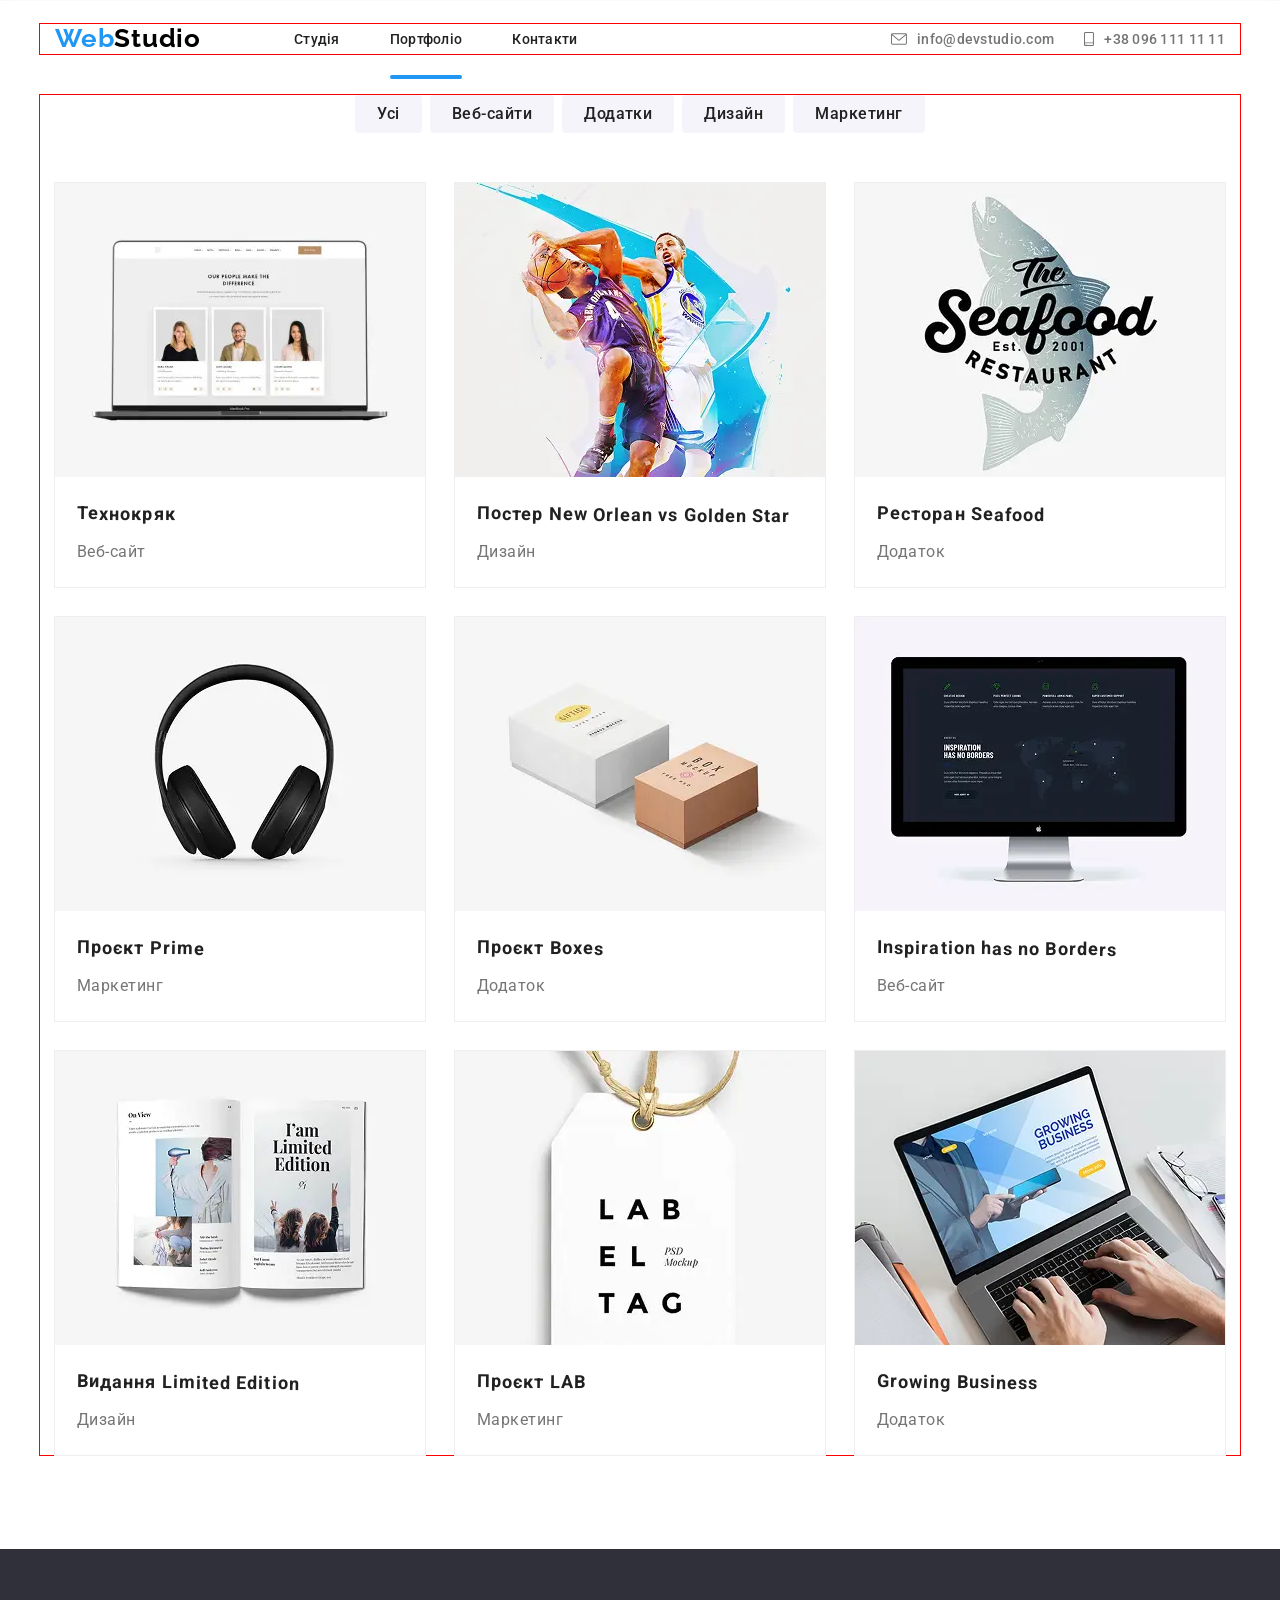
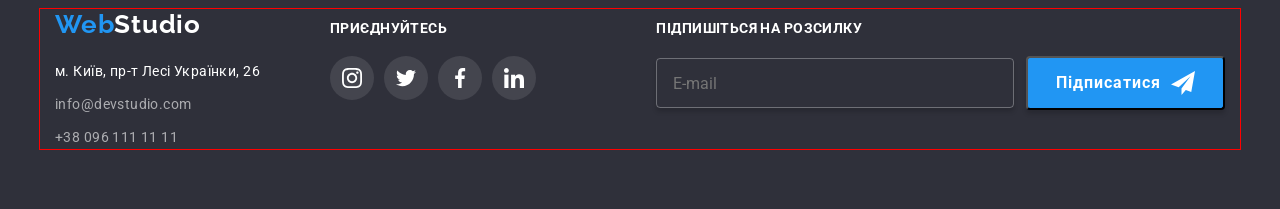
==== pages/portfolio.html @ 05d53088 "scroll" ====
<!DOCTYPE html>
<html lang="en">
<head>
    <meta charset="UTF-8">
    <meta name="viewport" content="width=device-width, initial-scale=1.0">
    <title>Document</title>
    <link rel="stylesheet" href="https://cdnjs.cloudflare.com/ajax/libs/modern-normalize/3.0.1/modern-normalize.min.css" integrity="sha512-q6WgHqiHlKyOqslT/lgBgodhd03Wp4BEqKeW6nNtlOY4quzyG3VoQKFrieaCeSnuVseNKRGpGeDU3qPmabCANg==" crossorigin="anonymous" referrerpolicy="no-referrer" />
    <link rel="preconnect" href="https://fonts.googleapis.com">
<link rel="preconnect" href="https://fonts.gstatic.com" crossorigin>
<link href="https://fonts.googleapis.com/css2?family=Raleway:ital,wght@0,100..900;1,100..900&family=Roboto:ital,wght@0,100..900;1,100..900&display=swap" rel="stylesheet">
<link rel="stylesheet" href="../css/reset.css">
    <link rel="stylesheet" href="../css/slyle.css">
</head>
<body>
<header class="header">
  <div class="container header-box">
      <a href="../index.html" class="header-logo">Web<span class="header-studio">Studio</span></a>
      <nav class="header-navigator">
        <ul class="header-list">
          <li class="header-item"><a href="../index.html" class="header-link">Студія</a></li>
          <li class="header-item"><a href="../pages/portfolio.html" class="header-link header-link-carent">Портфоліо</a></li>
          <li class="header-item"><a href="#" class="header-link">Контакти</a></li>
        </ul>
      </nav>
      <ul class="header-items">
        <li class="header-elem"><a href="mailto:info@devstudio.com" class="header-contact"><svg class="header-icons">
          <use href="../imges/symbol-defs.svg#icon-gmail"></use>
        </svg>info@devstudio.com</a></li>
        <li class="header-elem"><a href="tell:+380961111111" class="header-contact"><svg class="header-icons">
          <use href="../imges/symbol-defs.svg#icon-phone"></use>
        </svg>+38 096 111 11 11</a></li>
      </ul>
      </div>
    </header>
    <main>
        <section class="cart">
          <div class="container">
            <ul class="cart-list">
                <li class="cart-item"><button class="cart-butt" type="button">Усі</button></li>
                <li class="cart-item"><button class="cart-butt" type="button">Веб-сайти</button></li>
                <li class="cart-item"><button class="cart-butt" type="button">Додатки</button></li>
                <li class="cart-item"><button class="cart-butt" type="button">Дизайн</button></li>
                <li class="cart-item"><button class="cart-butt" type="button">Маркетинг</button></li>
            </ul>
            <ul class="cart-items">
            <li class="cart-elem">
                <img class="cart-pic" src="../imges/texno.webp" alt="texno">
                <p class="cart-write">Ресурс пропонує комплексні пропозиції з різним рівнем функціоналу та сервісів. Все це дозволить відвідувачу отримати вичерпні відомості про компанію чи приватну особу.</p>
                <div class="cart-wrap">
                <h2 class="cart-title">Технокряк</h2>
                <p class="cart-text">Веб-сайт</p>
                </div>
            </li>
            <li class="cart-elem">
                <img class="cart-pic" src="../imges/newstar.webp" alt="star">
                <p class="cart-write">Ресурс пропонує комплексні пропозиції з різним рівнем функціоналу та сервісів. Все це дозволить відвідувачу отримати вичерпні відомості про компанію чи приватну особу.</p>
                <div class="cart-wrap">
                <h2 class="cart-title">Постер New Orlean vs Golden Star</h2>
                <p class="cart-text">Дизайн</p>
                </div>
            </li>
            <li class="cart-elem">
                <img class="cart-pic" src="../imges/seafood.webp" alt="food">
                <p class="cart-write">Ресурс пропонує комплексні пропозиції з різним рівнем функціоналу та сервісів. Все це дозволить відвідувачу отримати вичерпні відомості про компанію чи приватну особу.</p>
                <div class="cart-wrap">
                <h2 class="cart-title">Ресторан Seafood</h2>
                <p class="cart-text">Додаток</p>
                </div>
            </li>
            <li class="cart-elem">
                <img class="cart-pic" src="../imges/prime.webp" alt="prime">
                <p class="cart-write">Ресурс пропонує комплексні пропозиції з різним рівнем функціоналу та сервісів. Все це дозволить відвідувачу отримати вичерпні відомості про компанію чи приватну особу.</p>
                <div class="cart-wrap">
                <h2 class="cart-title">Проєкт Prime</h2>
                <p class="cart-text">Маркетинг</p>
                </div>
            </li>
            <li class="cart-elem">
                <img class="cart-pic" src="../imges/boxes.webp" alt="boxes">
                <p class="cart-write">Ресурс пропонує комплексні пропозиції з різним рівнем функціоналу та сервісів. Все це дозволить відвідувачу отримати вичерпні відомості про компанію чи приватну особу.</p>
                <div class="cart-wrap">
                <h2 class="cart-title">Проєкт Boxes</h2>
                <p class="cart-text">Додаток</p>
                </div>
            </li>
            <li class="cart-elem">
                <img class="cart-pic" src="../imges/borded.webp" alt="borded">
                <p class="cart-write">Ресурс пропонує комплексні пропозиції з різним рівнем функціоналу та сервісів. Все це дозволить відвідувачу отримати вичерпні відомості про компанію чи приватну особу.</p>
                <div class="cart-wrap">
                <h2 class="cart-title">Inspiration has no Borders</h2>
                <p class="cart-text">Веб-сайт</p>
                </div>
            </li>
            <li class="cart-elem">
                <img src="../imges/limited.webp" alt="limited">
                <p class="cart-write">Ресурс пропонує комплексні пропозиції з різним рівнем функціоналу та сервісів. Все це дозволить відвідувачу отримати вичерпні відомості про компанію чи приватну особу.</p>
                <div class="cart-wrap">
                <h2 class="cart-title">Видання Limited Edition</h2>
                <p class="cart-text">Дизайн</p>
                </div>
            </li>
            <li class="cart-elem">
                <img class="cart-pic" src="../imges/lab.webp" alt="lab">
                <p class="cart-write">Ресурс пропонує комплексні пропозиції з різним рівнем функціоналу та сервісів. Все це дозволить відвідувачу отримати вичерпні відомості про компанію чи приватну особу.</p>
                <div class="cart-wrap">
                <h2 class="cart-title">Проєкт LAB</h2>
                <p class="cart-text">Маркетинг</p>
                </div>
            </li>
            <li class="cart-elem">
                <img class="cart-pic" src="../imges/grow.webp" alt="grow">
                <p class="cart-write">Ресурс пропонує комплексні пропозиції з різним рівнем функціоналу та сервісів. Все це дозволить відвідувачу отримати вичерпні відомості про компанію чи приватну особу.</p>
                <div class="cart-wrap">
                <h2 class="cart-title">Growing Business</h2>
                <p class="cart-text">Додаток</p>
                </div>
            </li>
            </ul>
            </div>
        </section>
    </main>
    <footer class="fotter">
      <div class="container">
        <div>
      <a class="fotter-logo" href="../index.html">Web<span class="fotter-studio">Studio</span></a>
      <address class="fotter-address">
        <ul class="fotter-list">
          <li class="fotter-item">
            <a
             class="fotter-link" href="https://www.google.com/maps/place/%D0%B1%D1%83%D0%BB.+%D0%9B%D0%B5%D1%81%D0%B8+%D0%A3%D0%BA%D1%80%D0%B0%D0%B8%D0%BD%D0%BA%D0%B8,+26,+%D0%9A%D0%B8%D0%B5%D0%B2,+%D0%A3%D0%BA%D1%80%D0%B0%D0%B8%D0%BD%D0%B0,+02000/@50.4265807,30.5358109,17z/data=!3m1!4b1!4m6!3m5!1s0x40d4cf0e033ecbe9:0x57a4dffefec77da0!8m2!3d50.4265807!4d30.5383858!16s%2Fg%2F1tctq5jv?entry=ttu&g_ep=EgoyMDI1MTAyOC4wIKXMDSoASAFQAw%3D%3D"
              target="_blank"
              >м. Київ, пр-т Лесі Українки, 26</a
            >
          </li>
          <li class="fotter-item">
            <a class="fotter-cont" href="mailto:info@devstudio.com">info@devstudio.com</a>
          </li class="fotter-item">
          <li class="fotter-item">
            <a class="fotter-cont" href="tell:+380961111111">+38 096 111 11 11</a>
          </li class="fotter-item">
        </ul>
      </address>
      </div>
    <div class="footer-wrap">
      <h2 class="footer-title">приєднуйтесь</h2>
      <ul class="footer-items">
        <li><a class="footer-cont" href=""><svg class="footer-icon"><use href="../imges/symbol-defs.svg#icon-instagram"></use></svg></a></li>
        <li><a class="footer-cont" href=""><svg class="footer-icon"><use href="../imges/symbol-defs.svg#icon-twitter"></use></svg></a></li>
        <li><a class="footer-cont" href=""><svg class="footer-icon"><use href="../imges/symbol-defs.svg#icon-facebook"></use></svg></a></li>
        <li><a class="footer-cont" href=""><svg class="footer-icon"><use href="../imges/symbol-defs.svg#icon-linkedin"></use></svg></a></li>
      </ul>
      </div>
      <div>
          <h2 class="footer-title">Підпишіться на розсилку</h2>
         <form class="footer-form">
          <input placeholder="E-mail" class="footer-input" type="text">
          <button class="footer-btn" type="submit">Підписатися <svg class="footer-image">
            <use href="../imges/symbol-defs.svg#icon-send"></use>
          </svg></button>
         </form>
        </div>
      </div>
    </footer>
</body>
</html>
---- css/slyle.css ----
:root{
--accent-color:#2196F3;
--logo-color:#000000;
--text-color:#212121;
--added-text:#757575;
--main-color:#FFFFFF;
--fotter-bg:#2F303A;
--team-bg:#F5F4FA;
--footer-contact:rgba(255,255,255,0.6);
--header-line:#ECECEC;
--font-family:"Roboto";
--client-icon:#afb1b8;
}

html{
scroll-behavior: smooth;

}

body{
font-family: var(--font-family);

}

.container{
width: 1200px;
outline: 1px solid red;
margin-right: auto;
margin-left: auto;
padding-left: 15px;
padding-right: 15px;

}

.header{
padding-top: 24px;
padding-bottom: 25px;
/* fixed header */
position: fixed;
width: 100%;
background-color: rgb(255,255,255,0.5);
backdrop-filter: blur(10px);
z-index: 1;
}

.header-box{
display: flex;
align-items: center;

}

.header-logo{
    font-family: "Raleway";
font-weight: 700;
font-size: 26px;
letter-spacing: 0.03em;
color: var(--accent-color);
margin-right: 93px;
}

.header-list{
display: flex;
gap: 50px;

}

.header-studio{
    color: var(--logo-color);
}

.header-item{
position: relative;

}

.header-link{
font-weight: 500;
font-size: 14px;
letter-spacing: 0.02em;
color: var(--text-color);

}

.header-link-carent::after{
content: "";
background-color: var(--accent-color);
width: 100%;
height: 4px;
border-radius: 2px;
display: block;
position: absolute;
top: 45px;

}

.header-link:hover{

    color: var(--accent-color);
}

.header-items{
display: flex;
gap: 30px;
margin-left: auto;

}

.header-elem:last-child{
.header-icons{
width: 10px;
height: 16px;

}

}

.header-icons{
width: 16px;
height: 12px;
fill: var(--added-text);
}

.header-contact{
display: flex;
font-weight: 500;
font-size: 14px;
letter-spacing: 0.02em;
color: var(--added-text);
align-items: center;
gap: 10px;

}



.header-contact:hover{
.header-icons{
fill: var(--accent-color);

}
    color: var(--accent-color);
}
.hero{
padding-top: 200px;
padding-bottom: 227px;
    background-color: var(--fotter-bg);
    text-align: center;
    background-image: linear-gradient(rgba(47, 48, 58, 0.4),rgba(47, 48, 58, 0.4)), url(../imges/hero.webp);
    background-repeat: no-repeat;
    background-position: center;
    background-size:cover;
    /* background-image: rgba(47, 48, 58, 0.4); */
}
.hero-title{
font-weight: 900;
font-size: 44px;
line-height: 136%;
letter-spacing: 0.06em;
text-transform: uppercase;
text-align: center;
color: var(--main-color);
width: 696px;
margin-left: auto;
margin-right: auto;
background-clip: text;
background-image: url(../imges/giphy.gif);
background-position: bottom;
color: transparent;
}

.hero-btn{
font-weight: 700;
font-size: 16px;
line-height: 188%;
letter-spacing: 0.06em;
text-align: center;
color: var(--main-color);
border-radius: 4px;
box-shadow: 0 4px 4px 0 rgba(0, 0, 0, 0.15);
background: var(--accent-color);
margin-top: 30px;
padding: 10px 32px;
}

.requirements{
padding-top: 94px;
padding-bottom: 94px;

}

.requirements-list{
display: flex;
gap: 30px;

}

.requirements-item::before{
content: "";
display: block;
width: 270px;
height: 120px;
border-radius: 4px;
background-color: var(--team-bg);
margin-bottom: 30px;
background-image: url(../imges/antenna.png);
background-repeat: no-repeat;
background-position: center;
background-size: 70px;
}

.requirements-item:nth-child(2)::before{
background-image: url(../imges/clock.png);

}

.requirements-item:nth-child(3)::before{
background-image: url(../imges/diagram.png);

}

.requirements-item:nth-child(4)::before{
    background-image: url(../imges/astronaut.png);

}

.requirements-title{
font-size: 14px;
font-weight: 700;
line-height: normal;
letter-spacing: 0.42px;
text-transform: uppercase;
color: var(--text-color);
margin-bottom: 10px;

}

.requirements-text {

    color: var(--added-text);
font-size: 14px;
font-weight: 400;
line-height: 24px;
letter-spacing: 0.42px;

}

.work{
padding-bottom: 94px;

}

.work-list{
display: flex;
gap: 30px;


}

.work-item{
flex-basis: calc((100% - 60px)/3);
position: relative;
text-align: center;
}

.work-pic{
width: 100%;

}

.work-title{
color: var(--text-color);
text-align: center;
font-size: 36px;
font-weight: 700;
line-height: normal;
letter-spacing: 1.08px;
margin-bottom: 50px;


}

.team-title{
color:var(--text-color);
text-align: center;
font-size: 36px;
font-weight: 700;
line-height: normal;
letter-spacing: 1.08px;
margin-bottom: 50px;


}

.work-text{
font-weight: 700;
font-size: 14px;
letter-spacing: 0.03em;
text-transform: uppercase;
text-align: center;
color: var(--main-color);
position: absolute;
bottom: 0;
width: 100%;
padding: 27px 0;
background: rgba(47, 48, 58, 0.8);



}

.team{
background-color: var(--team-bg);
padding-top: 94px;
padding-bottom: 94px;
}

.team-list{
display: flex;
gap: 30px;

}

.team-item{
flex-basis: calc((100% - 90px)/4);
box-shadow: 0 2px 1px 0 rgba(0, 0, 0, 0.2), 0 1px 1px 0 rgba(0, 0, 0, 0.14), 0 1px 3px 0 rgba(0, 0, 0, 0.12);
border-radius: 0 0 4px 4px;
}

.team-icon{
width: 44px;
height: 44px;
border-radius: 50%;
display: flex;
justify-content: center;
align-items: center;
fill: white;
}

.team-items{
display: flex;
gap: 10px;
justify-content: center;
margin-top: 16px;
}

.team-picture{
width: 20px;
height: 20px;
fill: var(--client-icon);

}

.team-icon:hover{
background-color: var(--accent-color);
.team-picture{
fill: var(--main-color);

}
}

.team-pic{
width: 100%;
}

.team-wrap{
padding-top: 30px;
padding-bottom: 30px;
background-color: var(--main-color);
border-radius: 0 0 4px 4px;

}

.team-camphon{
color:var(--text-color);
text-align: center;
font-size: 16px;
font-weight: 500;
line-height: normal;
letter-spacing: 0.48px;
margin-bottom: 10px;


}

.team-text{
color:var(--added-text);
text-align: center;
font-size: 16px;
font-weight: 400;
line-height: normal;
letter-spacing: 0.48px;


}

.client{
padding-bottom: 94px;
padding-top: 94px;

}

.client-camphon{
margin-bottom: 50px;
font-weight: 700;
font-size: 36px;
letter-spacing: 0.03em;
text-align: center;
color: var(--text-color);
}

.client-list{
display: flex;
justify-content: center;
align-items: center;
gap: 30px;

}



.client-link:hover{
fill: var(--accent-color);
border-color: var(--accent-color);
.client-pic{
fill: var(--accent-color);


}

}

.client-link{
    display: flex;
justify-content: center;
align-items: center;
border: 1px solid var(--client-icon);
border-radius: 4px;
width: 170px;
height: 92px;
}

.client-pic{
fill: var(--client-icon);
width: 106px;
height: 60px;

}

.fotter{
background-color: var(--fotter-bg);
padding-top: 60px;
padding-bottom: 60px;
}

.fotter .container{
display: flex;
align-items: baseline;

}

.fotter-logo{
color: var(--accent-color);
font-family: Raleway;
font-size: 26px;
font-weight: 700;
line-height: normal;
letter-spacing: 0.78px;
display: inline-block;
margin-bottom: 20px;


}

.fotter-studio{
color: var(--main-color);

}

.fotter-list{
display: flex;
flex-direction: column;
gap: 9px;

}

/* .fotter-item{
margin-bottom: 9px;


}

.fotter-item:last-child{
margin-bottom: 0px;

} */

/* .fotter-item:not(:last-child){
margin-bottom: 9px;

} */

.fotter-link{
color:var(--main-color);
font-size: 14px;
font-style: normal;
font-weight: 400;
line-height: 24px;
letter-spacing: 0.42px;


}

.fotter-cont{
color:var(--footer-contact);
font-size: 14px;
font-style: normal;
font-weight: 400;
line-height: 24px;
letter-spacing: 0.42px;

}

.footer-wrap{
margin-left: 70px;

}

.footer-title{
font-weight: 700;
font-size: 14px;
letter-spacing: 0.03em;
text-transform: uppercase;
color: var(--main-color);
margin-bottom: 20px;
}

.footer-items{
display: flex;
gap: 10px;
}

.footer-cont{
border-radius: 50%;
background-color: rgba(255, 255, 255, 0.10);
width: 44px;
height: 44px;
display: flex;
justify-content: center;
align-items: center;
fill: var(--main-color);

}

.footer-icon{
width: 20px;
height: 20px;


}

.footer-title{
font-weight: 700;
font-size: 14px;
letter-spacing: 0.03em;
text-transform: uppercase;
color: var(--main-color);

}

.footer-wrap{
margin-right: auto;

}

.footer-form{
display: flex;
align-items: center;
justify-content: center;
gap: 12px;
}

.footer-input{
border: 1px solid rgba(255, 255, 255, 0.3);
border-radius: 4px;
width: 358px;
height: 50px;
box-shadow: 0 4px 4px 0 rgba(0, 0, 0, 0.15);
background: rgba(33, 150, 243, 0);
padding-left: 16px;
}

.footer-image{
width: 24px;
height: 24px;
margin-left: 10px;
fill: var(--main-color);
}

.footer-btn{
box-shadow: 0 4px 4px 0 rgba(0, 0, 0, 0.15);
background: #2196f3;
border-radius: 4px;
font-weight: 700;
font-size: 16px;
line-height: 188%;
letter-spacing: 0.06em;
text-align: center;
color: var(--main-color);
display: flex;
align-items: center;
padding: 10px 28px;

}

/* portfolio */

.cart{
padding-top: 94px;
padding-bottom: 94px;
border-top: 1px solid var(--header-line );
}


.cart-list{
display: flex;
justify-content: center;
gap: 8px;
margin-bottom: 50px;

}

.cart-butt{
color: var(--text-color);
text-align: center;
font-size: 16px;
font-weight: 500;
line-height: 26px;
letter-spacing: 0.48px;
padding: 6px 22px;
border-radius: 4px;
background: var(--team-bg);
border: none;


}

.cart-butt:hover{
background-color: var(--accent-color);
color: var(--main-color);
box-shadow: 0 2px 2px 0 rgba(0, 0, 0, 0.12), 0 1px 2px 0 rgba(0, 0, 0, 0.08), 0 3px 1px 0 rgba(0, 0, 0, 0.1);
}

.cart-items{
display: flex;
flex-wrap: wrap;
gap: 30px;

}

.cart-elem{
outline: 1px solid #EEE;
flex-basis: calc((100% - 60px)/3);
position: relative;

}

.cart-elem:hover{
box-shadow: 1px 4px 6px 0 rgba(0, 0, 0, 0.16), 0 4px 4px 0 rgba(0, 0, 0, 0.06), 0 1px 1px 0 rgba(0, 0, 0, 0.12);
.cart-write{
opacity: 1;

}
}

.cart-pic{
width: 100%;

}

.cart-write{
font-weight: 400;
font-size: 18px;
line-height: 156%;
letter-spacing: 0.03em;
color: var(--main-color);
position: absolute;
top: 0;
left: 0;
padding: 63px 24px;
background: rgba(33, 150, 243, 0.9);
opacity: 0;

}

.cart-write:hover{


}

.cart-wrap{
padding: 20px 22px;

}

.cart-title{
transform: rotate(0.589deg);
color: var(--text-color);
font-size: 18px;
font-weight: 700;
line-height: 36px;
letter-spacing: 1.08px;
margin-bottom: 4px;


}

.cart-text{
color: var(--added-text);
font-size: 16px;
font-weight: 400;
line-height: 30px;
letter-spacing: 0.48px;


}

/* model */


.backdrop{
position: absolute;
top: 0;
left: 0;
width: 100%;
height: 100%;
background-color: rgba(0, 0, 0, 0.2);
display: flex;
justify-content: center;
align-items: center;
opacity: 1;
}

.is-hidden{
opacity: 0;
pointer-events: none;

}

.model{
border-radius: 4px;
width: 528px;
height: 581px;
box-shadow: 0 2px 1px 0 rgba(0, 0, 0, 0.2), 0 1px 1px 0 rgba(0, 0, 0, 0.14), 0 1px 3px 0 rgba(0, 0, 0, 0.12);
background: var(--main-color);
position: relative;
padding: 40px;

}

.model-close{
width: 30px;
height: 30px;
border-radius: 50%;
border: 1px solid rgba(0, 0, 0, 0.1);
display: flex;
justify-content: center;
align-items: center;
background-color: transparent;
position: absolute;
top: 8px;
right: 8px;

}

.model-close:hover{
.model-pic{
fill: var(--accent-color);

}

}

.model-pic{
width: 25px;
height: 25px;
fill: var(--logo-color);

}

.model-title{
font-weight: 700;
font-size: 20px;
letter-spacing: 0.03em;
text-align: center;
color: var(--text-color);
margin-bottom: 12px;
}

.model-lable{
font-weight: 400;
font-size: 12px;
letter-spacing: 0.01em;
color: var(--added-text);
margin-bottom: 4px;
display: block;
margin-bottom: 10px;
position: relative;
}

.model-input{
outline: 1px solid rgba(33, 33, 33, 0.2);
border: none;
border-radius: 4px;
width: 448px;
height: 40px;
display: block;
}

.model-input:hover{
outline: 1px solid var(--accent-color)

}

.model-input:hover+.model-icon{
fill: var(--accent-color);

}

.model-icon{
width: 18px;
height: 18px;
position: absolute;
top: 25px;
left: 12px;
}

.model-comment{
border: 1px solid rgba(33, 33, 33, 0.2);
border-radius: 4px;
width: 448px;
height: 120px;
display: block;
font-weight: 400;
font-size: 12px;
letter-spacing: 0.01em;
color: rgba(117, 117, 117, 0.5);
padding: 12px 16px;
resize: none;
margin-bottom: 20px;
}

.model-wrap{
display: flex;
justify-content: center;
align-items: center;
margin-bottom: 30px;

}

.model-check{
width: 16px;
height: 15px;
margin-right: 8px;

}

.model-text{
font-weight: 400;
font-size: 14px;
line-height: 171%;
letter-spacing: 0.03em;
color: var(--added-text);

}

.model-link{
font-weight: 400;
font-size: 14px;
line-height: 171%;
letter-spacing: 0.03em;
text-decoration: underline;
text-decoration-skip-ink: none;
color: var(--accent-color);
margin-left: 5px;

}

.model-btn{
font-weight: 700;
font-size: 16px;
line-height: 188%;
letter-spacing: 0.06em;
text-align: center;
color: var(--main-color);
background-color: var(--accent-color);
padding: 10px 52px;
box-shadow: 0 4px 4px 0 rgba(0, 0, 0, 0.15);
border: none;
display: block;
margin: auto;
}

/* scroll */
.scroll-top{
width: 44px;
height: 44px;
border-radius: 50%;
background-color: var(--accent-color);
display: flex;
align-items: center;
justify-content: center;
position: fixed;
right: 50px;
bottom: 50px;

}

.scroll-icon{
width: 25px;
height: 25px;
fill: var(--added-text);

}
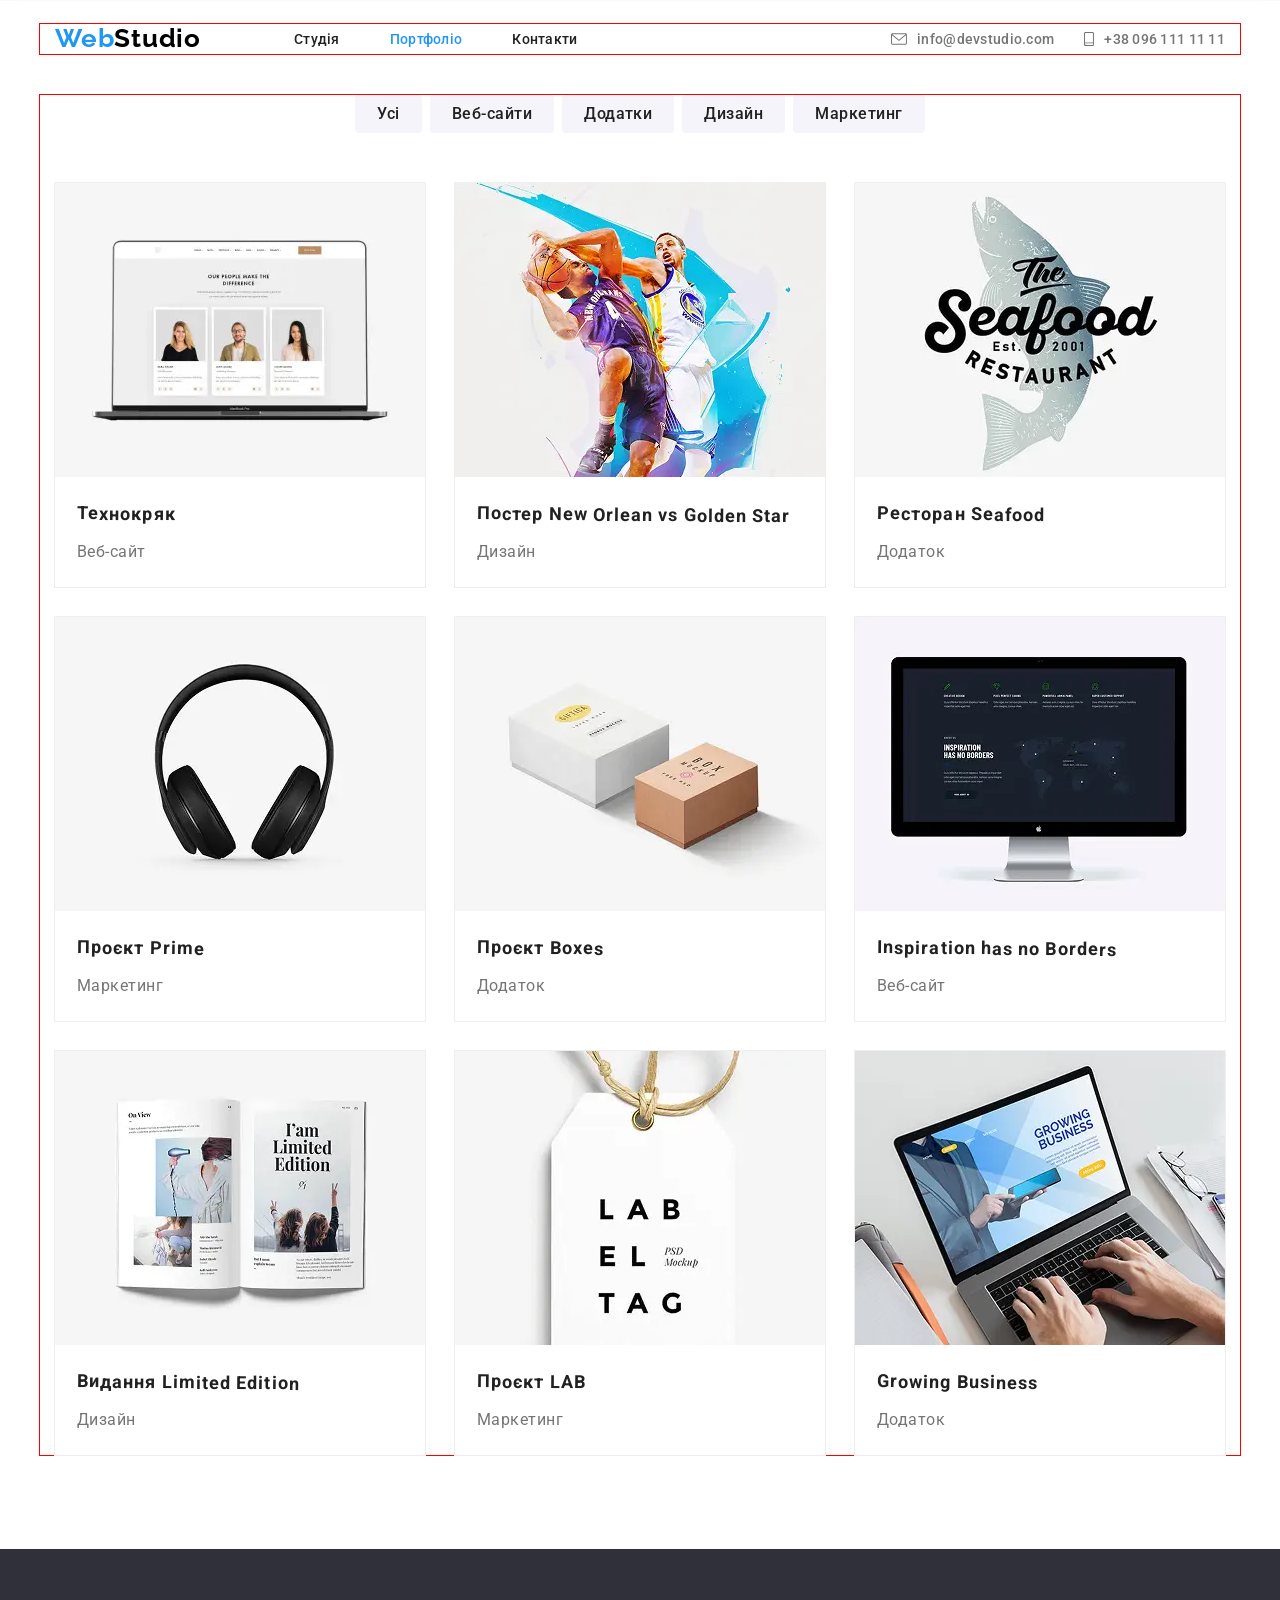
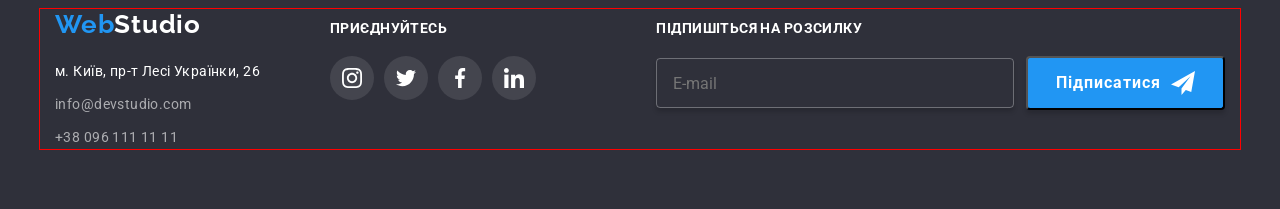
==== commit e00215c0: "transform" ====
--- a/pages/portfolio.html
+++ b/pages/portfolio.html
@@ -44,72 +44,90 @@
             </ul>
             <ul class="cart-items">
             <li class="cart-elem">
-                <img class="cart-pic" src="../imges/texno.webp" alt="texno">
+                <div class="cart-box">
+                  <img class="cart-pic" src="../imges/texno.webp" alt="texno">
                 <p class="cart-write">Ресурс пропонує комплексні пропозиції з різним рівнем функціоналу та сервісів. Все це дозволить відвідувачу отримати вичерпні відомості про компанію чи приватну особу.</p>
+              </div>
                 <div class="cart-wrap">
                 <h2 class="cart-title">Технокряк</h2>
                 <p class="cart-text">Веб-сайт</p>
                 </div>
             </li>
             <li class="cart-elem">
+              <div class="cart-box">
                 <img class="cart-pic" src="../imges/newstar.webp" alt="star">
                 <p class="cart-write">Ресурс пропонує комплексні пропозиції з різним рівнем функціоналу та сервісів. Все це дозволить відвідувачу отримати вичерпні відомості про компанію чи приватну особу.</p>
+                </div>
                 <div class="cart-wrap">
                 <h2 class="cart-title">Постер New Orlean vs Golden Star</h2>
                 <p class="cart-text">Дизайн</p>
                 </div>
             </li>
             <li class="cart-elem">
+                <div class="cart-box">
                 <img class="cart-pic" src="../imges/seafood.webp" alt="food">
                 <p class="cart-write">Ресурс пропонує комплексні пропозиції з різним рівнем функціоналу та сервісів. Все це дозволить відвідувачу отримати вичерпні відомості про компанію чи приватну особу.</p>
+                </div>
                 <div class="cart-wrap">
                 <h2 class="cart-title">Ресторан Seafood</h2>
                 <p class="cart-text">Додаток</p>
                 </div>
             </li>
             <li class="cart-elem">
+                <div class="cart-box">
                 <img class="cart-pic" src="../imges/prime.webp" alt="prime">
                 <p class="cart-write">Ресурс пропонує комплексні пропозиції з різним рівнем функціоналу та сервісів. Все це дозволить відвідувачу отримати вичерпні відомості про компанію чи приватну особу.</p>
+                </div>
                 <div class="cart-wrap">
                 <h2 class="cart-title">Проєкт Prime</h2>
                 <p class="cart-text">Маркетинг</p>
                 </div>
             </li>
             <li class="cart-elem">
+                <div class="cart-box">
                 <img class="cart-pic" src="../imges/boxes.webp" alt="boxes">
                 <p class="cart-write">Ресурс пропонує комплексні пропозиції з різним рівнем функціоналу та сервісів. Все це дозволить відвідувачу отримати вичерпні відомості про компанію чи приватну особу.</p>
+                </div>
                 <div class="cart-wrap">
                 <h2 class="cart-title">Проєкт Boxes</h2>
                 <p class="cart-text">Додаток</p>
                 </div>
             </li>
             <li class="cart-elem">
+                <div class="cart-box">
                 <img class="cart-pic" src="../imges/borded.webp" alt="borded">
                 <p class="cart-write">Ресурс пропонує комплексні пропозиції з різним рівнем функціоналу та сервісів. Все це дозволить відвідувачу отримати вичерпні відомості про компанію чи приватну особу.</p>
+                </div>
                 <div class="cart-wrap">
                 <h2 class="cart-title">Inspiration has no Borders</h2>
                 <p class="cart-text">Веб-сайт</p>
                 </div>
             </li>
             <li class="cart-elem">
+              <div class="cart-box">
                 <img src="../imges/limited.webp" alt="limited">
                 <p class="cart-write">Ресурс пропонує комплексні пропозиції з різним рівнем функціоналу та сервісів. Все це дозволить відвідувачу отримати вичерпні відомості про компанію чи приватну особу.</p>
+                </div>
                 <div class="cart-wrap">
                 <h2 class="cart-title">Видання Limited Edition</h2>
                 <p class="cart-text">Дизайн</p>
                 </div>
             </li>
             <li class="cart-elem">
+              <div class="cart-box">
                 <img class="cart-pic" src="../imges/lab.webp" alt="lab">
                 <p class="cart-write">Ресурс пропонує комплексні пропозиції з різним рівнем функціоналу та сервісів. Все це дозволить відвідувачу отримати вичерпні відомості про компанію чи приватну особу.</p>
+                </div>
                 <div class="cart-wrap">
                 <h2 class="cart-title">Проєкт LAB</h2>
                 <p class="cart-text">Маркетинг</p>
                 </div>
             </li>
             <li class="cart-elem">
+              <div class="cart-box">
                 <img class="cart-pic" src="../imges/grow.webp" alt="grow">
                 <p class="cart-write">Ресурс пропонує комплексні пропозиції з різним рівнем функціоналу та сервісів. Все це дозволить відвідувачу отримати вичерпні відомості про компанію чи приватну особу.</p>
+                </div>
                 <div class="cart-wrap">
                 <h2 class="cart-title">Growing Business</h2>
                 <p class="cart-text">Додаток</p>
--- a/css/slyle.css
+++ b/css/slyle.css
@@ -78,10 +78,12 @@
 font-size: 14px;
 letter-spacing: 0.02em;
 color: var(--text-color);
-
-}
-
-.header-link-carent::after{
+transition-property: color;
+transition-duration: 350ms;
+transition-timing-function: cubic-bezier(0.55, 0.055, 0.675, 0.19);
+}
+
+.header-link::after{
 content: "";
 background-color: var(--accent-color);
 width: 100%;
@@ -90,6 +92,22 @@
 display: block;
 position: absolute;
 top: 45px;
+opacity: 0;
+transform: scale(0);
+transition-property: opacity, transform;
+transition-duration: 350ms;
+transition-timing-function: cubic-bezier(0.55, 0.055, 0.675, 0.19);
+
+}
+
+.header-link:hover::after{
+opacity: 1;
+transform: scale(1);
+
+}
+
+.header-link-carent{
+color: var(--accent-color);
 
 }
 
@@ -118,6 +136,9 @@
 width: 16px;
 height: 12px;
 fill: var(--added-text);
+transition-property: fill;
+transition-duration: 350ms;
+transition-timing-function: cubic-bezier(0.55, 0.055, 0.675, 0.19);
 }
 
 .header-contact{
@@ -128,6 +149,9 @@
 color: var(--added-text);
 align-items: center;
 gap: 10px;
+transition-property: color;
+transition-duration: 350ms;
+transition-timing-function: cubic-bezier(0.55, 0.055, 0.675, 0.19);
 
 }
 
@@ -149,6 +173,7 @@
     background-repeat: no-repeat;
     background-position: center;
     background-size:cover;
+    
     /* background-image: rgba(47, 48, 58, 0.4); */
 }
 .hero-title{
@@ -166,6 +191,8 @@
 background-image: url(../imges/giphy.gif);
 background-position: bottom;
 color: transparent;
+position: sticky;
+    top: 0;
 }
 
 .hero-btn{
@@ -324,6 +351,14 @@
 flex-basis: calc((100% - 90px)/4);
 box-shadow: 0 2px 1px 0 rgba(0, 0, 0, 0.2), 0 1px 1px 0 rgba(0, 0, 0, 0.14), 0 1px 3px 0 rgba(0, 0, 0, 0.12);
 border-radius: 0 0 4px 4px;
+transition-property: transform;
+transition-duration: 350ms;
+transition-timing-function: cubic-bezier(0.55, 0.055, 0.675, 0.19);
+}
+
+.team-item:hover{
+transform: ;
+
 }
 
 .team-icon{
@@ -334,6 +369,9 @@
 justify-content: center;
 align-items: center;
 fill: white;
+transition-property: background-color;
+transition-duration: 350ms;
+transition-timing-function: cubic-bezier(0.55, 0.055, 0.675, 0.19);
 }
 
 .team-items{
@@ -347,6 +385,9 @@
 width: 20px;
 height: 20px;
 fill: var(--client-icon);
+transition-property: fill;
+transition-duration: 350ms;
+transition-timing-function: cubic-bezier(0.55, 0.055, 0.675, 0.19);
 
 }
 
@@ -361,6 +402,7 @@
 .team-pic{
 width: 100%;
 }
+
 
 .team-wrap{
 padding-top: 30px;
@@ -437,13 +479,18 @@
 border-radius: 4px;
 width: 170px;
 height: 92px;
+transition-property: fill, border-color;
+transition-duration: 350ms;
+transition-timing-function: cubic-bezier(0.55, 0.055, 0.675, 0.19);
 }
 
 .client-pic{
 fill: var(--client-icon);
 width: 106px;
 height: 60px;
-
+transition-property: fill;
+transition-duration: 350ms;
+transition-timing-function: cubic-bezier(0.55, 0.055, 0.675, 0.19);
 }
 
 .fotter{
@@ -520,6 +567,25 @@
 
 }
 
+.footer-cont{
+transition-property: background-color;
+transition-duration: 350ms;
+transition-timing-function: cubic-bezier(0.55, 0.055, 0.675, 0.19);
+border-radius: 50%;
+background-color: rgba(255, 255, 255, 0.10);
+width: 44px;
+height: 44px;
+display: flex;
+justify-content: center;
+align-items: center;
+fill: var(--main-color);
+}
+
+.footer-cont:hover{
+background-color: var(--accent-color);
+
+}
+
 .footer-wrap{
 margin-left: 70px;
 
@@ -539,17 +605,6 @@
 gap: 10px;
 }
 
-.footer-cont{
-border-radius: 50%;
-background-color: rgba(255, 255, 255, 0.10);
-width: 44px;
-height: 44px;
-display: flex;
-justify-content: center;
-align-items: center;
-fill: var(--main-color);
-
-}
 
 .footer-icon{
 width: 20px;
@@ -640,6 +695,9 @@
 border-radius: 4px;
 background: var(--team-bg);
 border: none;
+transition-property: color, box-shadow, background-color transform;
+transition-duration: 350ms;
+transition-timing-function: cubic-bezier(0.55, 0.055, 0.675, 0.19);
 
 
 }
@@ -648,6 +706,7 @@
 background-color: var(--accent-color);
 color: var(--main-color);
 box-shadow: 0 2px 2px 0 rgba(0, 0, 0, 0.12), 0 1px 2px 0 rgba(0, 0, 0, 0.08), 0 3px 1px 0 rgba(0, 0, 0, 0.1);
+transform: scale(1.2);
 }
 
 .cart-items{
@@ -661,15 +720,25 @@
 outline: 1px solid #EEE;
 flex-basis: calc((100% - 60px)/3);
 position: relative;
-
+transition-property: box-shadow, transform;
+transition-duration: 350ms;
+transition-timing-function: cubic-bezier(0.55, 0.055, 0.675, 0.19);
 }
 
 .cart-elem:hover{
 box-shadow: 1px 4px 6px 0 rgba(0, 0, 0, 0.16), 0 4px 4px 0 rgba(0, 0, 0, 0.06), 0 1px 1px 0 rgba(0, 0, 0, 0.12);
+transform-origin: top right;
+transform: rotate(10deg);
 .cart-write{
 opacity: 1;
-
-}
+transform: scale(1) rotate(0);
+}
+}
+
+.cart-box{
+overflow: hidden;
+position: relative;
+
 }
 
 .cart-pic{
@@ -689,13 +758,14 @@
 padding: 63px 24px;
 background: rgba(33, 150, 243, 0.9);
 opacity: 0;
-
-}
-
-.cart-write:hover{
-
-
-}
+transition-property: opacity;
+transition-duration: 350ms;
+transition-timing-function: cubic-bezier(0.55, 0.055, 0.675, 0.19);
+transform: scale(0) rotate(180deg);
+transition-property: transform;
+transition-duration: 500ms;
+}
+
 
 .cart-wrap{
 padding: 20px 22px;
@@ -738,12 +808,20 @@
 justify-content: center;
 align-items: center;
 opacity: 1;
+transform: translateY(0) scale(1) rotate(0);
+transition-property: transform, opacity;
+transition-duration: 350ms;
+transition-timing-function: cubic-bezier(0.55, 0.055, 0.675, 0.19);
+
 }
 
 .is-hidden{
 opacity: 0;
 pointer-events: none;
-
+transform: translateY(-1000px) scale(0) rotate(360deg);
+transition-property: transform, opacity;
+transition-duration: 350ms;
+transition-timing-function: cubic-bezier(0.55, 0.055, 0.675, 0.19);
 }
 
 .model{
@@ -754,6 +832,7 @@
 background: var(--main-color);
 position: relative;
 padding: 40px;
+z-index: 2;
 
 }
 
@@ -784,7 +863,9 @@
 width: 25px;
 height: 25px;
 fill: var(--logo-color);
-
+transition-property: fill;
+transition-duration: 350ms;
+transition-timing-function: cubic-bezier(0.55, 0.055, 0.675, 0.19);
 }
 
 .model-title{
@@ -814,6 +895,9 @@
 width: 448px;
 height: 40px;
 display: block;
+transition-property: outline;
+transition-duration: 350ms;
+transition-timing-function: cubic-bezier(0.55, 0.055, 0.675, 0.19);
 }
 
 .model-input:hover{
@@ -832,6 +916,9 @@
 position: absolute;
 top: 25px;
 left: 12px;
+transition-property: fill;
+transition-duration: 350ms;
+transition-timing-function: cubic-bezier(0.55, 0.055, 0.675, 0.19);
 }
 
 .model-comment{
@@ -898,6 +985,14 @@
 border: none;
 display: block;
 margin: auto;
+transition-property: transform;
+transition-duration: 350ms;
+transition-timing-function: cubic-bezier(0.55, 0.055, 0.675, 0.19);
+}
+
+.model-btn:hover{
+transform: scale(-1) rotate(180deg);
+
 }
 
 /* scroll */
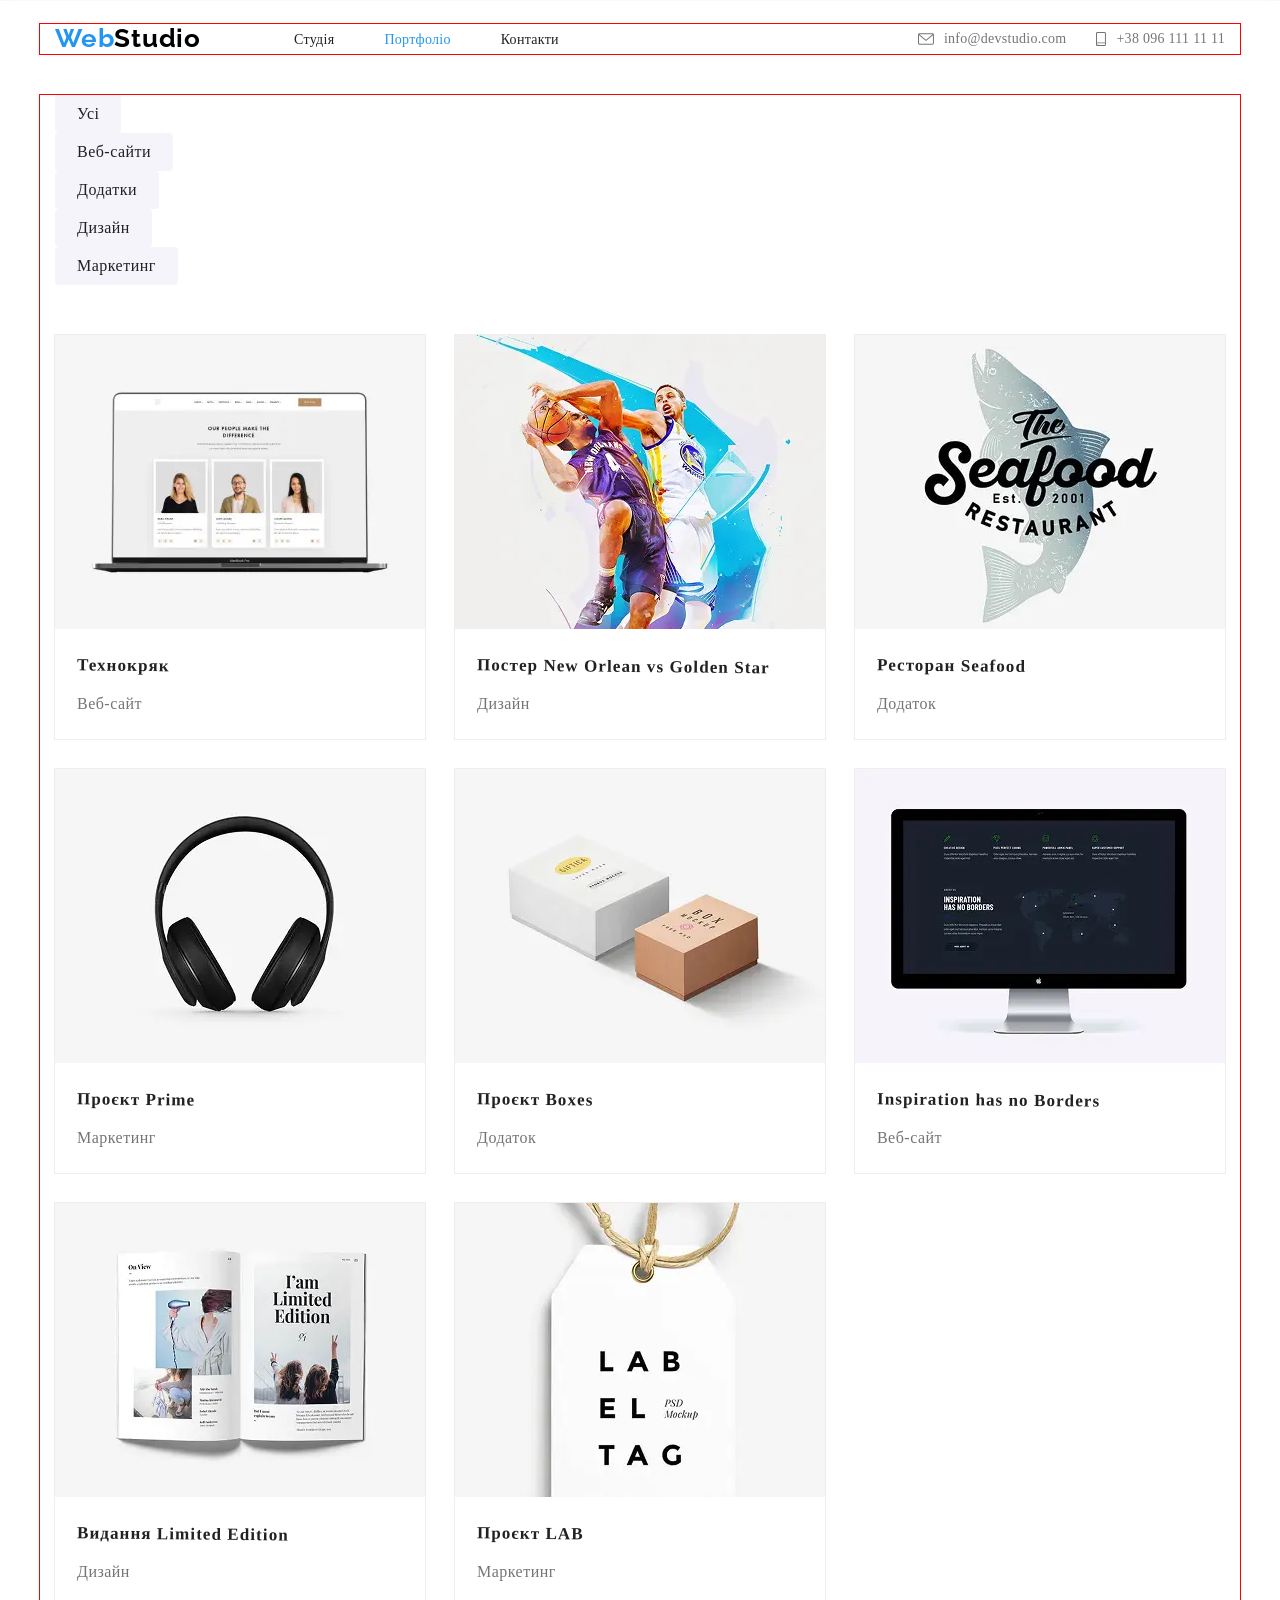
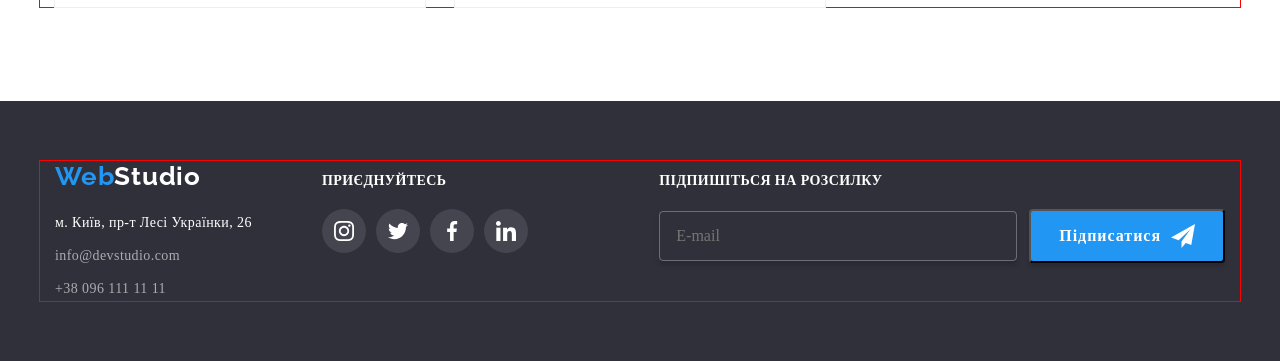
==== commit a4169116: "adapt" ====
--- a/pages/portfolio.html
+++ b/pages/portfolio.html
@@ -6,178 +6,229 @@
     <title>Document</title>
     <link rel="stylesheet" href="https://cdnjs.cloudflare.com/ajax/libs/modern-normalize/3.0.1/modern-normalize.min.css" integrity="sha512-q6WgHqiHlKyOqslT/lgBgodhd03Wp4BEqKeW6nNtlOY4quzyG3VoQKFrieaCeSnuVseNKRGpGeDU3qPmabCANg==" crossorigin="anonymous" referrerpolicy="no-referrer" />
     <link rel="preconnect" href="https://fonts.googleapis.com">
+<link href="https://unpkg.com/aos@2.3.1/dist/aos.css" rel="stylesheet">
+<script src="https://unpkg.com/aos@2.3.1/dist/aos.js"></script>
+<script>
+  AOS.init();
+</script>
 <link rel="preconnect" href="https://fonts.gstatic.com" crossorigin>
 <link href="https://fonts.googleapis.com/css2?family=Raleway:ital,wght@0,100..900;1,100..900&family=Roboto:ital,wght@0,100..900;1,100..900&display=swap" rel="stylesheet">
-<link rel="stylesheet" href="../css/reset.css">
-    <link rel="stylesheet" href="../css/slyle.css">
+    <link rel="stylesheet" href="../style/main.min.css">
 </head>
 <body>
 <header class="header">
-  <div class="container header-box">
-      <a href="../index.html" class="header-logo">Web<span class="header-studio">Studio</span></a>
-      <nav class="header-navigator">
-        <ul class="header-list">
-          <li class="header-item"><a href="../index.html" class="header-link">Студія</a></li>
-          <li class="header-item"><a href="../pages/portfolio.html" class="header-link header-link-carent">Портфоліо</a></li>
-          <li class="header-item"><a href="#" class="header-link">Контакти</a></li>
+      <div class="container header__box">
+        <a href="../index.html" class="header__logo animate__animated animate__fadeInDown animate__infinite	infinite"
+          >Web<span class="header__studio">Studio</span></a
+        >
+        <nav class="header__navigator">
+          <ul class="header__list">
+            <li class="header__item">
+              <a href="../index.html" class="header__link ">Студія</a>
+            </li>
+            <li class="header__item">
+              <a href="../pages/portfolio.html" class="header__link header__link-carent">Портфоліо</a>
+            </li>
+            <li class="header__item">
+              <a href="#" class="header__link">Контакти</a>
+            </li>
+          </ul>
+        </nav>
+        <ul class="header__items">
+          <li class="header__elem">
+            <a href="mailto:info@devstudio.com" class="header__contact"
+              ><svg class="header__icons">
+                <use href="../imges/symbol-defs.svg#icon-gmail"></use></svg
+              >info@devstudio.com</a
+            >
+          </li>
+          <li class="header__elem">
+            <a href="tell:+380961111111" class="header__contact"
+              ><svg class="header__icons">
+                <use href="../imges/symbol-defs.svg#icon-phone"></use></svg
+              >+38 096 111 11 11</a
+            >
+          </li>
         </ul>
-      </nav>
-      <ul class="header-items">
-        <li class="header-elem"><a href="mailto:info@devstudio.com" class="header-contact"><svg class="header-icons">
-          <use href="../imges/symbol-defs.svg#icon-gmail"></use>
-        </svg>info@devstudio.com</a></li>
-        <li class="header-elem"><a href="tell:+380961111111" class="header-contact"><svg class="header-icons">
-          <use href="../imges/symbol-defs.svg#icon-phone"></use>
-        </svg>+38 096 111 11 11</a></li>
-      </ul>
       </div>
     </header>
     <main>
         <section class="cart">
           <div class="container">
-            <ul class="cart-list">
-                <li class="cart-item"><button class="cart-butt" type="button">Усі</button></li>
-                <li class="cart-item"><button class="cart-butt" type="button">Веб-сайти</button></li>
-                <li class="cart-item"><button class="cart-butt" type="button">Додатки</button></li>
-                <li class="cart-item"><button class="cart-butt" type="button">Дизайн</button></li>
-                <li class="cart-item"><button class="cart-butt" type="button">Маркетинг</button></li>
+            <ul class="cart__list">
+                <li class="cart__item"><button class="cart__butt" type="button">Усі</button></li>
+                <li class="cart__item"><button class="cart__butt" type="button">Веб-сайти</button></li>
+                <li class="cart__item"><button class="cart__butt" type="button">Додатки</button></li>
+                <li class="cart__item"><button class="cart__butt" type="button">Дизайн</button></li>
+                <li class="cart__item"><button class="cart__butt" type="button">Маркетинг</button></li>
             </ul>
-            <ul class="cart-items">
-            <li class="cart-elem">
-                <div class="cart-box">
-                  <img class="cart-pic" src="../imges/texno.webp" alt="texno">
-                <p class="cart-write">Ресурс пропонує комплексні пропозиції з різним рівнем функціоналу та сервісів. Все це дозволить відвідувачу отримати вичерпні відомості про компанію чи приватну особу.</p>
+            <ul class="cart__items">
+            <li class="cart__elem" data-aos="fade-up"  data-aos-duration="1000">
+                <div class="cart__box">
+                  <img class="cart__pic" src="../imges/texno.webp" alt="texno">
+                <p class="cart__write">Ресурс пропонує комплексні пропозиції з різним рівнем функціоналу та сервісів. Все це дозволить відвідувачу отримати вичерпні відомості про компанію чи приватну особу.</p>
               </div>
-                <div class="cart-wrap">
-                <h2 class="cart-title">Технокряк</h2>
-                <p class="cart-text">Веб-сайт</p>
-                </div>
-            </li>
-            <li class="cart-elem">
-              <div class="cart-box">
-                <img class="cart-pic" src="../imges/newstar.webp" alt="star">
-                <p class="cart-write">Ресурс пропонує комплексні пропозиції з різним рівнем функціоналу та сервісів. Все це дозволить відвідувачу отримати вичерпні відомості про компанію чи приватну особу.</p>
-                </div>
-                <div class="cart-wrap">
-                <h2 class="cart-title">Постер New Orlean vs Golden Star</h2>
-                <p class="cart-text">Дизайн</p>
-                </div>
-            </li>
-            <li class="cart-elem">
-                <div class="cart-box">
-                <img class="cart-pic" src="../imges/seafood.webp" alt="food">
-                <p class="cart-write">Ресурс пропонує комплексні пропозиції з різним рівнем функціоналу та сервісів. Все це дозволить відвідувачу отримати вичерпні відомості про компанію чи приватну особу.</p>
-                </div>
-                <div class="cart-wrap">
-                <h2 class="cart-title">Ресторан Seafood</h2>
-                <p class="cart-text">Додаток</p>
-                </div>
-            </li>
-            <li class="cart-elem">
-                <div class="cart-box">
-                <img class="cart-pic" src="../imges/prime.webp" alt="prime">
-                <p class="cart-write">Ресурс пропонує комплексні пропозиції з різним рівнем функціоналу та сервісів. Все це дозволить відвідувачу отримати вичерпні відомості про компанію чи приватну особу.</p>
-                </div>
-                <div class="cart-wrap">
-                <h2 class="cart-title">Проєкт Prime</h2>
-                <p class="cart-text">Маркетинг</p>
-                </div>
-            </li>
-            <li class="cart-elem">
-                <div class="cart-box">
-                <img class="cart-pic" src="../imges/boxes.webp" alt="boxes">
-                <p class="cart-write">Ресурс пропонує комплексні пропозиції з різним рівнем функціоналу та сервісів. Все це дозволить відвідувачу отримати вичерпні відомості про компанію чи приватну особу.</p>
-                </div>
-                <div class="cart-wrap">
-                <h2 class="cart-title">Проєкт Boxes</h2>
-                <p class="cart-text">Додаток</p>
-                </div>
-            </li>
-            <li class="cart-elem">
-                <div class="cart-box">
-                <img class="cart-pic" src="../imges/borded.webp" alt="borded">
-                <p class="cart-write">Ресурс пропонує комплексні пропозиції з різним рівнем функціоналу та сервісів. Все це дозволить відвідувачу отримати вичерпні відомості про компанію чи приватну особу.</p>
-                </div>
-                <div class="cart-wrap">
-                <h2 class="cart-title">Inspiration has no Borders</h2>
-                <p class="cart-text">Веб-сайт</p>
-                </div>
-            </li>
-            <li class="cart-elem">
-              <div class="cart-box">
+                <div class="cart__wrap">
+                <h2 class="cart__title">Технокряк</h2>
+                <p class="cart__text">Веб-сайт</p>
+                </div>
+            </li>
+            <li class="cart__elem" data-aos="fade-down"  data-aos-duration="1000">
+              <div class="cart__box">
+                <img class="cart__pic" src="../imges/newstar.webp" alt="star">
+                <p class="cart__write">Ресурс пропонує комплексні пропозиції з різним рівнем функціоналу та сервісів. Все це дозволить відвідувачу отримати вичерпні відомості про компанію чи приватну особу.</p>
+                </div>
+                <div class="cart__wrap">
+                <h2 class="cart__title">Постер New Orlean vs Golden Star</h2>
+                <p class="cart__text">Дизайн</p>
+                </div>
+            </li>
+            <li class="cart__elem" data-aos="fade-right"  data-aos-duration="1000">
+                <div class="cart__box">
+                <img class="cart__pic" src="../imges/seafood.webp" alt="food">
+                <p class="cart__write">Ресурс пропонує комплексні пропозиції з різним рівнем функціоналу та сервісів. Все це дозволить відвідувачу отримати вичерпні відомості про компанію чи приватну особу.</p>
+                </div>
+                <div class="cart__wrap">
+                <h2 class="cart__title">Ресторан Seafood</h2>
+                <p class="cart__text">Додаток</p>
+                </div>
+            </li>
+            <li class="cart__elem" data-aos="fade-left"  data-aos-duration="1000">
+                <div class="cart__box">
+                <img class="cart__pic" src="../imges/prime.webp" alt="prime">
+                <p class="cart__write">Ресурс пропонує комплексні пропозиції з різним рівнем функціоналу та сервісів. Все це дозволить відвідувачу отримати вичерпні відомості про компанію чи приватну особу.</p>
+                </div>
+                <div class="cart__wrap">
+                <h2 class="cart__title">Проєкт Prime</h2>
+                <p class="cart__text">Маркетинг</p>
+                </div>
+            </li>
+            <li class="cart__elem" data-aos="fade-up-right"  data-aos-duration="1000">
+                <div class="cart__box">
+                <img class="cart__pic" src="../imges/boxes.webp" alt="boxes">
+                <p class="cart__write">Ресурс пропонує комплексні пропозиції з різним рівнем функціоналу та сервісів. Все це дозволить відвідувачу отримати вичерпні відомості про компанію чи приватну особу.</p>
+                </div>
+                <div class="cart__wrap">
+                <h2 class="cart__title">Проєкт Boxes</h2>
+                <p class="cart__text">Додаток</p>
+                </div>
+            </li>
+            <li class="cart__elem" data-aos="fade-up-left"  data-aos-duration="1000">
+                <div class="cart__box">
+                <img class="cart__pic" src="../imges/borded.webp" alt="borded">
+                <p class="cart__write">Ресурс пропонує комплексні пропозиції з різним рівнем функціоналу та сервісів. Все це дозволить відвідувачу отримати вичерпні відомості про компанію чи приватну особу.</p>
+                </div>
+                <div class="cart__wrap">
+                <h2 class="cart__title">Inspiration has no Borders</h2>
+                <p class="cart__text">Веб-сайт</p>
+                </div>
+            </li>
+            <li class="cart__elem" data-aos="fade-down-right"  data-aos-duration="1000">
+              <div class="cart__box">
                 <img src="../imges/limited.webp" alt="limited">
-                <p class="cart-write">Ресурс пропонує комплексні пропозиції з різним рівнем функціоналу та сервісів. Все це дозволить відвідувачу отримати вичерпні відомості про компанію чи приватну особу.</p>
-                </div>
-                <div class="cart-wrap">
-                <h2 class="cart-title">Видання Limited Edition</h2>
-                <p class="cart-text">Дизайн</p>
-                </div>
-            </li>
-            <li class="cart-elem">
-              <div class="cart-box">
-                <img class="cart-pic" src="../imges/lab.webp" alt="lab">
-                <p class="cart-write">Ресурс пропонує комплексні пропозиції з різним рівнем функціоналу та сервісів. Все це дозволить відвідувачу отримати вичерпні відомості про компанію чи приватну особу.</p>
-                </div>
-                <div class="cart-wrap">
-                <h2 class="cart-title">Проєкт LAB</h2>
-                <p class="cart-text">Маркетинг</p>
-                </div>
-            </li>
-            <li class="cart-elem">
-              <div class="cart-box">
-                <img class="cart-pic" src="../imges/grow.webp" alt="grow">
-                <p class="cart-write">Ресурс пропонує комплексні пропозиції з різним рівнем функціоналу та сервісів. Все це дозволить відвідувачу отримати вичерпні відомості про компанію чи приватну особу.</p>
-                </div>
-                <div class="cart-wrap">
-                <h2 class="cart-title">Growing Business</h2>
-                <p class="cart-text">Додаток</p>
+                <p class="cart__write">Ресурс пропонує комплексні пропозиції з різним рівнем функціоналу та сервісів. Все це дозволить відвідувачу отримати вичерпні відомості про компанію чи приватну особу.</p>
+                </div>
+                <div class="cart__wrap">
+                <h2 class="cart__title">Видання Limited Edition</h2>
+                <p class="cart__text">Дизайн</p>
+                </div>
+            </li>
+            <li class="cart__elem" data-aos="fade-down-left"  data-aos-duration="1000">
+              <div class="cart__box">
+                <img class="cart__pic" src="../imges/lab.webp" alt="lab">
+                <p class="cart__write">Ресурс пропонує комплексні пропозиції з різним рівнем функціоналу та сервісів. Все це дозволить відвідувачу отримати вичерпні відомості про компанію чи приватну особу.</p>
+                </div>
+                <div class="cart__wrap">
+                <h2 class="cart__title">Проєкт LAB</h2>
+                <p class="cart__text">Маркетинг</p>
+                </div>
+            </li>
+            <li class="cart__elem" data-aos="flip-left"  data-aos-duration="1000">
+              <div class="cart__box">
+                <img class="cart__pic" src="../imges/grow.webp" alt="grow">
+                <p class="cart__write">Ресурс пропонує комплексні пропозиції з різним рівнем функціоналу та сервісів. Все це дозволить відвідувачу отримати вичерпні відомості про компанію чи приватну особу.</p>
+                </div>
+                <div class="cart__wrap">
+                <h2 class="cart__title">Growing Business</h2>
+                <p class="cart__text">Додаток</p>
                 </div>
             </li>
             </ul>
             </div>
         </section>
     </main>
-    <footer class="fotter">
+    <footer class="footer">
       <div class="container">
         <div>
-      <a class="fotter-logo" href="../index.html">Web<span class="fotter-studio">Studio</span></a>
-      <address class="fotter-address">
-        <ul class="fotter-list">
-          <li class="fotter-item">
-            <a
-             class="fotter-link" href="https://www.google.com/maps/place/%D0%B1%D1%83%D0%BB.+%D0%9B%D0%B5%D1%81%D0%B8+%D0%A3%D0%BA%D1%80%D0%B0%D0%B8%D0%BD%D0%BA%D0%B8,+26,+%D0%9A%D0%B8%D0%B5%D0%B2,+%D0%A3%D0%BA%D1%80%D0%B0%D0%B8%D0%BD%D0%B0,+02000/@50.4265807,30.5358109,17z/data=!3m1!4b1!4m6!3m5!1s0x40d4cf0e033ecbe9:0x57a4dffefec77da0!8m2!3d50.4265807!4d30.5383858!16s%2Fg%2F1tctq5jv?entry=ttu&g_ep=EgoyMDI1MTAyOC4wIKXMDSoASAFQAw%3D%3D"
-              target="_blank"
-              >м. Київ, пр-т Лесі Українки, 26</a
-            >
-          </li>
-          <li class="fotter-item">
-            <a class="fotter-cont" href="mailto:info@devstudio.com">info@devstudio.com</a>
-          </li class="fotter-item">
-          <li class="fotter-item">
-            <a class="fotter-cont" href="tell:+380961111111">+38 096 111 11 11</a>
-          </li class="fotter-item">
-        </ul>
-      </address>
-      </div>
-    <div class="footer-wrap">
-      <h2 class="footer-title">приєднуйтесь</h2>
-      <ul class="footer-items">
-        <li><a class="footer-cont" href=""><svg class="footer-icon"><use href="../imges/symbol-defs.svg#icon-instagram"></use></svg></a></li>
-        <li><a class="footer-cont" href=""><svg class="footer-icon"><use href="../imges/symbol-defs.svg#icon-twitter"></use></svg></a></li>
-        <li><a class="footer-cont" href=""><svg class="footer-icon"><use href="../imges/symbol-defs.svg#icon-facebook"></use></svg></a></li>
-        <li><a class="footer-cont" href=""><svg class="footer-icon"><use href="../imges/symbol-defs.svg#icon-linkedin"></use></svg></a></li>
-      </ul>
-      </div>
-      <div>
-          <h2 class="footer-title">Підпишіться на розсилку</h2>
-         <form class="footer-form">
-          <input placeholder="E-mail" class="footer-input" type="text">
-          <button class="footer-btn" type="submit">Підписатися <svg class="footer-image">
+          <a class="footer__logo" href="./index.html"
+            >Web<span class="footer__studio">Studio</span></a
+          >
+          <address class="footer__address">
+            <ul class="footer__list">
+              <li class="footer__item">
+                <a
+                  class="footer__link"
+                  href="https://www.google.com/maps/place/%D0%B1%D1%83%D0%BB.+%D0%9B%D0%B5%D1%81%D0%B8+%D0%A3%D0%BA%D1%80%D0%B0%D0%B8%D0%BD%D0%BA%D0%B8,+26,+%D0%9A%D0%B8%D0%B5%D0%B2,+%D0%A3%D0%BA%D1%80%D0%B0%D0%B8%D0%BD%D0%B0,+02000/@50.4265807,30.5358109,17z/data=!3m1!4b1!4m6!3m5!1s0x40d4cf0e033ecbe9:0x57a4dffefec77da0!8m2!3d50.4265807!4d30.5383858!16s%2Fg%2F1tctq5jv?entry=ttu&g_ep=EgoyMDI1MTAyOC4wIKXMDSoASAFQAw%3D%3D"
+                  target="_blank"
+                  >м. Київ, пр-т Лесі Українки, 26</a
+                >
+              </li>
+              <li class="footer__item">
+                <a class="footer__cont" href="mailto:info@devstudio.com"
+                  >info@devstudio.com</a
+                >
+              </li>
+              <li class="footer__item">
+                <a class="footer__cont" href="tell:+380961111111"
+                  >+38 096 111 11 11</a
+                >
+              </li>
+            </ul>
+          </address>
+        </div>
+        <div class="footer__wrap">
+          <h2 class="footer__title">приєднуйтесь</h2>
+          <ul class="footer__items">
+            <li>
+              <a class="footer__contact" href=""
+                ><svg class="footer__icon">
+                  <use href="../imges/symbol-defs.svg#icon-instagram"></use></svg
+              ></a>
+            </li>
+            <li>
+              <a class="footer__contact" href=""
+                ><svg class="footer__icon">
+                  <use href="../imges/symbol-defs.svg#icon-twitter"></use></svg
+              ></a>
+            </li>
+            <li>
+              <a class="footer__contact" href=""
+                ><svg class="footer__icon">
+                  <use href="../imges/symbol-defs.svg#icon-facebook"></use></svg
+              ></a>
+            </li>
+            <li>
+              <a class="footer__contact" href=""
+                ><svg class="footer__icon">
+                  <use href="../imges/symbol-defs.svg#icon-linkedin"></use></svg
+              ></a>
+            </li>
+          </ul>
+        </div>
+        <div>
+          <h2 class="footer__title">Підпишіться на розсилку</h2>
+         <form class="footer__form">
+          <input placeholder="E-mail" class="footer__input" type="text">
+          <button class="footer__btn" type="submit">Підписатися <svg class="footer__image">
             <use href="../imges/symbol-defs.svg#icon-send"></use>
           </svg></button>
          </form>
         </div>
       </div>
     </footer>
+    <script src="https://unpkg.com/aos@2.3.1/dist/aos.js"></script>
+    <script>
+  AOS.init();
+</script>
 </body>
 </html>
--- a/style/main.min.css
+++ b/style/main.min.css
@@ -0,0 +1 @@
+a{text-decoration:none}ul{list-style:none;margin:0;padding:0}h1,h2,h3,p{margin:0}img{width:100%;max-width:100%;height:auto;display:block}.cart__butt,.cart__elem,.cart__write,.backdrop,.is-hidden,.model-pic,.model-input,.model-icon,.model-btn,.footer__contact,.client__link,.client__pic,.team__item,.team__icon,.team__picture,.header__link,.header__link::after,.header__contact,.header__icons{transition-duration:350ms;transition-timing-function:cubic-bezier(0.55, 0.055, 0.675, 0.19)}html{scroll-behavior:smooth}body{font-family:var(--font-family)}.container{max-width:1200px;outline:1px solid red;margin-right:auto;margin-left:auto;padding-left:15px;padding-right:15px}@media screen and (min-width: 480px){.container{width:480px}}@media screen and (min-width: 768px){.container{width:768px}}@media screen and (min-width: 1200px){.container{width:1200px}}.header{padding-top:10px;padding-bottom:10px;position:fixed;width:100%;background-color:hsla(0,0%,100%,.5);backdrop-filter:blur(10px);z-index:1}@media screen and (min-width: 768px){.header{padding-top:21px;padding-bottom:21px}}@media screen and (min-width: 1200px){.header{padding-top:24px;padding-bottom:25px}}.header__box{display:flex;align-items:center}.header__logo{font-family:"Raleway";margin-right:auto;font-weight:700;font-size:24px;letter-spacing:.03em;color:#2196f3}@media screen and (min-width: 768px){.header__logo{margin-right:87px}}@media screen and (min-width: 1200px){.header__logo{font-size:26px;margin-right:93px}}.header__studio{color:#000}.header__navigator{display:none}@media screen and (min-width: 768px){.header__navigator{display:block}}.header__list{display:flex;gap:50px}.header__item{position:relative}.header__link{font-weight:500;font-size:14px;letter-spacing:.02em;color:#212121;transition-property:color}.header__link:hover{color:#2196f3}.header__link::after{content:"";background-color:#2196f3;width:100%;height:4px;border-radius:2px;display:block;position:absolute;top:45px;opacity:0;transform:scale(0);transition-property:opacity,transform}.header__link:hover::after{opacity:1;transform:scale(1)}.header__link-carent{color:#2196f3}.header__items{display:none;gap:10px;margin-left:auto}@media screen and (min-width: 768px){.header__items{display:flex;flex-direction:column}}@media screen and (min-width: 1200px){.header__items{flex-direction:row;gap:30px}}.header__elem{animation-name:contactmove;animation-duration:1000ms;animation-direction:alternate;animation-iteration-count:infinite}.header__elem:last-child .header__icons{width:10px;height:16px}.header__contact{display:flex;font-weight:500;font-size:14px;letter-spacing:.02em;color:#757575;align-items:center;gap:10px;transition-property:color}.header__contact:hover .header__icons{fill:#2196f3}.header__contact:hover{color:#2196f3}.header__icons{width:16px;height:12px;fill:#757575;transition-property:fill}.header__contact,.header__icons{animation:contactmove 1s infinite alternate}@keyframes contactmove{0%{transform:rotate(5deg) scale(0.9);color:#757575;fill:#757575}100%{transform:rotate(-5deg) scale(1.1);color:#2196f3;fill:#2196f3}}.hero{padding-top:118px;padding-bottom:118px;background-color:#2f303a;text-align:center;background-image:linear-gradient(rgba(47, 48, 58, 0.4), rgba(47, 48, 58, 0.4)),url(../imges/hero.webp);background-repeat:no-repeat;background-position:center;background-size:cover}@media screen and (min-width: 1200px){.hero{padding-top:200px;padding-bottom:200px}}.hero__title{font-weight:900;font-size:26px;line-height:136%;letter-spacing:.06em;text-transform:uppercase;text-align:center;color:#fff;width:100%;margin-left:auto;margin-right:auto;-webkit-background-clip:text;background-clip:text;background-image:url(../imges/giphy.gif);background-position:bottom;color:rgba(0,0,0,0);position:sticky;top:0}@media screen and (min-width: 480px){.hero__title{width:360px}}@media screen and (min-width: 1200px){.hero__title{font-size:44px;width:696px}}.hero__btn{font-weight:700;font-size:16px;line-height:188%;letter-spacing:.06em;text-align:center;color:#fff;border-radius:4px;box-shadow:0 4px 4px 0 rgba(0,0,0,.15);background:#2196f3;margin-top:30px;padding:10px 24px;animation-name:btnmove;animation-duration:3000ms;animation-direction:alternate;animation-iteration-count:infinite}@media screen and (min-width: 1200px){.hero__btn{padding:10px 32px}}@keyframes btnmove{0%{transform:scale(0.9)}100%{transform:scale(1.1)}}.requirements{padding-top:94px;padding-bottom:94px}.requirements__list{display:flex;gap:30px}.requirements__item::before{content:"";display:block;width:270px;height:120px;border-radius:4px;background-color:#f5f4fa;margin-bottom:30px;background-image:url(../imges/antenna.png);background-repeat:no-repeat;background-position:center;background-size:70px}.requirements__item:nth-child(2)::before{background-image:url(../imges/clock.png)}.requirements__item:nth-child(3)::before{background-image:url(../imges/diagram.png)}.requirements__item:nth-child(4)::before{background-image:url(../imges/astronaut.png)}.requirements__title{font-size:14px;font-weight:700;line-height:normal;letter-spacing:.42px;text-transform:uppercase;color:var(--text-color);margin-bottom:10px}.requirements__text{color:#757575;font-size:14px;font-weight:400;line-height:24px;letter-spacing:.42px}.work{padding-bottom:94px}.work__list{display:flex;gap:30px}.work__text{font-weight:700;font-size:14px;letter-spacing:.03em;text-transform:uppercase;text-align:center;color:#fff;position:absolute;bottom:0;width:100%;padding:27px 0;background:rgba(47,48,58,.8)}.work__item{flex-basis:calc((100% - 60px)/3);position:relative;text-align:center}.work__pic{width:100%}.work__title{color:#212121;text-align:center;font-size:36px;font-weight:700;line-height:normal;letter-spacing:1.08px;margin-bottom:50px}.team{background-color:#f5f4fa;padding-top:94px;padding-bottom:94px}.team__title{color:var(--text-color);text-align:center;font-size:36px;font-weight:700;line-height:normal;letter-spacing:1.08px;margin-bottom:50px}.team__list{display:flex;gap:30px}.team__item{flex-basis:calc((100% - 90px)/4);box-shadow:0 2px 1px 0 rgba(0,0,0,.2),0 1px 1px 0 rgba(0,0,0,.14),0 1px 3px 0 rgba(0,0,0,.12);border-radius:0 0 4px 4px;transition-property:transform}.team__icon{width:44px;height:44px;border-radius:50%;display:flex;justify-content:center;align-items:center;fill:#fff;transition-property:background-color}.team__items{display:flex;gap:10px;justify-content:center;margin-top:16px}.team__picture{width:20px;height:20px;fill:#afb1b8;transition-property:fill}.team__icon:hover{background-color:#2196f3}.team__icon:hover .team__picture{fill:#fff}.team__pic{width:100%}.team__wrap{padding-top:30px;padding-bottom:30px;background-color:#fff;border-radius:0 0 4px 4px}.team__camphon{color:#212121;text-align:center;font-size:16px;font-weight:500;line-height:normal;letter-spacing:.48px;margin-bottom:10px}.team__text{color:#757575;text-align:center;font-size:16px;font-weight:400;line-height:normal;letter-spacing:.48px}.client{padding-bottom:94px;padding-top:94px}.client__camphon{margin-bottom:50px;font-weight:700;font-size:36px;letter-spacing:.03em;text-align:center;color:#212121}.client__list{display:flex;align-items:center;justify-content:center;flex-wrap:wrap;gap:30px;flex-direction:row}.client__link:hover{fill:#2196f3;border-color:#2196f3}.client__link:hover .client__pic{fill:#2196f3}.client__link{display:flex;align-items:center;justify-content:center;flex-wrap:wrap;gap:0;flex-direction:row;border:1px solid #afb1b8;border-radius:4px;width:170px;height:92px;transition-property:fill,border-color}.client__pic{fill:#afb1b8;width:106px;height:60px;transition-property:fill}.footer{background-color:#2f303a;padding-top:60px;padding-bottom:60px}.footer .container{display:flex;align-items:baseline}.footer__logo{color:#2196f3;font-family:Raleway;font-size:26px;font-weight:700;line-height:normal;letter-spacing:.78px;display:inline-block;margin-bottom:20px}.footer__studio{color:#fff}.footer__list{display:flex;align-items:start;justify-content:center;flex-wrap:wrap;gap:9px;flex-direction:column}.footer__link{color:#fff;font-size:14px;font-style:normal;font-weight:400;line-height:24px;letter-spacing:.42px}.footer__cont{color:hsla(0,0%,100%,.6);font-size:14px;font-style:normal;font-weight:400;line-height:24px;letter-spacing:.42px}.footer__contact{transition-property:background-color;border-radius:50%;background-color:hsla(0,0%,100%,.1);width:44px;height:44px;display:flex;align-items:center;justify-content:center;flex-wrap:wrap;gap:0;flex-direction:row;fill:#fff}.footer__contact:hover{background-color:#2196f3}.footer__wrap{margin-left:70px}.footer__title{font-weight:700;font-size:14px;letter-spacing:.03em;text-transform:uppercase;color:#fff;margin-bottom:20px}.footer__items{display:flex;gap:10px}.footer__icon{width:20px;height:20px}.footer__title{font-weight:700;font-size:14px;letter-spacing:.03em;text-transform:uppercase;color:#fff}.footer__wrap{margin-right:auto}.footer__form{display:flex;align-items:center;justify-content:center;flex-wrap:wrap;gap:12px;flex-direction:row}.footer__input{border:1px solid hsla(0,0%,100%,.3);border-radius:4px;width:358px;height:50px;box-shadow:0 4px 4px 0 rgba(0,0,0,.15);background:rgba(33,150,243,0);padding-left:16px}.footer__image{width:24px;height:24px;margin-left:10px;fill:#fff}.footer__btn{box-shadow:0 4px 4px 0 rgba(0,0,0,.15);background:#2196f3;border-radius:4px;font-weight:700;font-size:16px;line-height:188%;letter-spacing:.06em;text-align:center;color:#fff;display:flex;align-items:center;padding:10px 28px}.scroll__top{width:44px;height:44px;border-radius:50%;background-color:#2196f3;display:flex;align-items:center;justify-content:center;position:fixed;right:50px;bottom:50px}.scroll__icon{width:25px;height:25px;fill:#757575}.backdrop{position:absolute;top:0;left:0;width:100%;height:100%;background-color:rgba(0,0,0,.2);display:flex;align-items:center;justify-content:center;flex-wrap:wrap;gap:0;flex-direction:row;opacity:1;transform:translateY(0) scale(1) rotate(0);transition-property:transform,opacity}.is-hidden{opacity:0;pointer-events:none;transform:translateY(-1000px) scale(0) rotate(360deg);transition-property:transform,opacity}.model{border-radius:4px;width:528px;height:581px;box-shadow:0 2px 1px 0 rgba(0,0,0,.2),0 1px 1px 0 rgba(0,0,0,.14),0 1px 3px 0 rgba(0,0,0,.12);background:#fff;position:relative;padding:40px;z-index:2}.model-close{width:30px;height:30px;border-radius:50%;border:1px solid rgba(0,0,0,.1);display:flex;justify-content:center;align-items:center;background-color:rgba(0,0,0,0);position:absolute;top:8px;right:8px}.model-close:hover .model-pic{fill:#2196f3}.model-pic{width:25px;height:25px;fill:#000;transition-property:fill}.model-title{font-weight:700;font-size:20px;letter-spacing:.03em;text-align:center;color:#212121;margin-bottom:12px}.model-lable{font-weight:400;font-size:12px;letter-spacing:.01em;color:#757575;margin-bottom:4px;display:block;margin-bottom:10px;position:relative}.model-input{outline:1px solid rgba(33,33,33,.2);border:none;border-radius:4px;width:448px;height:40px;display:block;transition-property:outline}.model-input:hover{outline:1px solid #2196f3}.model-input:hover+.model-icon{fill:#2196f3}.model-icon{width:18px;height:18px;position:absolute;top:25px;left:12px;transition-property:fill}.model-comment{border:1px solid rgba(33,33,33,.2);border-radius:4px;width:448px;height:120px;display:block;font-weight:400;font-size:12px;letter-spacing:.01em;color:rgba(117,117,117,.5);padding:12px 16px;resize:none;margin-bottom:20px}.model-wrap{display:flex;align-items:center;justify-content:center;flex-wrap:wrap;gap:0;flex-direction:row;margin-bottom:30px}.model-check{width:16px;height:15px;margin-right:8px}.model-text{font-weight:400;font-size:14px;line-height:171%;letter-spacing:.03em;color:#757575}.model-link{font-weight:400;font-size:14px;line-height:171%;letter-spacing:.03em;text-decoration:underline;-webkit-text-decoration-skip-ink:none;text-decoration-skip-ink:none;color:#2196f3;margin-left:5px}.model-btn{font-weight:700;font-size:16px;line-height:188%;letter-spacing:.06em;text-align:center;color:#fff;background-color:#2196f3;padding:10px 52px;box-shadow:0 4px 4px 0 rgba(0,0,0,.15);border:none;display:block;margin:auto;transition-property:transform}.model-btn:hover{transform:scale(-1) rotate(180deg)}.cart{padding-top:94px;padding-bottom:94px;border-top:1px solid #ececec}.cart__list{margin-bottom:50px}.cart__butt{color:#212121;text-align:center;font-size:16px;font-weight:500;line-height:26px;letter-spacing:.48px;padding:6px 22px;border-radius:4px;background:#f5f4fa;border:none;transition-property:color,box-shadow,background-color transform}.cart__butt:hover{background-color:#2196f3;color:#fff;box-shadow:0 2px 2px 0 rgba(0,0,0,.12),0 1px 2px 0 rgba(0,0,0,.08),0 3px 1px 0 rgba(0,0,0,.1);transform:scale(1.2)}.cart__items{display:flex;flex-wrap:wrap;gap:30px}.cart__elem{outline:1px solid #eee;flex-basis:calc((100% - 60px)/3);position:relative;transition-property:box-shadow,transform}.cart__elem:hover{box-shadow:1px 4px 6px 0 rgba(0,0,0,.16),0 4px 4px 0 rgba(0,0,0,.06),0 1px 1px 0 rgba(0,0,0,.12);transform-origin:top right;transform:rotate(10deg)}.cart__elem:hover .cart__write{opacity:1;transform:scale(1) rotate(0)}.cart__box{overflow:hidden;position:relative}.cart__pic{width:100%}.cart__write{font-weight:400;font-size:18px;line-height:156%;letter-spacing:.03em;color:#fff;position:absolute;top:0;left:0;padding:63px 24px;background:rgba(33,150,243,.9);opacity:0;transition-property:transform,opacity;transform:scale(0) rotate(180deg)}.cart__wrap{padding:20px 22px}.cart__title{transform:rotate(0.589deg);color:#212121;font-size:17px;font-weight:700;line-height:36px;letter-spacing:1.08px;margin-bottom:4px}.cart__text{color:#757575;font-size:16px;font-weight:400;line-height:30px;letter-spacing:.48px}/*# sourceMappingURL=main.min.css.map */
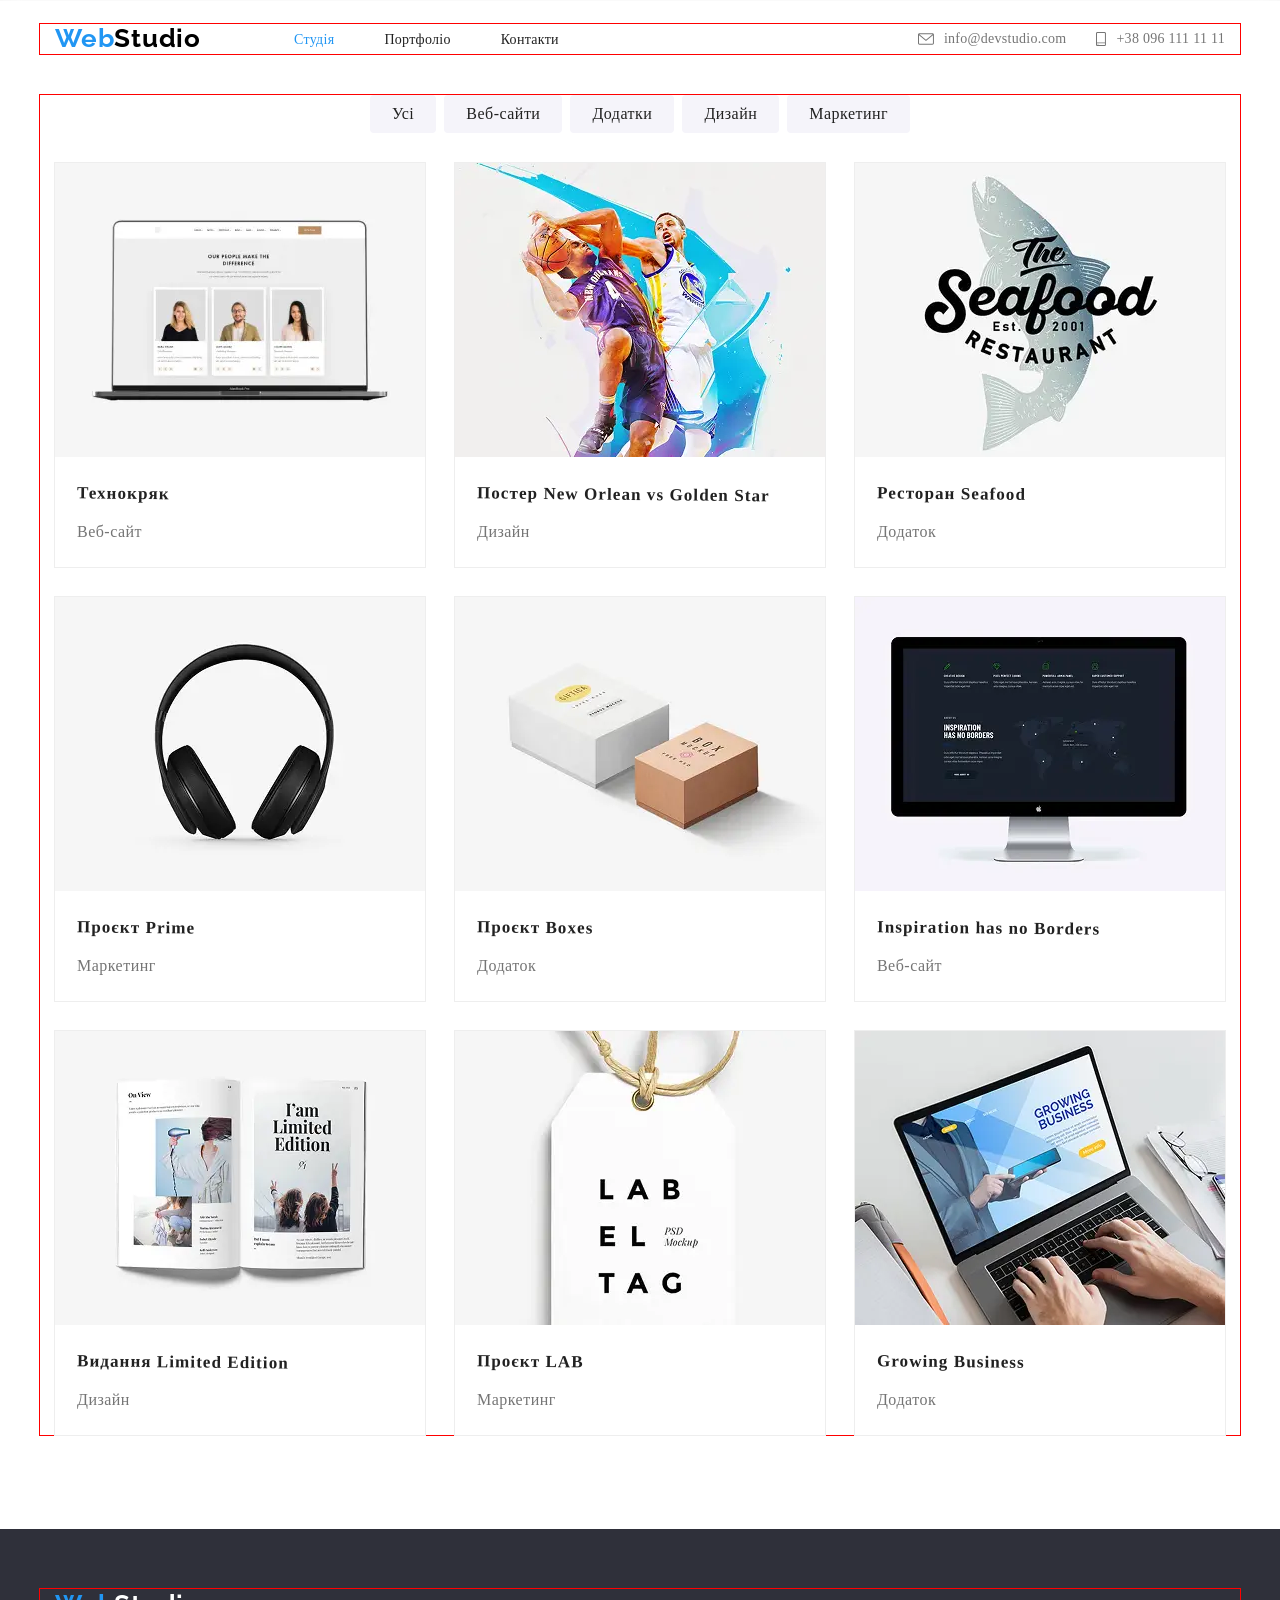
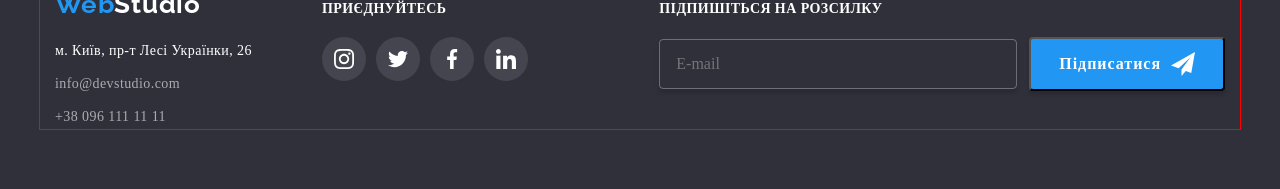
==== commit 57aa7be5: "adapt" ====
--- a/pages/portfolio.html
+++ b/pages/portfolio.html
@@ -24,10 +24,10 @@
         <nav class="header__navigator">
           <ul class="header__list">
             <li class="header__item">
-              <a href="../index.html" class="header__link ">Студія</a>
+              <a href="../index.html" class="header__link header__link-carent">Студія</a>
             </li>
             <li class="header__item">
-              <a href="../pages/portfolio.html" class="header__link header__link-carent">Портфоліо</a>
+              <a href="../pages/portfolio.html" class="header__link">Портфоліо</a>
             </li>
             <li class="header__item">
               <a href="#" class="header__link">Контакти</a>
@@ -53,7 +53,7 @@
       </div>
     </header>
     <main>
-        <section class="cart">
+         <section class="cart">
           <div class="container">
             <ul class="cart__list">
                 <li class="cart__item"><button class="cart__butt" type="button">Усі</button></li>
@@ -62,8 +62,8 @@
                 <li class="cart__item"><button class="cart__butt" type="button">Дизайн</button></li>
                 <li class="cart__item"><button class="cart__butt" type="button">Маркетинг</button></li>
             </ul>
-            <ul class="cart__items">
-            <li class="cart__elem" data-aos="fade-up"  data-aos-duration="1000">
+             <ul class="cart__items">
+            <li class="cart__elem">
                 <div class="cart__box">
                   <img class="cart__pic" src="../imges/texno.webp" alt="texno">
                 <p class="cart__write">Ресурс пропонує комплексні пропозиції з різним рівнем функціоналу та сервісів. Все це дозволить відвідувачу отримати вичерпні відомості про компанію чи приватну особу.</p>
@@ -73,7 +73,7 @@
                 <p class="cart__text">Веб-сайт</p>
                 </div>
             </li>
-            <li class="cart__elem" data-aos="fade-down"  data-aos-duration="1000">
+            <li class="cart__elem">
               <div class="cart__box">
                 <img class="cart__pic" src="../imges/newstar.webp" alt="star">
                 <p class="cart__write">Ресурс пропонує комплексні пропозиції з різним рівнем функціоналу та сервісів. Все це дозволить відвідувачу отримати вичерпні відомості про компанію чи приватну особу.</p>
@@ -83,7 +83,7 @@
                 <p class="cart__text">Дизайн</p>
                 </div>
             </li>
-            <li class="cart__elem" data-aos="fade-right"  data-aos-duration="1000">
+            <li class="cart__elem">
                 <div class="cart__box">
                 <img class="cart__pic" src="../imges/seafood.webp" alt="food">
                 <p class="cart__write">Ресурс пропонує комплексні пропозиції з різним рівнем функціоналу та сервісів. Все це дозволить відвідувачу отримати вичерпні відомості про компанію чи приватну особу.</p>
@@ -93,7 +93,7 @@
                 <p class="cart__text">Додаток</p>
                 </div>
             </li>
-            <li class="cart__elem" data-aos="fade-left"  data-aos-duration="1000">
+            <li class="cart__elem">
                 <div class="cart__box">
                 <img class="cart__pic" src="../imges/prime.webp" alt="prime">
                 <p class="cart__write">Ресурс пропонує комплексні пропозиції з різним рівнем функціоналу та сервісів. Все це дозволить відвідувачу отримати вичерпні відомості про компанію чи приватну особу.</p>
@@ -103,7 +103,7 @@
                 <p class="cart__text">Маркетинг</p>
                 </div>
             </li>
-            <li class="cart__elem" data-aos="fade-up-right"  data-aos-duration="1000">
+            <li class="cart__elem">
                 <div class="cart__box">
                 <img class="cart__pic" src="../imges/boxes.webp" alt="boxes">
                 <p class="cart__write">Ресурс пропонує комплексні пропозиції з різним рівнем функціоналу та сервісів. Все це дозволить відвідувачу отримати вичерпні відомості про компанію чи приватну особу.</p>
@@ -113,7 +113,7 @@
                 <p class="cart__text">Додаток</p>
                 </div>
             </li>
-            <li class="cart__elem" data-aos="fade-up-left"  data-aos-duration="1000">
+            <li class="cart__elem">
                 <div class="cart__box">
                 <img class="cart__pic" src="../imges/borded.webp" alt="borded">
                 <p class="cart__write">Ресурс пропонує комплексні пропозиції з різним рівнем функціоналу та сервісів. Все це дозволить відвідувачу отримати вичерпні відомості про компанію чи приватну особу.</p>
@@ -123,7 +123,7 @@
                 <p class="cart__text">Веб-сайт</p>
                 </div>
             </li>
-            <li class="cart__elem" data-aos="fade-down-right"  data-aos-duration="1000">
+            <li class="cart__elem">
               <div class="cart__box">
                 <img src="../imges/limited.webp" alt="limited">
                 <p class="cart__write">Ресурс пропонує комплексні пропозиції з різним рівнем функціоналу та сервісів. Все це дозволить відвідувачу отримати вичерпні відомості про компанію чи приватну особу.</p>
@@ -133,7 +133,7 @@
                 <p class="cart__text">Дизайн</p>
                 </div>
             </li>
-            <li class="cart__elem" data-aos="fade-down-left"  data-aos-duration="1000">
+            <li class="cart__elem">
               <div class="cart__box">
                 <img class="cart__pic" src="../imges/lab.webp" alt="lab">
                 <p class="cart__write">Ресурс пропонує комплексні пропозиції з різним рівнем функціоналу та сервісів. Все це дозволить відвідувачу отримати вичерпні відомості про компанію чи приватну особу.</p>
@@ -143,7 +143,7 @@
                 <p class="cart__text">Маркетинг</p>
                 </div>
             </li>
-            <li class="cart__elem" data-aos="flip-left"  data-aos-duration="1000">
+            <li class="cart__elem"   data-aos-duration="1000">
               <div class="cart__box">
                 <img class="cart__pic" src="../imges/grow.webp" alt="grow">
                 <p class="cart__write">Ресурс пропонує комплексні пропозиції з різним рівнем функціоналу та сервісів. Все це дозволить відвідувачу отримати вичерпні відомості про компанію чи приватну особу.</p>
@@ -155,12 +155,12 @@
             </li>
             </ul>
             </div>
-        </section>
+        </section> 
     </main>
     <footer class="footer">
       <div class="container">
         <div>
-          <a class="footer__logo" href="./index.html"
+          <a class="footer__logo" href="../index.html"
             >Web<span class="footer__studio">Studio</span></a
           >
           <address class="footer__address">
@@ -215,7 +215,7 @@
             </li>
           </ul>
         </div>
-        <div>
+        <div class="footer__box">
           <h2 class="footer__title">Підпишіться на розсилку</h2>
          <form class="footer__form">
           <input placeholder="E-mail" class="footer__input" type="text">
--- a/style/main.min.css
+++ b/style/main.min.css
@@ -1 +1 @@
-a{text-decoration:none}ul{list-style:none;margin:0;padding:0}h1,h2,h3,p{margin:0}img{width:100%;max-width:100%;height:auto;display:block}.cart__butt,.cart__elem,.cart__write,.backdrop,.is-hidden,.model-pic,.model-input,.model-icon,.model-btn,.footer__contact,.client__link,.client__pic,.team__item,.team__icon,.team__picture,.header__link,.header__link::after,.header__contact,.header__icons{transition-duration:350ms;transition-timing-function:cubic-bezier(0.55, 0.055, 0.675, 0.19)}html{scroll-behavior:smooth}body{font-family:var(--font-family)}.container{max-width:1200px;outline:1px solid red;margin-right:auto;margin-left:auto;padding-left:15px;padding-right:15px}@media screen and (min-width: 480px){.container{width:480px}}@media screen and (min-width: 768px){.container{width:768px}}@media screen and (min-width: 1200px){.container{width:1200px}}.header{padding-top:10px;padding-bottom:10px;position:fixed;width:100%;background-color:hsla(0,0%,100%,.5);backdrop-filter:blur(10px);z-index:1}@media screen and (min-width: 768px){.header{padding-top:21px;padding-bottom:21px}}@media screen and (min-width: 1200px){.header{padding-top:24px;padding-bottom:25px}}.header__box{display:flex;align-items:center}.header__logo{font-family:"Raleway";margin-right:auto;font-weight:700;font-size:24px;letter-spacing:.03em;color:#2196f3}@media screen and (min-width: 768px){.header__logo{margin-right:87px}}@media screen and (min-width: 1200px){.header__logo{font-size:26px;margin-right:93px}}.header__studio{color:#000}.header__navigator{display:none}@media screen and (min-width: 768px){.header__navigator{display:block}}.header__list{display:flex;gap:50px}.header__item{position:relative}.header__link{font-weight:500;font-size:14px;letter-spacing:.02em;color:#212121;transition-property:color}.header__link:hover{color:#2196f3}.header__link::after{content:"";background-color:#2196f3;width:100%;height:4px;border-radius:2px;display:block;position:absolute;top:45px;opacity:0;transform:scale(0);transition-property:opacity,transform}.header__link:hover::after{opacity:1;transform:scale(1)}.header__link-carent{color:#2196f3}.header__items{display:none;gap:10px;margin-left:auto}@media screen and (min-width: 768px){.header__items{display:flex;flex-direction:column}}@media screen and (min-width: 1200px){.header__items{flex-direction:row;gap:30px}}.header__elem{animation-name:contactmove;animation-duration:1000ms;animation-direction:alternate;animation-iteration-count:infinite}.header__elem:last-child .header__icons{width:10px;height:16px}.header__contact{display:flex;font-weight:500;font-size:14px;letter-spacing:.02em;color:#757575;align-items:center;gap:10px;transition-property:color}.header__contact:hover .header__icons{fill:#2196f3}.header__contact:hover{color:#2196f3}.header__icons{width:16px;height:12px;fill:#757575;transition-property:fill}.header__contact,.header__icons{animation:contactmove 1s infinite alternate}@keyframes contactmove{0%{transform:rotate(5deg) scale(0.9);color:#757575;fill:#757575}100%{transform:rotate(-5deg) scale(1.1);color:#2196f3;fill:#2196f3}}.hero{padding-top:118px;padding-bottom:118px;background-color:#2f303a;text-align:center;background-image:linear-gradient(rgba(47, 48, 58, 0.4), rgba(47, 48, 58, 0.4)),url(../imges/hero.webp);background-repeat:no-repeat;background-position:center;background-size:cover}@media screen and (min-width: 1200px){.hero{padding-top:200px;padding-bottom:200px}}.hero__title{font-weight:900;font-size:26px;line-height:136%;letter-spacing:.06em;text-transform:uppercase;text-align:center;color:#fff;width:100%;margin-left:auto;margin-right:auto;-webkit-background-clip:text;background-clip:text;background-image:url(../imges/giphy.gif);background-position:bottom;color:rgba(0,0,0,0);position:sticky;top:0}@media screen and (min-width: 480px){.hero__title{width:360px}}@media screen and (min-width: 1200px){.hero__title{font-size:44px;width:696px}}.hero__btn{font-weight:700;font-size:16px;line-height:188%;letter-spacing:.06em;text-align:center;color:#fff;border-radius:4px;box-shadow:0 4px 4px 0 rgba(0,0,0,.15);background:#2196f3;margin-top:30px;padding:10px 24px;animation-name:btnmove;animation-duration:3000ms;animation-direction:alternate;animation-iteration-count:infinite}@media screen and (min-width: 1200px){.hero__btn{padding:10px 32px}}@keyframes btnmove{0%{transform:scale(0.9)}100%{transform:scale(1.1)}}.requirements{padding-top:94px;padding-bottom:94px}.requirements__list{display:flex;gap:30px}.requirements__item::before{content:"";display:block;width:270px;height:120px;border-radius:4px;background-color:#f5f4fa;margin-bottom:30px;background-image:url(../imges/antenna.png);background-repeat:no-repeat;background-position:center;background-size:70px}.requirements__item:nth-child(2)::before{background-image:url(../imges/clock.png)}.requirements__item:nth-child(3)::before{background-image:url(../imges/diagram.png)}.requirements__item:nth-child(4)::before{background-image:url(../imges/astronaut.png)}.requirements__title{font-size:14px;font-weight:700;line-height:normal;letter-spacing:.42px;text-transform:uppercase;color:var(--text-color);margin-bottom:10px}.requirements__text{color:#757575;font-size:14px;font-weight:400;line-height:24px;letter-spacing:.42px}.work{padding-bottom:94px}.work__list{display:flex;gap:30px}.work__text{font-weight:700;font-size:14px;letter-spacing:.03em;text-transform:uppercase;text-align:center;color:#fff;position:absolute;bottom:0;width:100%;padding:27px 0;background:rgba(47,48,58,.8)}.work__item{flex-basis:calc((100% - 60px)/3);position:relative;text-align:center}.work__pic{width:100%}.work__title{color:#212121;text-align:center;font-size:36px;font-weight:700;line-height:normal;letter-spacing:1.08px;margin-bottom:50px}.team{background-color:#f5f4fa;padding-top:94px;padding-bottom:94px}.team__title{color:var(--text-color);text-align:center;font-size:36px;font-weight:700;line-height:normal;letter-spacing:1.08px;margin-bottom:50px}.team__list{display:flex;gap:30px}.team__item{flex-basis:calc((100% - 90px)/4);box-shadow:0 2px 1px 0 rgba(0,0,0,.2),0 1px 1px 0 rgba(0,0,0,.14),0 1px 3px 0 rgba(0,0,0,.12);border-radius:0 0 4px 4px;transition-property:transform}.team__icon{width:44px;height:44px;border-radius:50%;display:flex;justify-content:center;align-items:center;fill:#fff;transition-property:background-color}.team__items{display:flex;gap:10px;justify-content:center;margin-top:16px}.team__picture{width:20px;height:20px;fill:#afb1b8;transition-property:fill}.team__icon:hover{background-color:#2196f3}.team__icon:hover .team__picture{fill:#fff}.team__pic{width:100%}.team__wrap{padding-top:30px;padding-bottom:30px;background-color:#fff;border-radius:0 0 4px 4px}.team__camphon{color:#212121;text-align:center;font-size:16px;font-weight:500;line-height:normal;letter-spacing:.48px;margin-bottom:10px}.team__text{color:#757575;text-align:center;font-size:16px;font-weight:400;line-height:normal;letter-spacing:.48px}.client{padding-bottom:94px;padding-top:94px}.client__camphon{margin-bottom:50px;font-weight:700;font-size:36px;letter-spacing:.03em;text-align:center;color:#212121}.client__list{display:flex;align-items:center;justify-content:center;flex-wrap:wrap;gap:30px;flex-direction:row}.client__link:hover{fill:#2196f3;border-color:#2196f3}.client__link:hover .client__pic{fill:#2196f3}.client__link{display:flex;align-items:center;justify-content:center;flex-wrap:wrap;gap:0;flex-direction:row;border:1px solid #afb1b8;border-radius:4px;width:170px;height:92px;transition-property:fill,border-color}.client__pic{fill:#afb1b8;width:106px;height:60px;transition-property:fill}.footer{background-color:#2f303a;padding-top:60px;padding-bottom:60px}.footer .container{display:flex;align-items:baseline}.footer__logo{color:#2196f3;font-family:Raleway;font-size:26px;font-weight:700;line-height:normal;letter-spacing:.78px;display:inline-block;margin-bottom:20px}.footer__studio{color:#fff}.footer__list{display:flex;align-items:start;justify-content:center;flex-wrap:wrap;gap:9px;flex-direction:column}.footer__link{color:#fff;font-size:14px;font-style:normal;font-weight:400;line-height:24px;letter-spacing:.42px}.footer__cont{color:hsla(0,0%,100%,.6);font-size:14px;font-style:normal;font-weight:400;line-height:24px;letter-spacing:.42px}.footer__contact{transition-property:background-color;border-radius:50%;background-color:hsla(0,0%,100%,.1);width:44px;height:44px;display:flex;align-items:center;justify-content:center;flex-wrap:wrap;gap:0;flex-direction:row;fill:#fff}.footer__contact:hover{background-color:#2196f3}.footer__wrap{margin-left:70px}.footer__title{font-weight:700;font-size:14px;letter-spacing:.03em;text-transform:uppercase;color:#fff;margin-bottom:20px}.footer__items{display:flex;gap:10px}.footer__icon{width:20px;height:20px}.footer__title{font-weight:700;font-size:14px;letter-spacing:.03em;text-transform:uppercase;color:#fff}.footer__wrap{margin-right:auto}.footer__form{display:flex;align-items:center;justify-content:center;flex-wrap:wrap;gap:12px;flex-direction:row}.footer__input{border:1px solid hsla(0,0%,100%,.3);border-radius:4px;width:358px;height:50px;box-shadow:0 4px 4px 0 rgba(0,0,0,.15);background:rgba(33,150,243,0);padding-left:16px}.footer__image{width:24px;height:24px;margin-left:10px;fill:#fff}.footer__btn{box-shadow:0 4px 4px 0 rgba(0,0,0,.15);background:#2196f3;border-radius:4px;font-weight:700;font-size:16px;line-height:188%;letter-spacing:.06em;text-align:center;color:#fff;display:flex;align-items:center;padding:10px 28px}.scroll__top{width:44px;height:44px;border-radius:50%;background-color:#2196f3;display:flex;align-items:center;justify-content:center;position:fixed;right:50px;bottom:50px}.scroll__icon{width:25px;height:25px;fill:#757575}.backdrop{position:absolute;top:0;left:0;width:100%;height:100%;background-color:rgba(0,0,0,.2);display:flex;align-items:center;justify-content:center;flex-wrap:wrap;gap:0;flex-direction:row;opacity:1;transform:translateY(0) scale(1) rotate(0);transition-property:transform,opacity}.is-hidden{opacity:0;pointer-events:none;transform:translateY(-1000px) scale(0) rotate(360deg);transition-property:transform,opacity}.model{border-radius:4px;width:528px;height:581px;box-shadow:0 2px 1px 0 rgba(0,0,0,.2),0 1px 1px 0 rgba(0,0,0,.14),0 1px 3px 0 rgba(0,0,0,.12);background:#fff;position:relative;padding:40px;z-index:2}.model-close{width:30px;height:30px;border-radius:50%;border:1px solid rgba(0,0,0,.1);display:flex;justify-content:center;align-items:center;background-color:rgba(0,0,0,0);position:absolute;top:8px;right:8px}.model-close:hover .model-pic{fill:#2196f3}.model-pic{width:25px;height:25px;fill:#000;transition-property:fill}.model-title{font-weight:700;font-size:20px;letter-spacing:.03em;text-align:center;color:#212121;margin-bottom:12px}.model-lable{font-weight:400;font-size:12px;letter-spacing:.01em;color:#757575;margin-bottom:4px;display:block;margin-bottom:10px;position:relative}.model-input{outline:1px solid rgba(33,33,33,.2);border:none;border-radius:4px;width:448px;height:40px;display:block;transition-property:outline}.model-input:hover{outline:1px solid #2196f3}.model-input:hover+.model-icon{fill:#2196f3}.model-icon{width:18px;height:18px;position:absolute;top:25px;left:12px;transition-property:fill}.model-comment{border:1px solid rgba(33,33,33,.2);border-radius:4px;width:448px;height:120px;display:block;font-weight:400;font-size:12px;letter-spacing:.01em;color:rgba(117,117,117,.5);padding:12px 16px;resize:none;margin-bottom:20px}.model-wrap{display:flex;align-items:center;justify-content:center;flex-wrap:wrap;gap:0;flex-direction:row;margin-bottom:30px}.model-check{width:16px;height:15px;margin-right:8px}.model-text{font-weight:400;font-size:14px;line-height:171%;letter-spacing:.03em;color:#757575}.model-link{font-weight:400;font-size:14px;line-height:171%;letter-spacing:.03em;text-decoration:underline;-webkit-text-decoration-skip-ink:none;text-decoration-skip-ink:none;color:#2196f3;margin-left:5px}.model-btn{font-weight:700;font-size:16px;line-height:188%;letter-spacing:.06em;text-align:center;color:#fff;background-color:#2196f3;padding:10px 52px;box-shadow:0 4px 4px 0 rgba(0,0,0,.15);border:none;display:block;margin:auto;transition-property:transform}.model-btn:hover{transform:scale(-1) rotate(180deg)}.cart{padding-top:94px;padding-bottom:94px;border-top:1px solid #ececec}.cart__list{margin-bottom:50px}.cart__butt{color:#212121;text-align:center;font-size:16px;font-weight:500;line-height:26px;letter-spacing:.48px;padding:6px 22px;border-radius:4px;background:#f5f4fa;border:none;transition-property:color,box-shadow,background-color transform}.cart__butt:hover{background-color:#2196f3;color:#fff;box-shadow:0 2px 2px 0 rgba(0,0,0,.12),0 1px 2px 0 rgba(0,0,0,.08),0 3px 1px 0 rgba(0,0,0,.1);transform:scale(1.2)}.cart__items{display:flex;flex-wrap:wrap;gap:30px}.cart__elem{outline:1px solid #eee;flex-basis:calc((100% - 60px)/3);position:relative;transition-property:box-shadow,transform}.cart__elem:hover{box-shadow:1px 4px 6px 0 rgba(0,0,0,.16),0 4px 4px 0 rgba(0,0,0,.06),0 1px 1px 0 rgba(0,0,0,.12);transform-origin:top right;transform:rotate(10deg)}.cart__elem:hover .cart__write{opacity:1;transform:scale(1) rotate(0)}.cart__box{overflow:hidden;position:relative}.cart__pic{width:100%}.cart__write{font-weight:400;font-size:18px;line-height:156%;letter-spacing:.03em;color:#fff;position:absolute;top:0;left:0;padding:63px 24px;background:rgba(33,150,243,.9);opacity:0;transition-property:transform,opacity;transform:scale(0) rotate(180deg)}.cart__wrap{padding:20px 22px}.cart__title{transform:rotate(0.589deg);color:#212121;font-size:17px;font-weight:700;line-height:36px;letter-spacing:1.08px;margin-bottom:4px}.cart__text{color:#757575;font-size:16px;font-weight:400;line-height:30px;letter-spacing:.48px}/*# sourceMappingURL=main.min.css.map */+a{text-decoration:none}ul{list-style:none;margin:0;padding:0}h1,h2,h3,p{margin:0}img{width:100%;max-width:100%;height:auto;display:block}.cart__butt,.cart__elem,.cart__write,.backdrop,.is-hidden,.model-pic,.model-input,.model-icon,.model-btn,.footer__contact,.client__link,.client__pic,.team__item,.team__icon,.team__picture,.header__link,.header__link::after,.header__contact,.header__icons{transition-duration:350ms;transition-timing-function:cubic-bezier(0.55, 0.055, 0.675, 0.19)}html{scroll-behavior:smooth}body{font-family:var(--font-family)}.container{max-width:1200px;outline:1px solid red;margin-right:auto;margin-left:auto;padding-left:15px;padding-right:15px}@media screen and (min-width: 480px){.container{width:480px}}@media screen and (min-width: 768px){.container{width:768px}}@media screen and (min-width: 1200px){.container{width:1200px}}.header{padding-top:10px;padding-bottom:10px;position:fixed;width:100%;background-color:hsla(0,0%,100%,.5);backdrop-filter:blur(10px);z-index:1}@media screen and (min-width: 768px){.header{padding-top:21px;padding-bottom:21px}}@media screen and (min-width: 1200px){.header{padding-top:24px;padding-bottom:25px}}.header__box{display:flex;align-items:center}.header__logo{font-family:"Raleway";margin-right:auto;font-weight:700;font-size:24px;letter-spacing:.03em;color:#2196f3}@media screen and (min-width: 768px){.header__logo{margin-right:87px}}@media screen and (min-width: 1200px){.header__logo{font-size:26px;margin-right:93px}}.header__studio{color:#000}.header__navigator{display:none}@media screen and (min-width: 768px){.header__navigator{display:block}}.header__list{display:flex;gap:50px}.header__item{position:relative}.header__link{font-weight:500;font-size:14px;letter-spacing:.02em;color:#212121;transition-property:color}.header__link:hover{color:#2196f3}.header__link::after{content:"";background-color:#2196f3;width:100%;height:4px;border-radius:2px;display:block;position:absolute;top:45px;opacity:0;transform:scale(0);transition-property:opacity,transform}.header__link:hover::after{opacity:1;transform:scale(1)}.header__link-carent{color:#2196f3}.header__items{display:none;gap:10px;margin-left:auto}@media screen and (min-width: 768px){.header__items{display:flex;flex-direction:column}}@media screen and (min-width: 1200px){.header__items{flex-direction:row;gap:30px}}.header__elem{animation-name:contactmove;animation-duration:1000ms;animation-direction:alternate;animation-iteration-count:infinite}.header__elem:last-child .header__icons{width:10px;height:16px}.header__contact{display:flex;font-weight:500;font-size:14px;letter-spacing:.02em;color:#757575;align-items:center;gap:10px;transition-property:color}.header__contact:hover .header__icons{fill:#2196f3}.header__contact:hover{color:#2196f3}.header__icons{width:16px;height:12px;fill:#757575;transition-property:fill}.header__contact,.header__icons{animation:contactmove 1s infinite alternate}@keyframes contactmove{0%{transform:rotate(5deg) scale(0.9);color:#757575;fill:#757575}100%{transform:rotate(-5deg) scale(1.1);color:#2196f3;fill:#2196f3}}.hero{padding-top:118px;padding-bottom:118px;background-color:#2f303a;text-align:center;background-image:linear-gradient(rgba(47, 48, 58, 0.4), rgba(47, 48, 58, 0.4)),url(../imges/hero.webp);background-repeat:no-repeat;background-position:center;background-size:cover}@media screen and (min-width: 1200px){.hero{padding-top:200px;padding-bottom:200px}}.hero__title{font-weight:900;font-size:26px;line-height:136%;letter-spacing:.06em;text-transform:uppercase;text-align:center;color:#fff;width:100%;margin-left:auto;margin-right:auto;-webkit-background-clip:text;background-clip:text;background-image:url(../imges/giphy.gif);background-position:bottom;color:rgba(0,0,0,0);position:sticky;top:0}@media screen and (min-width: 480px){.hero__title{width:360px}}@media screen and (min-width: 1200px){.hero__title{font-size:44px;width:696px}}.hero__btn{font-weight:700;font-size:16px;line-height:188%;letter-spacing:.06em;text-align:center;color:#fff;border-radius:4px;box-shadow:0 4px 4px 0 rgba(0,0,0,.15);background:#2196f3;margin-top:30px;padding:10px 24px;animation-name:btnmove;animation-duration:3000ms;animation-direction:alternate;animation-iteration-count:infinite}@media screen and (min-width: 1200px){.hero__btn{padding:10px 32px}}@keyframes btnmove{0%{transform:scale(0.9)}100%{transform:scale(1.1)}}.requirements{padding-top:60px;padding-bottom:60px}@media screen and (min-width: 1200px){.requirements{padding-top:94px;padding-bottom:94px}}.requirements__list{display:flex;gap:30px;flex-wrap:wrap}.requirements__item::before{content:"";display:block;width:100%;height:120px;border-radius:4px;background-color:#f5f4fa;margin-bottom:30px;background-image:url(../imges/antenna.png);background-repeat:no-repeat;background-position:center;background-size:70px}@media screen and (min-width: 480px){.requirements__item::before{width:450px}}@media screen and (min-width: 768px){.requirements__item::before{width:354px}}@media screen and (min-width: 1200px){.requirements__item::before{width:270px}}.requirements__item:nth-child(2)::before{background-image:url(../imges/clock.png)}.requirements__item:nth-child(3)::before{background-image:url(../imges/diagram.png)}.requirements__item:nth-child(4)::before{background-image:url(../imges/astronaut.png)}.requirements__title{font-size:14px;font-weight:700;line-height:normal;letter-spacing:.42px;text-transform:uppercase;color:var(--text-color);margin-bottom:10px;text-align:center}@media screen and (min-width: 480px){.requirements__title{width:450px}}@media screen and (min-width: 768px){.requirements__title{width:354px;text-align:left}}@media screen and (min-width: 1200px){.requirements__title{width:270px}}.requirements__text{color:#757575;font-size:14px;font-weight:400;line-height:24px;letter-spacing:.42px}@media screen and (min-width: 480px){.requirements__text{width:450px}}@media screen and (min-width: 768px){.requirements__text{width:354px}}@media screen and (min-width: 1200px){.requirements__text{width:270px}}.work{padding-bottom:94px;display:none}@media screen and (min-width: 1200px){.work{display:block}}.work__list{display:flex;gap:30px}.work__text{font-weight:700;font-size:14px;letter-spacing:.03em;text-transform:uppercase;text-align:center;color:#fff;position:absolute;bottom:0;width:100%;padding:27px 0;background:rgba(47,48,58,.8)}.work__item{flex-basis:calc((100% - 60px)/3);position:relative;text-align:center}.work__pic{width:100%}.work__title{color:#212121;text-align:center;font-size:36px;font-weight:700;line-height:normal;letter-spacing:1.08px;margin-bottom:50px}.team{background-color:#f5f4fa;padding-top:60px;padding-bottom:60px}@media screen and (min-width: 1200px){.team{padding-bottom:94px;padding-top:94px}}.team__title{color:var(--text-color);text-align:center;font-size:36px;font-weight:700;line-height:normal;letter-spacing:1.08px;margin-bottom:50px}@media screen and (min-width: 480px){.team__title{font-size:28px;margin-bottom:30px}}@media screen and (min-width: 768px){.team__title{font-size:28px;margin-bottom:30px}}.team__list{display:flex;gap:30px;flex-wrap:wrap}.team__item{flex-basis:100%;box-shadow:0 2px 1px 0 rgba(0,0,0,.2),0 1px 1px 0 rgba(0,0,0,.14),0 1px 3px 0 rgba(0,0,0,.12);border-radius:0 0 4px 4px;transition-property:transform}@media screen and (min-width: 480px){.team__item{flex-basis:450px}}@media screen and (min-width: 768px){.team__item{flex-basis:calc((100% - 30px)/2)}}@media screen and (min-width: 1200px){.team__item{flex-basis:calc((100% - 90px)/4)}}.team__icon{width:44px;height:44px;border-radius:50%;display:flex;justify-content:center;align-items:center;fill:#fff;transition-property:background-color}.team__items{display:flex;gap:10px;justify-content:center;margin-top:16px}.team__picture{width:20px;height:20px;fill:#afb1b8;transition-property:fill}.team__icon:hover{background-color:#2196f3}.team__icon:hover .team__picture{fill:#fff}.team__pic{width:100%}.team__wrap{padding-top:30px;padding-bottom:30px;background-color:#fff;border-radius:0 0 4px 4px}.team__camphon{color:#212121;text-align:center;font-size:16px;font-weight:500;line-height:normal;letter-spacing:.48px;margin-bottom:10px}.team__text{color:#757575;text-align:center;font-size:16px;font-weight:400;line-height:normal;letter-spacing:.48px}.client{padding-bottom:60px;padding-top:60px}@media screen and (min-width: 1200px){.client{padding-bottom:94px;padding-top:94px}}.client__camphon{margin-bottom:30px;font-weight:700;font-size:28px;letter-spacing:.03em;text-align:center;color:#212121}@media screen and (min-width: 1200px){.client{font-size:36px;margin-bottom:50px}}.client__list{display:grid;grid-template-columns:repeat(2, 1fr);gap:30px}@media screen and (min-width: 768px){.client__list{grid-template-columns:repeat(3, 1fr)}}@media screen and (min-width: 1200px){.client__list{grid-template-columns:repeat(6, 1fr)}}.client__link:hover{fill:#2196f3;border-color:#2196f3}.client__link:hover .client__pic{fill:#2196f3}.client__link{display:flex;justify-content:center;align-items:center;border:1px solid #afb1b8;border-radius:4px;width:100%;height:92px;transition-property:fill,border-color}@media screen and (min-width: 480px){.client__link{width:220px}}@media screen and (min-width: 768px){.client__link{width:226px}}@media screen and (min-width: 1200px){.client__link{width:170px}}.client__pic{fill:#afb1b8;width:106px;height:60px;transition-property:fill}.footer{background-color:#2f303a;padding-top:60px;padding-bottom:60px}.footer .container{display:flex;align-items:center;flex-wrap:wrap;justify-content:center;text-align:center;flex-direction:column}@media screen and (min-width: 768px){.footer .container{align-items:baseline;flex-direction:row}}@media screen and (min-width: 1200px){.footer .container{text-align:start}}.footer__logo{color:#2196f3;font-family:Raleway;font-size:24px;font-weight:700;line-height:normal;letter-spacing:.78px;display:inline-block;margin-bottom:20px}@media screen and (min-width: 1200px){.footer__logo{font-size:26px}}.footer__studio{color:#fff}.footer__list{text-align:center;display:flex;align-items:center;justify-content:center;flex-wrap:wrap;gap:9px;flex-direction:column}@media screen and (min-width: 1200px){.footer__list{display:flex;align-items:start;justify-content:center;flex-wrap:wrap;gap:9px;flex-direction:column}}.footer__link{color:#fff;font-size:14px;font-style:normal;font-weight:400;line-height:24px;letter-spacing:.42px}.footer__cont{color:hsla(0,0%,100%,.6);font-size:14px;font-style:normal;font-weight:400;line-height:24px;letter-spacing:.42px}.footer__contact{transition-property:background-color;border-radius:50%;background-color:hsla(0,0%,100%,.1);width:44px;height:44px;display:flex;align-items:center;justify-content:center;flex-wrap:wrap;gap:0;flex-direction:row;fill:#fff}.footer__contact:hover{background-color:#2196f3}.footer__wrap{margin-top:60px}@media screen and (min-width: 768px){.footer__wrap{margin-left:165px;margin-top:0}}@media screen and (min-width: 1200px){.footer__wrap{margin-left:70px}}.footer__box{margin-top:60px}@media screen and (min-width: 1200px){.footer__box{margin-top:0}}.footer__title{font-weight:700;font-size:14px;letter-spacing:.03em;text-transform:uppercase;color:#fff;margin-bottom:20px}.footer__items{display:flex;gap:10px}.footer__icon{width:20px;height:20px}.footer__title{font-weight:700;font-size:14px;letter-spacing:.03em;text-transform:uppercase;color:#fff}@media screen and (min-width: 1200px){.footer__wrap{margin-right:auto}}.footer__form{display:flex;align-items:center;justify-content:center;gap:12px;flex-direction:column}@media screen and (min-width: 1200px){.footer__form{flex-direction:row}}.footer__input{border:1px solid hsla(0,0%,100%,.3);border-radius:4px;width:100%;height:50px;box-shadow:0 4px 4px 0 rgba(0,0,0,.15);background:rgba(33,150,243,0);padding-left:16px}@media screen and (min-width: 480px){.footer__input{width:450px}}@media screen and (min-width: 768px){.footer__input{width:450px}}@media screen and (min-width: 1200px){.footer__input{width:358px}}.footer__image{width:24px;height:24px;margin-left:10px;fill:#fff}.footer__btn{box-shadow:0 4px 4px 0 rgba(0,0,0,.15);background:#2196f3;border-radius:4px;font-weight:700;font-size:16px;line-height:188%;letter-spacing:.06em;text-align:center;color:#fff;display:flex;align-items:center;padding:10px 28px}.scroll__top{width:44px;height:44px;border-radius:50%;background-color:#2196f3;display:flex;align-items:center;justify-content:center;position:fixed;right:50px;bottom:50px}.scroll__icon{width:25px;height:25px;fill:#757575}.backdrop{position:absolute;top:0;left:0;width:100%;height:100%;background-color:rgba(0,0,0,.2);display:flex;align-items:center;justify-content:center;flex-wrap:wrap;gap:0;flex-direction:row;opacity:1;transform:translateY(0) scale(1) rotate(0);transition-property:transform,opacity}.is-hidden{opacity:0;pointer-events:none;transform:translateY(-1000px) scale(0) rotate(360deg);transition-property:transform,opacity}.model{border-radius:4px;width:528px;height:581px;box-shadow:0 2px 1px 0 rgba(0,0,0,.2),0 1px 1px 0 rgba(0,0,0,.14),0 1px 3px 0 rgba(0,0,0,.12);background:#fff;position:relative;padding:40px;z-index:2}.model-close{width:30px;height:30px;border-radius:50%;border:1px solid rgba(0,0,0,.1);display:flex;justify-content:center;align-items:center;background-color:rgba(0,0,0,0);position:absolute;top:8px;right:8px}.model-close:hover .model-pic{fill:#2196f3}.model-pic{width:25px;height:25px;fill:#000;transition-property:fill}.model-title{font-weight:700;font-size:20px;letter-spacing:.03em;text-align:center;color:#212121;margin-bottom:12px}.model-lable{font-weight:400;font-size:12px;letter-spacing:.01em;color:#757575;margin-bottom:4px;display:block;margin-bottom:10px;position:relative}.model-input{outline:1px solid rgba(33,33,33,.2);border:none;border-radius:4px;width:448px;height:40px;display:block;transition-property:outline}.model-input:hover{outline:1px solid #2196f3}.model-input:hover+.model-icon{fill:#2196f3}.model-icon{width:18px;height:18px;position:absolute;top:25px;left:12px;transition-property:fill}.model-comment{border:1px solid rgba(33,33,33,.2);border-radius:4px;width:448px;height:120px;display:block;font-weight:400;font-size:12px;letter-spacing:.01em;color:rgba(117,117,117,.5);padding:12px 16px;resize:none;margin-bottom:20px}.model-wrap{display:flex;align-items:center;justify-content:center;flex-wrap:wrap;gap:0;flex-direction:row;margin-bottom:30px}.model-check{width:16px;height:15px;margin-right:8px}.model-text{font-weight:400;font-size:14px;line-height:171%;letter-spacing:.03em;color:#757575}.model-link{font-weight:400;font-size:14px;line-height:171%;letter-spacing:.03em;text-decoration:underline;-webkit-text-decoration-skip-ink:none;text-decoration-skip-ink:none;color:#2196f3;margin-left:5px}.model-btn{font-weight:700;font-size:16px;line-height:188%;letter-spacing:.06em;text-align:center;color:#fff;background-color:#2196f3;padding:10px 52px;box-shadow:0 4px 4px 0 rgba(0,0,0,.15);border:none;display:block;margin:auto;transition-property:transform}.model-btn:hover{transform:scale(-1) rotate(180deg)}.cart{padding-top:60px;padding-bottom:60px;border-top:1px solid #ececec}@media screen and (min-width: 1200px){.cart{padding-top:94px;padding-bottom:94px}}.cart__list{display:flex;justify-content:start;gap:8px;margin-bottom:50px;flex-wrap:wrap}@media screen and (min-width: 480px){.cart__list{margin-bottom:40px}}@media screen and (min-width: 768px){.cart__list{margin-bottom:30px;justify-content:center}}.cart__butt{color:#212121;text-align:center;font-size:16px;font-weight:500;line-height:26px;letter-spacing:.48px;padding:6px 22px;border-radius:4px;background:#f5f4fa;border:none;transition-property:color,box-shadow,background-color transform}@media screen and (min-width: 480px){.cart__butt{flex-wrap:wrap;display:flex}}.cart__butt:hover{background-color:#2196f3;color:#fff;box-shadow:0 2px 2px 0 rgba(0,0,0,.12),0 1px 2px 0 rgba(0,0,0,.08),0 3px 1px 0 rgba(0,0,0,.1);transform:scale(1.2)}.cart__items{display:flex;flex-wrap:wrap;gap:30px}.cart__elem{outline:1px solid #eee;flex-basis:100%;position:relative;transition-property:box-shadow,transform}@media screen and (min-width: 480px){.cart__elem{flex-basis:450px}}@media screen and (min-width: 768px){.cart__elem{flex-basis:calc((100% - 30px)/2)}}@media screen and (min-width: 1200px){.cart__elem{flex-basis:calc((100% - 60px)/3)}}.cart__elem:hover{box-shadow:1px 4px 6px 0 rgba(0,0,0,.16),0 4px 4px 0 rgba(0,0,0,.06),0 1px 1px 0 rgba(0,0,0,.12);transform-origin:top right;transform:rotate(10deg)}.cart__elem:hover .cart__write{opacity:1;transform:scale(1) rotate(0)}.cart__box{overflow:hidden;position:relative}.cart__pic{width:100%}.cart__write{font-weight:400;font-size:18px;line-height:156%;letter-spacing:.03em;color:#fff;position:absolute;top:0;left:0;padding:63px 24px;background:rgba(33,150,243,.9);opacity:0;transition-property:transform,opacity;transform:scale(0) rotate(180deg)}.cart__wrap{padding:20px 22px}.cart__title{transform:rotate(0.589deg);color:#212121;font-size:17px;font-weight:700;line-height:36px;letter-spacing:1.08px;margin-bottom:4px}.cart__text{color:#757575;font-size:16px;font-weight:400;line-height:30px;letter-spacing:.48px}/*# sourceMappingURL=main.min.css.map */
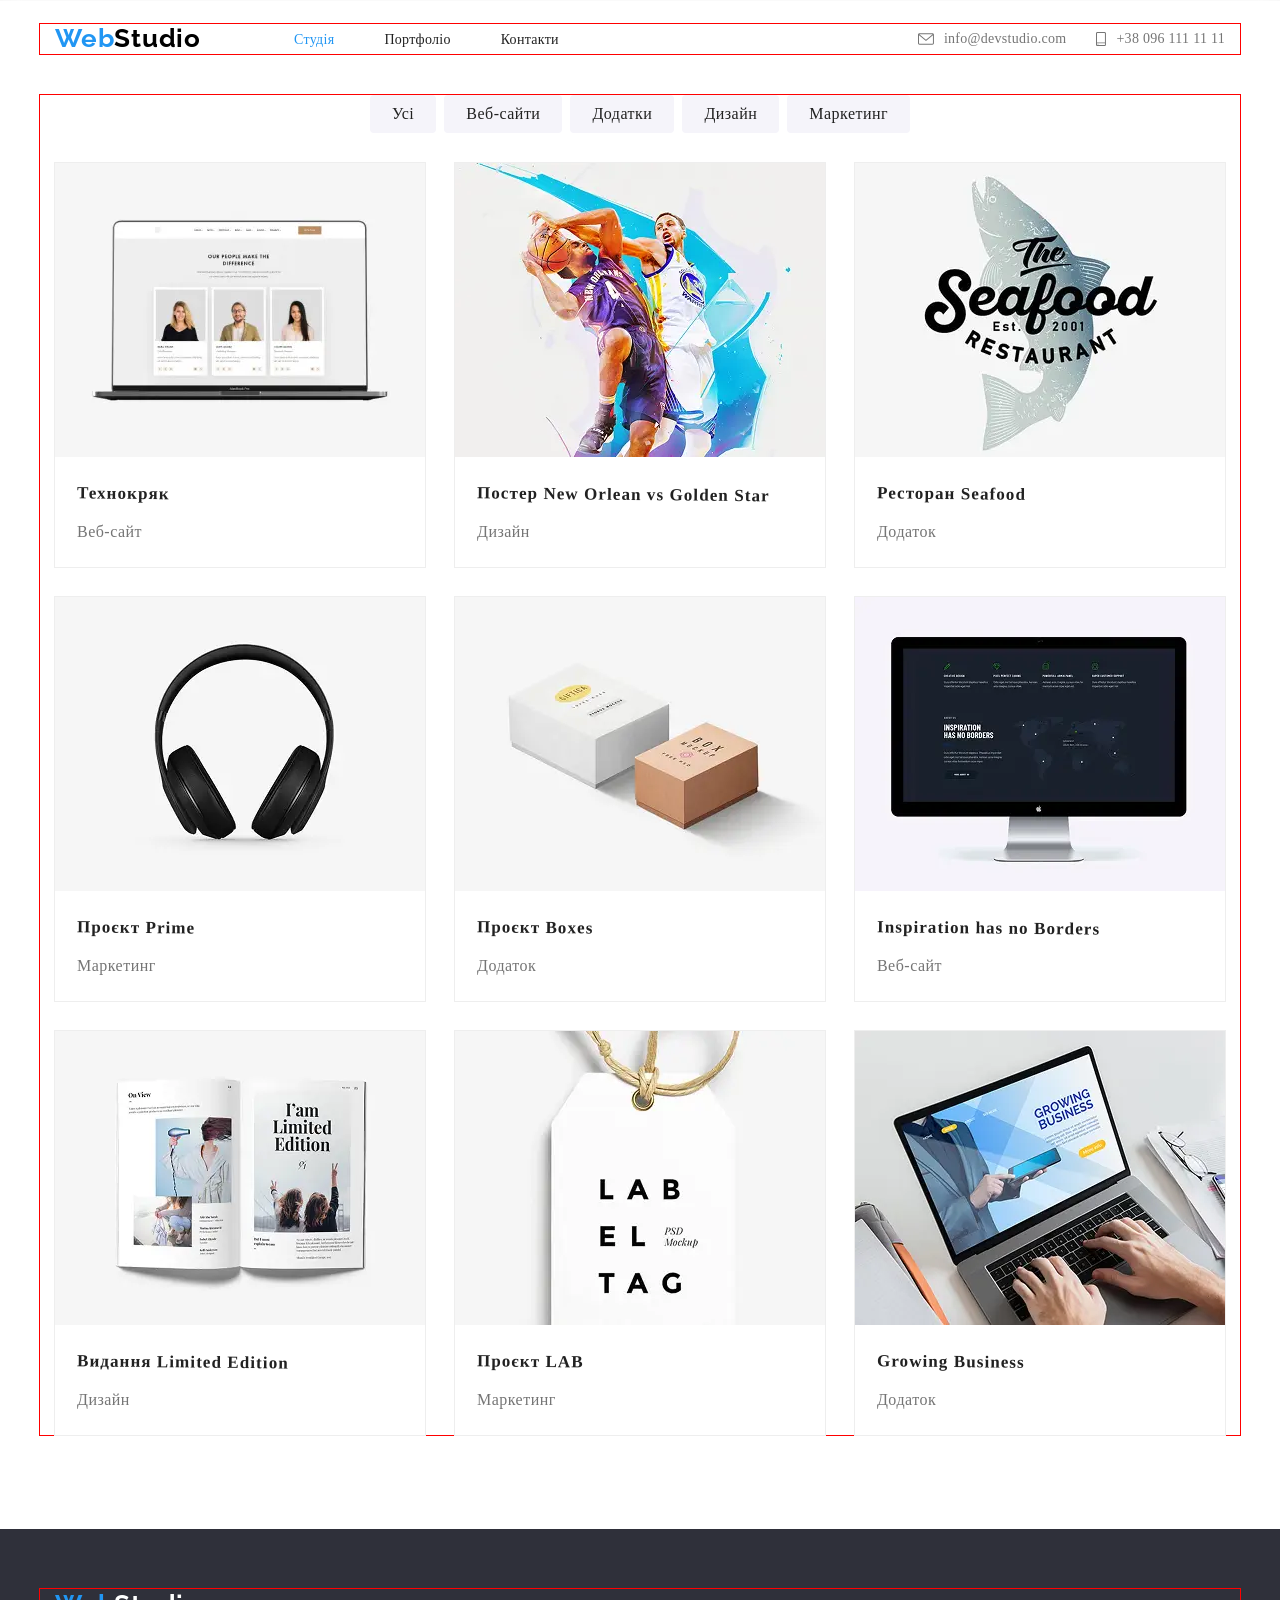
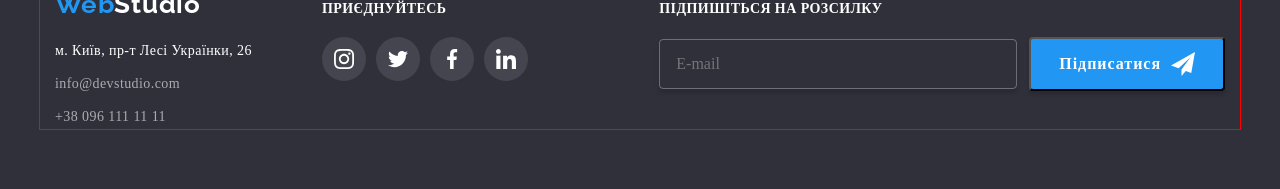
==== commit e3c38429: "style" ====
--- a/pages/portfolio.html
+++ b/pages/portfolio.html
@@ -21,6 +21,9 @@
         <a href="../index.html" class="header__logo animate__animated animate__fadeInDown animate__infinite	infinite"
           >Web<span class="header__studio">Studio</span></a
         >
+        <button data-menu-open class="header__btn" type="button"><svg class="header__menu">
+          <use href="../imges/symbol-defs.svg#icon-menu"></use>
+        </svg></button>
         <nav class="header__navigator">
           <ul class="header__list">
             <li class="header__item">
@@ -65,7 +68,12 @@
              <ul class="cart__items">
             <li class="cart__elem">
                 <div class="cart__box">
+                  <picture>
+                    <source src="../imges/dekstop/">
+                    <source src="">
+                    <source src="">
                   <img class="cart__pic" src="../imges/texno.webp" alt="texno">
+                  </picture>
                 <p class="cart__write">Ресурс пропонує комплексні пропозиції з різним рівнем функціоналу та сервісів. Все це дозволить відвідувачу отримати вичерпні відомості про компанію чи приватну особу.</p>
               </div>
                 <div class="cart__wrap">
@@ -75,7 +83,12 @@
             </li>
             <li class="cart__elem">
               <div class="cart__box">
+                <picture>
+                  <source srcset="../imges/dekstop/imgbasket-destop@1x.webp 1x, ../imges/dekstop/imgbasket-destop@2.webp 2x" media="(min-width:1200px)">
+                  <source srcset="../imges/tablet/imgbasket-tablet@1x.webp 1x, ../imges/tablet/imgbasket-tablet@2x.webp 2x" media="(min-width:768px)">
+                  <source srcset="../imges/mobile/imgbasket-mobile@1x.webp 1x, ../imges/mobile/imgbasket-mobile@2x.webp 2x" media="(max-width:767px)">
                 <img class="cart__pic" src="../imges/newstar.webp" alt="star">
+                </picture>
                 <p class="cart__write">Ресурс пропонує комплексні пропозиції з різним рівнем функціоналу та сервісів. Все це дозволить відвідувачу отримати вичерпні відомості про компанію чи приватну особу.</p>
                 </div>
                 <div class="cart__wrap">
@@ -226,6 +239,27 @@
         </div>
       </div>
     </footer>
+        <div data-menu class="menu is-hidden">
+          <button data-menu-close class="menu__btn" type="button"><svg class="menu__close">
+            <use href="../imges/symbol-defs.svg#icon-close"></use>
+          </svg></button>
+         <ul class="menu__list">
+          <li class="menu__item"><a href="../index.html" class="menu__link">Студія</a></li>
+          <li class="menu__item"><a href="../pages/portfolio.html" class="menu__link">Портфоліо</a></li>
+          <li class="menu__item"><a href="#" class="menu__link">Контакти</a></li>
+         </ul>
+         <ul class="menu__items">
+          <li class="menu__elem"><a href="tel:+380961111111" class="menu__contact">+38 096 111 11 11</a></li>
+          <li class="menu__elem"><a href="mailto:info@devstudio.com" class="menu__contact">info@devstudio.com</a></li>
+         </ul>
+         <ul class="menu__sosials">
+          <li class="menu__itm"><a href="" class="menu__sosial">Instagram</a></li>
+          <li class="menu__itm"><a href="" class="menu__sosial">Twitter</a></li>
+          <li class="menu__itm"><a href="" class="menu__sosial">Facebook</a></li>
+          <li class="menu__itm"><a href="" class="menu__sosial">LinkedIn</a></li>
+         </ul>
+        </div>
+        <script type="module" src="../js/menu.js"></script>
     <script src="https://unpkg.com/aos@2.3.1/dist/aos.js"></script>
     <script>
   AOS.init();
--- a/style/main.min.css
+++ b/style/main.min.css
@@ -1 +1 @@
-a{text-decoration:none}ul{list-style:none;margin:0;padding:0}h1,h2,h3,p{margin:0}img{width:100%;max-width:100%;height:auto;display:block}.cart__butt,.cart__elem,.cart__write,.backdrop,.is-hidden,.model-pic,.model-input,.model-icon,.model-btn,.footer__contact,.client__link,.client__pic,.team__item,.team__icon,.team__picture,.header__link,.header__link::after,.header__contact,.header__icons{transition-duration:350ms;transition-timing-function:cubic-bezier(0.55, 0.055, 0.675, 0.19)}html{scroll-behavior:smooth}body{font-family:var(--font-family)}.container{max-width:1200px;outline:1px solid red;margin-right:auto;margin-left:auto;padding-left:15px;padding-right:15px}@media screen and (min-width: 480px){.container{width:480px}}@media screen and (min-width: 768px){.container{width:768px}}@media screen and (min-width: 1200px){.container{width:1200px}}.header{padding-top:10px;padding-bottom:10px;position:fixed;width:100%;background-color:hsla(0,0%,100%,.5);backdrop-filter:blur(10px);z-index:1}@media screen and (min-width: 768px){.header{padding-top:21px;padding-bottom:21px}}@media screen and (min-width: 1200px){.header{padding-top:24px;padding-bottom:25px}}.header__box{display:flex;align-items:center}.header__logo{font-family:"Raleway";margin-right:auto;font-weight:700;font-size:24px;letter-spacing:.03em;color:#2196f3}@media screen and (min-width: 768px){.header__logo{margin-right:87px}}@media screen and (min-width: 1200px){.header__logo{font-size:26px;margin-right:93px}}.header__studio{color:#000}.header__navigator{display:none}@media screen and (min-width: 768px){.header__navigator{display:block}}.header__list{display:flex;gap:50px}.header__item{position:relative}.header__link{font-weight:500;font-size:14px;letter-spacing:.02em;color:#212121;transition-property:color}.header__link:hover{color:#2196f3}.header__link::after{content:"";background-color:#2196f3;width:100%;height:4px;border-radius:2px;display:block;position:absolute;top:45px;opacity:0;transform:scale(0);transition-property:opacity,transform}.header__link:hover::after{opacity:1;transform:scale(1)}.header__link-carent{color:#2196f3}.header__items{display:none;gap:10px;margin-left:auto}@media screen and (min-width: 768px){.header__items{display:flex;flex-direction:column}}@media screen and (min-width: 1200px){.header__items{flex-direction:row;gap:30px}}.header__elem{animation-name:contactmove;animation-duration:1000ms;animation-direction:alternate;animation-iteration-count:infinite}.header__elem:last-child .header__icons{width:10px;height:16px}.header__contact{display:flex;font-weight:500;font-size:14px;letter-spacing:.02em;color:#757575;align-items:center;gap:10px;transition-property:color}.header__contact:hover .header__icons{fill:#2196f3}.header__contact:hover{color:#2196f3}.header__icons{width:16px;height:12px;fill:#757575;transition-property:fill}.header__contact,.header__icons{animation:contactmove 1s infinite alternate}@keyframes contactmove{0%{transform:rotate(5deg) scale(0.9);color:#757575;fill:#757575}100%{transform:rotate(-5deg) scale(1.1);color:#2196f3;fill:#2196f3}}.hero{padding-top:118px;padding-bottom:118px;background-color:#2f303a;text-align:center;background-image:linear-gradient(rgba(47, 48, 58, 0.4), rgba(47, 48, 58, 0.4)),url(../imges/hero.webp);background-repeat:no-repeat;background-position:center;background-size:cover}@media screen and (min-width: 1200px){.hero{padding-top:200px;padding-bottom:200px}}.hero__title{font-weight:900;font-size:26px;line-height:136%;letter-spacing:.06em;text-transform:uppercase;text-align:center;color:#fff;width:100%;margin-left:auto;margin-right:auto;-webkit-background-clip:text;background-clip:text;background-image:url(../imges/giphy.gif);background-position:bottom;color:rgba(0,0,0,0);position:sticky;top:0}@media screen and (min-width: 480px){.hero__title{width:360px}}@media screen and (min-width: 1200px){.hero__title{font-size:44px;width:696px}}.hero__btn{font-weight:700;font-size:16px;line-height:188%;letter-spacing:.06em;text-align:center;color:#fff;border-radius:4px;box-shadow:0 4px 4px 0 rgba(0,0,0,.15);background:#2196f3;margin-top:30px;padding:10px 24px;animation-name:btnmove;animation-duration:3000ms;animation-direction:alternate;animation-iteration-count:infinite}@media screen and (min-width: 1200px){.hero__btn{padding:10px 32px}}@keyframes btnmove{0%{transform:scale(0.9)}100%{transform:scale(1.1)}}.requirements{padding-top:60px;padding-bottom:60px}@media screen and (min-width: 1200px){.requirements{padding-top:94px;padding-bottom:94px}}.requirements__list{display:flex;gap:30px;flex-wrap:wrap}.requirements__item::before{content:"";display:block;width:100%;height:120px;border-radius:4px;background-color:#f5f4fa;margin-bottom:30px;background-image:url(../imges/antenna.png);background-repeat:no-repeat;background-position:center;background-size:70px}@media screen and (min-width: 480px){.requirements__item::before{width:450px}}@media screen and (min-width: 768px){.requirements__item::before{width:354px}}@media screen and (min-width: 1200px){.requirements__item::before{width:270px}}.requirements__item:nth-child(2)::before{background-image:url(../imges/clock.png)}.requirements__item:nth-child(3)::before{background-image:url(../imges/diagram.png)}.requirements__item:nth-child(4)::before{background-image:url(../imges/astronaut.png)}.requirements__title{font-size:14px;font-weight:700;line-height:normal;letter-spacing:.42px;text-transform:uppercase;color:var(--text-color);margin-bottom:10px;text-align:center}@media screen and (min-width: 480px){.requirements__title{width:450px}}@media screen and (min-width: 768px){.requirements__title{width:354px;text-align:left}}@media screen and (min-width: 1200px){.requirements__title{width:270px}}.requirements__text{color:#757575;font-size:14px;font-weight:400;line-height:24px;letter-spacing:.42px}@media screen and (min-width: 480px){.requirements__text{width:450px}}@media screen and (min-width: 768px){.requirements__text{width:354px}}@media screen and (min-width: 1200px){.requirements__text{width:270px}}.work{padding-bottom:94px;display:none}@media screen and (min-width: 1200px){.work{display:block}}.work__list{display:flex;gap:30px}.work__text{font-weight:700;font-size:14px;letter-spacing:.03em;text-transform:uppercase;text-align:center;color:#fff;position:absolute;bottom:0;width:100%;padding:27px 0;background:rgba(47,48,58,.8)}.work__item{flex-basis:calc((100% - 60px)/3);position:relative;text-align:center}.work__pic{width:100%}.work__title{color:#212121;text-align:center;font-size:36px;font-weight:700;line-height:normal;letter-spacing:1.08px;margin-bottom:50px}.team{background-color:#f5f4fa;padding-top:60px;padding-bottom:60px}@media screen and (min-width: 1200px){.team{padding-bottom:94px;padding-top:94px}}.team__title{color:var(--text-color);text-align:center;font-size:36px;font-weight:700;line-height:normal;letter-spacing:1.08px;margin-bottom:50px}@media screen and (min-width: 480px){.team__title{font-size:28px;margin-bottom:30px}}@media screen and (min-width: 768px){.team__title{font-size:28px;margin-bottom:30px}}.team__list{display:flex;gap:30px;flex-wrap:wrap}.team__item{flex-basis:100%;box-shadow:0 2px 1px 0 rgba(0,0,0,.2),0 1px 1px 0 rgba(0,0,0,.14),0 1px 3px 0 rgba(0,0,0,.12);border-radius:0 0 4px 4px;transition-property:transform}@media screen and (min-width: 480px){.team__item{flex-basis:450px}}@media screen and (min-width: 768px){.team__item{flex-basis:calc((100% - 30px)/2)}}@media screen and (min-width: 1200px){.team__item{flex-basis:calc((100% - 90px)/4)}}.team__icon{width:44px;height:44px;border-radius:50%;display:flex;justify-content:center;align-items:center;fill:#fff;transition-property:background-color}.team__items{display:flex;gap:10px;justify-content:center;margin-top:16px}.team__picture{width:20px;height:20px;fill:#afb1b8;transition-property:fill}.team__icon:hover{background-color:#2196f3}.team__icon:hover .team__picture{fill:#fff}.team__pic{width:100%}.team__wrap{padding-top:30px;padding-bottom:30px;background-color:#fff;border-radius:0 0 4px 4px}.team__camphon{color:#212121;text-align:center;font-size:16px;font-weight:500;line-height:normal;letter-spacing:.48px;margin-bottom:10px}.team__text{color:#757575;text-align:center;font-size:16px;font-weight:400;line-height:normal;letter-spacing:.48px}.client{padding-bottom:60px;padding-top:60px}@media screen and (min-width: 1200px){.client{padding-bottom:94px;padding-top:94px}}.client__camphon{margin-bottom:30px;font-weight:700;font-size:28px;letter-spacing:.03em;text-align:center;color:#212121}@media screen and (min-width: 1200px){.client{font-size:36px;margin-bottom:50px}}.client__list{display:grid;grid-template-columns:repeat(2, 1fr);gap:30px}@media screen and (min-width: 768px){.client__list{grid-template-columns:repeat(3, 1fr)}}@media screen and (min-width: 1200px){.client__list{grid-template-columns:repeat(6, 1fr)}}.client__link:hover{fill:#2196f3;border-color:#2196f3}.client__link:hover .client__pic{fill:#2196f3}.client__link{display:flex;justify-content:center;align-items:center;border:1px solid #afb1b8;border-radius:4px;width:100%;height:92px;transition-property:fill,border-color}@media screen and (min-width: 480px){.client__link{width:220px}}@media screen and (min-width: 768px){.client__link{width:226px}}@media screen and (min-width: 1200px){.client__link{width:170px}}.client__pic{fill:#afb1b8;width:106px;height:60px;transition-property:fill}.footer{background-color:#2f303a;padding-top:60px;padding-bottom:60px}.footer .container{display:flex;align-items:center;flex-wrap:wrap;justify-content:center;text-align:center;flex-direction:column}@media screen and (min-width: 768px){.footer .container{align-items:baseline;flex-direction:row}}@media screen and (min-width: 1200px){.footer .container{text-align:start}}.footer__logo{color:#2196f3;font-family:Raleway;font-size:24px;font-weight:700;line-height:normal;letter-spacing:.78px;display:inline-block;margin-bottom:20px}@media screen and (min-width: 1200px){.footer__logo{font-size:26px}}.footer__studio{color:#fff}.footer__list{text-align:center;display:flex;align-items:center;justify-content:center;flex-wrap:wrap;gap:9px;flex-direction:column}@media screen and (min-width: 1200px){.footer__list{display:flex;align-items:start;justify-content:center;flex-wrap:wrap;gap:9px;flex-direction:column}}.footer__link{color:#fff;font-size:14px;font-style:normal;font-weight:400;line-height:24px;letter-spacing:.42px}.footer__cont{color:hsla(0,0%,100%,.6);font-size:14px;font-style:normal;font-weight:400;line-height:24px;letter-spacing:.42px}.footer__contact{transition-property:background-color;border-radius:50%;background-color:hsla(0,0%,100%,.1);width:44px;height:44px;display:flex;align-items:center;justify-content:center;flex-wrap:wrap;gap:0;flex-direction:row;fill:#fff}.footer__contact:hover{background-color:#2196f3}.footer__wrap{margin-top:60px}@media screen and (min-width: 768px){.footer__wrap{margin-left:165px;margin-top:0}}@media screen and (min-width: 1200px){.footer__wrap{margin-left:70px}}.footer__box{margin-top:60px}@media screen and (min-width: 1200px){.footer__box{margin-top:0}}.footer__title{font-weight:700;font-size:14px;letter-spacing:.03em;text-transform:uppercase;color:#fff;margin-bottom:20px}.footer__items{display:flex;gap:10px}.footer__icon{width:20px;height:20px}.footer__title{font-weight:700;font-size:14px;letter-spacing:.03em;text-transform:uppercase;color:#fff}@media screen and (min-width: 1200px){.footer__wrap{margin-right:auto}}.footer__form{display:flex;align-items:center;justify-content:center;gap:12px;flex-direction:column}@media screen and (min-width: 1200px){.footer__form{flex-direction:row}}.footer__input{border:1px solid hsla(0,0%,100%,.3);border-radius:4px;width:100%;height:50px;box-shadow:0 4px 4px 0 rgba(0,0,0,.15);background:rgba(33,150,243,0);padding-left:16px}@media screen and (min-width: 480px){.footer__input{width:450px}}@media screen and (min-width: 768px){.footer__input{width:450px}}@media screen and (min-width: 1200px){.footer__input{width:358px}}.footer__image{width:24px;height:24px;margin-left:10px;fill:#fff}.footer__btn{box-shadow:0 4px 4px 0 rgba(0,0,0,.15);background:#2196f3;border-radius:4px;font-weight:700;font-size:16px;line-height:188%;letter-spacing:.06em;text-align:center;color:#fff;display:flex;align-items:center;padding:10px 28px}.scroll__top{width:44px;height:44px;border-radius:50%;background-color:#2196f3;display:flex;align-items:center;justify-content:center;position:fixed;right:50px;bottom:50px}.scroll__icon{width:25px;height:25px;fill:#757575}.backdrop{position:absolute;top:0;left:0;width:100%;height:100%;background-color:rgba(0,0,0,.2);display:flex;align-items:center;justify-content:center;flex-wrap:wrap;gap:0;flex-direction:row;opacity:1;transform:translateY(0) scale(1) rotate(0);transition-property:transform,opacity}.is-hidden{opacity:0;pointer-events:none;transform:translateY(-1000px) scale(0) rotate(360deg);transition-property:transform,opacity}.model{border-radius:4px;width:528px;height:581px;box-shadow:0 2px 1px 0 rgba(0,0,0,.2),0 1px 1px 0 rgba(0,0,0,.14),0 1px 3px 0 rgba(0,0,0,.12);background:#fff;position:relative;padding:40px;z-index:2}.model-close{width:30px;height:30px;border-radius:50%;border:1px solid rgba(0,0,0,.1);display:flex;justify-content:center;align-items:center;background-color:rgba(0,0,0,0);position:absolute;top:8px;right:8px}.model-close:hover .model-pic{fill:#2196f3}.model-pic{width:25px;height:25px;fill:#000;transition-property:fill}.model-title{font-weight:700;font-size:20px;letter-spacing:.03em;text-align:center;color:#212121;margin-bottom:12px}.model-lable{font-weight:400;font-size:12px;letter-spacing:.01em;color:#757575;margin-bottom:4px;display:block;margin-bottom:10px;position:relative}.model-input{outline:1px solid rgba(33,33,33,.2);border:none;border-radius:4px;width:448px;height:40px;display:block;transition-property:outline}.model-input:hover{outline:1px solid #2196f3}.model-input:hover+.model-icon{fill:#2196f3}.model-icon{width:18px;height:18px;position:absolute;top:25px;left:12px;transition-property:fill}.model-comment{border:1px solid rgba(33,33,33,.2);border-radius:4px;width:448px;height:120px;display:block;font-weight:400;font-size:12px;letter-spacing:.01em;color:rgba(117,117,117,.5);padding:12px 16px;resize:none;margin-bottom:20px}.model-wrap{display:flex;align-items:center;justify-content:center;flex-wrap:wrap;gap:0;flex-direction:row;margin-bottom:30px}.model-check{width:16px;height:15px;margin-right:8px}.model-text{font-weight:400;font-size:14px;line-height:171%;letter-spacing:.03em;color:#757575}.model-link{font-weight:400;font-size:14px;line-height:171%;letter-spacing:.03em;text-decoration:underline;-webkit-text-decoration-skip-ink:none;text-decoration-skip-ink:none;color:#2196f3;margin-left:5px}.model-btn{font-weight:700;font-size:16px;line-height:188%;letter-spacing:.06em;text-align:center;color:#fff;background-color:#2196f3;padding:10px 52px;box-shadow:0 4px 4px 0 rgba(0,0,0,.15);border:none;display:block;margin:auto;transition-property:transform}.model-btn:hover{transform:scale(-1) rotate(180deg)}.cart{padding-top:60px;padding-bottom:60px;border-top:1px solid #ececec}@media screen and (min-width: 1200px){.cart{padding-top:94px;padding-bottom:94px}}.cart__list{display:flex;justify-content:start;gap:8px;margin-bottom:50px;flex-wrap:wrap}@media screen and (min-width: 480px){.cart__list{margin-bottom:40px}}@media screen and (min-width: 768px){.cart__list{margin-bottom:30px;justify-content:center}}.cart__butt{color:#212121;text-align:center;font-size:16px;font-weight:500;line-height:26px;letter-spacing:.48px;padding:6px 22px;border-radius:4px;background:#f5f4fa;border:none;transition-property:color,box-shadow,background-color transform}@media screen and (min-width: 480px){.cart__butt{flex-wrap:wrap;display:flex}}.cart__butt:hover{background-color:#2196f3;color:#fff;box-shadow:0 2px 2px 0 rgba(0,0,0,.12),0 1px 2px 0 rgba(0,0,0,.08),0 3px 1px 0 rgba(0,0,0,.1);transform:scale(1.2)}.cart__items{display:flex;flex-wrap:wrap;gap:30px}.cart__elem{outline:1px solid #eee;flex-basis:100%;position:relative;transition-property:box-shadow,transform}@media screen and (min-width: 480px){.cart__elem{flex-basis:450px}}@media screen and (min-width: 768px){.cart__elem{flex-basis:calc((100% - 30px)/2)}}@media screen and (min-width: 1200px){.cart__elem{flex-basis:calc((100% - 60px)/3)}}.cart__elem:hover{box-shadow:1px 4px 6px 0 rgba(0,0,0,.16),0 4px 4px 0 rgba(0,0,0,.06),0 1px 1px 0 rgba(0,0,0,.12);transform-origin:top right;transform:rotate(10deg)}.cart__elem:hover .cart__write{opacity:1;transform:scale(1) rotate(0)}.cart__box{overflow:hidden;position:relative}.cart__pic{width:100%}.cart__write{font-weight:400;font-size:18px;line-height:156%;letter-spacing:.03em;color:#fff;position:absolute;top:0;left:0;padding:63px 24px;background:rgba(33,150,243,.9);opacity:0;transition-property:transform,opacity;transform:scale(0) rotate(180deg)}.cart__wrap{padding:20px 22px}.cart__title{transform:rotate(0.589deg);color:#212121;font-size:17px;font-weight:700;line-height:36px;letter-spacing:1.08px;margin-bottom:4px}.cart__text{color:#757575;font-size:16px;font-weight:400;line-height:30px;letter-spacing:.48px}/*# sourceMappingURL=main.min.css.map */+a{text-decoration:none}ul{list-style:none;margin:0;padding:0}h1,h2,h3,p{margin:0}img{width:100%;max-width:100%;height:auto;display:block}.cart__butt,.cart__elem,.cart__write,.backdrop,.model__pic,.model__input,.model__icon,.model__btn,.is-hidden,.footer__contact,.client__link,.client__pic,.team__item,.team__icon,.team__picture,.header__link,.header__link::after,.header__contact,.header__icons{transition-duration:350ms;transition-timing-function:cubic-bezier(0.55, 0.055, 0.675, 0.19)}html{scroll-behavior:smooth}body{font-family:var(--font-family)}.container{max-width:1200px;outline:1px solid red;margin-right:auto;margin-left:auto;padding-left:15px;padding-right:15px}@media screen and (min-width: 480px){.container{width:480px}}@media screen and (min-width: 768px){.container{width:768px}}@media screen and (min-width: 1200px){.container{width:1200px}}.header{padding-top:10px;padding-bottom:10px;position:fixed;width:100%;background-color:hsla(0,0%,100%,.5);backdrop-filter:blur(10px);z-index:1}@media screen and (min-width: 768px){.header{padding-top:21px;padding-bottom:21px}}@media screen and (min-width: 1200px){.header{padding-top:24px;padding-bottom:25px}}.header__box{display:flex;align-items:center}.header__logo{font-family:"Raleway";margin-right:auto;font-weight:700;font-size:24px;letter-spacing:.03em;color:#2196f3}@media screen and (min-width: 768px){.header__logo{margin-right:87px}}@media screen and (min-width: 1200px){.header__logo{font-size:26px;margin-right:93px}}.header__studio{color:#000}.header__btn{width:40px;height:40px;display:flex;justify-content:center;align-items:center;border:none;background-color:rgba(0,0,0,0)}@media screen and (min-width: 768px){.header__btn{display:none}}@media screen and (min-width: 1200px){.header__btn{display:none}}.header__menu{width:40px;height:40px}.header__navigator{display:none}@media screen and (min-width: 768px){.header__navigator{display:block}}.header__list{display:flex;gap:50px}.header__item{position:relative}.header__link{font-weight:500;font-size:14px;letter-spacing:.02em;color:#212121;transition-property:color}.header__link:hover{color:#2196f3}.header__link::after{content:"";background-color:#2196f3;width:100%;height:4px;border-radius:2px;display:block;position:absolute;top:45px;opacity:0;transform:scale(0);transition-property:opacity,transform}.header__link:hover::after{opacity:1;transform:scale(1)}.header__link-carent{color:#2196f3}.header__items{display:none;gap:10px;margin-left:auto}@media screen and (min-width: 768px){.header__items{display:flex;flex-direction:column}}@media screen and (min-width: 1200px){.header__items{flex-direction:row;gap:30px}}.header__elem{animation-name:contactmove;animation-duration:1000ms;animation-direction:alternate;animation-iteration-count:infinite}.header__elem:last-child .header__icons{width:10px;height:16px}.header__contact{display:flex;font-weight:500;font-size:14px;letter-spacing:.02em;color:#757575;align-items:center;gap:10px;transition-property:color}.header__contact:hover .header__icons{fill:#2196f3}.header__contact:hover{color:#2196f3}.header__icons{width:16px;height:12px;fill:#757575;transition-property:fill}.header__contact,.header__icons{animation:contactmove 1s infinite alternate}@keyframes contactmove{0%{transform:rotate(5deg) scale(0.9);color:#757575;fill:#757575}100%{transform:rotate(-5deg) scale(1.1);color:#2196f3;fill:#2196f3}}.hero{padding-top:118px;padding-bottom:118px;background-color:#2f303a;text-align:center;background-image:linear-gradient(rgba(47, 48, 58, 0.4), rgba(47, 48, 58, 0.4)),url(../imges/mobile/hero-mobile@1x.webp);background-repeat:no-repeat;background-position:center;background-size:cover}@media(min-device-pixel-ratio: 2),(min-resolution: 192dpi),(min-resolution: 2dppx){.hero{background-image:linear-gradient(rgba(47, 48, 58, 0.4), rgba(47, 48, 58, 0.4)),url(../imges/mobile/hero-mobile@2x.webp)}}@media screen and (min-width: 768px){.hero{background-image:linear-gradient(rgba(47, 48, 58, 0.4), rgba(47, 48, 58, 0.4)),url(../imges/tablet/hero-tablet@1x.webp)}}@media screen and (min-width: 768px)and (min-device-pixel-ratio: 2),screen and (min-width: 768px)and (min-resolution: 192dpi),screen and (min-width: 768px)and (min-resolution: 2dppx){.hero{background-image:linear-gradient(rgba(47, 48, 58, 0.4), rgba(47, 48, 58, 0.4)),url(../imges/tablet/hero-tablet@2x.webp)}}@media screen and (min-width: 1200px){.hero{padding-top:200px;padding-bottom:200px;background-image:linear-gradient(rgba(47, 48, 58, 0.4), rgba(47, 48, 58, 0.4)),url(../imges/dekstop/hero-dekstop@1x.webp)}}@media screen and (min-width: 1200px)and (min-device-pixel-ratio: 2),screen and (min-width: 1200px)and (min-resolution: 192dpi),screen and (min-width: 1200px)and (min-resolution: 2dppx){.hero{background-image:linear-gradient(rgba(47, 48, 58, 0.4), rgba(47, 48, 58, 0.4)),url(../imges/dekstop/hero-dekstop@2x.jpg)}}.hero__title{font-weight:900;font-size:26px;line-height:136%;letter-spacing:.06em;text-transform:uppercase;text-align:center;color:#fff;width:100%;margin-left:auto;margin-right:auto;-webkit-background-clip:text;background-clip:text;background-image:url(../imges/giphy.gif);background-position:bottom;color:rgba(0,0,0,0);position:sticky;top:0}@media screen and (min-width: 480px){.hero__title{width:360px}}@media screen and (min-width: 1200px){.hero__title{font-size:44px;width:696px}}.hero__btn{font-weight:700;font-size:16px;line-height:188%;letter-spacing:.06em;text-align:center;color:#fff;border-radius:4px;box-shadow:0 4px 4px 0 rgba(0,0,0,.15);background:#2196f3;margin-top:30px;padding:10px 24px;animation-name:btnmove;animation-duration:3000ms;animation-direction:alternate;animation-iteration-count:infinite}@media screen and (min-width: 1200px){.hero__btn{padding:10px 32px}}@keyframes btnmove{0%{transform:scale(0.9)}100%{transform:scale(1.1)}}.requirements{padding-top:60px;padding-bottom:60px}@media screen and (min-width: 1200px){.requirements{padding-top:94px;padding-bottom:94px}}.requirements__list{display:flex;gap:30px;flex-wrap:wrap}.requirements__item::before{content:"";display:block;width:100%;height:120px;border-radius:4px;background-color:#f5f4fa;margin-bottom:30px;background-image:url(../imges/antenna.png);background-repeat:no-repeat;background-position:center;background-size:70px}@media screen and (min-width: 480px){.requirements__item::before{width:450px}}@media screen and (min-width: 768px){.requirements__item::before{width:354px}}@media screen and (min-width: 1200px){.requirements__item::before{width:270px}}.requirements__item:nth-child(2)::before{background-image:url(../imges/clock.png)}.requirements__item:nth-child(3)::before{background-image:url(../imges/diagram.png)}.requirements__item:nth-child(4)::before{background-image:url(../imges/astronaut.png)}.requirements__title{font-size:14px;font-weight:700;line-height:normal;letter-spacing:.42px;text-transform:uppercase;color:var(--text-color);margin-bottom:10px;text-align:center}@media screen and (min-width: 480px){.requirements__title{width:450px}}@media screen and (min-width: 768px){.requirements__title{width:354px;text-align:left}}@media screen and (min-width: 1200px){.requirements__title{width:270px}}.requirements__text{color:#757575;font-size:14px;font-weight:400;line-height:24px;letter-spacing:.42px}@media screen and (min-width: 480px){.requirements__text{width:450px}}@media screen and (min-width: 768px){.requirements__text{width:354px}}@media screen and (min-width: 1200px){.requirements__text{width:270px}}.work{padding-bottom:94px;display:none}@media screen and (min-width: 1200px){.work{display:block}}.work__list{display:flex;gap:30px}.work__text{font-weight:700;font-size:14px;letter-spacing:.03em;text-transform:uppercase;text-align:center;color:#fff;position:absolute;bottom:0;width:100%;padding:27px 0;background:rgba(47,48,58,.8)}.work__item{flex-basis:calc((100% - 60px)/3);position:relative;text-align:center}.work__pic{width:100%}.work__title{color:#212121;text-align:center;font-size:36px;font-weight:700;line-height:normal;letter-spacing:1.08px;margin-bottom:50px}.team{background-color:#f5f4fa;padding-top:60px;padding-bottom:60px}@media screen and (min-width: 1200px){.team{padding-bottom:94px;padding-top:94px}}.team__title{color:var(--text-color);text-align:center;font-size:36px;font-weight:700;line-height:normal;letter-spacing:1.08px;margin-bottom:50px}@media screen and (min-width: 480px){.team__title{font-size:28px;margin-bottom:30px}}@media screen and (min-width: 768px){.team__title{font-size:28px;margin-bottom:30px}}.team__list{display:flex;gap:30px;flex-wrap:wrap}.team__item{flex-basis:100%;box-shadow:0 2px 1px 0 rgba(0,0,0,.2),0 1px 1px 0 rgba(0,0,0,.14),0 1px 3px 0 rgba(0,0,0,.12);border-radius:0 0 4px 4px;transition-property:transform}@media screen and (min-width: 480px){.team__item{flex-basis:450px}}@media screen and (min-width: 768px){.team__item{flex-basis:calc((100% - 30px)/2)}}@media screen and (min-width: 1200px){.team__item{flex-basis:calc((100% - 90px)/4)}}.team__icon{width:44px;height:44px;border-radius:50%;display:flex;justify-content:center;align-items:center;fill:#fff;transition-property:background-color}.team__items{display:flex;gap:10px;justify-content:center;margin-top:16px}.team__picture{width:20px;height:20px;fill:#afb1b8;transition-property:fill}.team__icon:hover{background-color:#2196f3}.team__icon:hover .team__picture{fill:#fff}.team__pic{width:100%}.team__wrap{padding-top:30px;padding-bottom:30px;background-color:#fff;border-radius:0 0 4px 4px}.team__camphon{color:#212121;text-align:center;font-size:16px;font-weight:500;line-height:normal;letter-spacing:.48px;margin-bottom:10px}.team__text{color:#757575;text-align:center;font-size:16px;font-weight:400;line-height:normal;letter-spacing:.48px}.client{padding-bottom:60px;padding-top:60px}@media screen and (min-width: 1200px){.client{padding-bottom:94px;padding-top:94px}}.client__camphon{margin-bottom:30px;font-weight:700;font-size:28px;letter-spacing:.03em;text-align:center;color:#212121}@media screen and (min-width: 1200px){.client{font-size:36px;margin-bottom:50px}}.client__list{display:grid;grid-template-columns:repeat(2, 1fr);gap:30px}@media screen and (min-width: 768px){.client__list{grid-template-columns:repeat(3, 1fr)}}@media screen and (min-width: 1200px){.client__list{grid-template-columns:repeat(6, 1fr)}}.client__link:hover{fill:#2196f3;border-color:#2196f3}.client__link:hover .client__pic{fill:#2196f3}.client__link{display:flex;justify-content:center;align-items:center;border:1px solid #afb1b8;border-radius:4px;width:100%;height:92px;transition-property:fill,border-color}@media screen and (min-width: 480px){.client__link{width:220px}}@media screen and (min-width: 768px){.client__link{width:226px}}@media screen and (min-width: 1200px){.client__link{width:170px}}.client__pic{fill:#afb1b8;width:106px;height:60px;transition-property:fill}.footer{background-color:#2f303a;padding-top:60px;padding-bottom:60px}.footer .container{display:flex;align-items:center;flex-wrap:wrap;justify-content:center;text-align:center;flex-direction:column}@media screen and (min-width: 768px){.footer .container{align-items:baseline;flex-direction:row}}@media screen and (min-width: 1200px){.footer .container{text-align:start}}.footer__logo{color:#2196f3;font-family:Raleway;font-size:24px;font-weight:700;line-height:normal;letter-spacing:.78px;display:inline-block;margin-bottom:20px}@media screen and (min-width: 1200px){.footer__logo{font-size:26px}}.footer__studio{color:#fff}.footer__list{text-align:center;display:flex;align-items:center;justify-content:center;flex-wrap:wrap;gap:9px;flex-direction:column}@media screen and (min-width: 1200px){.footer__list{display:flex;align-items:start;justify-content:center;flex-wrap:wrap;gap:9px;flex-direction:column}}.footer__link{color:#fff;font-size:14px;font-style:normal;font-weight:400;line-height:24px;letter-spacing:.42px}.footer__cont{color:hsla(0,0%,100%,.6);font-size:14px;font-style:normal;font-weight:400;line-height:24px;letter-spacing:.42px}.footer__contact{transition-property:background-color;border-radius:50%;background-color:hsla(0,0%,100%,.1);width:44px;height:44px;display:flex;align-items:center;justify-content:center;flex-wrap:wrap;gap:0;flex-direction:row;fill:#fff}.footer__contact:hover{background-color:#2196f3}.footer__wrap{margin-top:60px}@media screen and (min-width: 768px){.footer__wrap{margin-left:165px;margin-top:0}}@media screen and (min-width: 1200px){.footer__wrap{margin-left:70px}}.footer__box{margin-top:60px}@media screen and (min-width: 1200px){.footer__box{margin-top:0}}.footer__title{font-weight:700;font-size:14px;letter-spacing:.03em;text-transform:uppercase;color:#fff;margin-bottom:20px}.footer__items{display:flex;gap:10px}.footer__icon{width:20px;height:20px}.footer__title{font-weight:700;font-size:14px;letter-spacing:.03em;text-transform:uppercase;color:#fff}@media screen and (min-width: 1200px){.footer__wrap{margin-right:auto}}.footer__form{display:flex;align-items:center;justify-content:center;gap:12px;flex-direction:column}@media screen and (min-width: 1200px){.footer__form{flex-direction:row}}.footer__input{border:1px solid hsla(0,0%,100%,.3);border-radius:4px;width:100%;height:50px;box-shadow:0 4px 4px 0 rgba(0,0,0,.15);background:rgba(33,150,243,0);padding-left:16px}@media screen and (min-width: 480px){.footer__input{width:450px}}@media screen and (min-width: 768px){.footer__input{width:450px}}@media screen and (min-width: 1200px){.footer__input{width:358px}}.footer__image{width:24px;height:24px;margin-left:10px;fill:#fff}.footer__btn{box-shadow:0 4px 4px 0 rgba(0,0,0,.15);background:#2196f3;border-radius:4px;font-weight:700;font-size:16px;line-height:188%;letter-spacing:.06em;text-align:center;color:#fff;display:flex;align-items:center;padding:10px 28px}.backdrop{position:absolute;top:0;left:0;width:100%;height:100%;background-color:rgba(0,0,0,.2);display:flex;align-items:center;justify-content:center;flex-wrap:wrap;gap:0;flex-direction:row;opacity:1;transform:translateY(0) scale(1) rotate(0);transition-property:transform,opacity}.model{border-radius:4px;width:528px;height:581px;box-shadow:0 2px 1px 0 rgba(0,0,0,.2),0 1px 1px 0 rgba(0,0,0,.14),0 1px 3px 0 rgba(0,0,0,.12);background:#fff;position:relative;padding:40px;z-index:2}.model__close{width:30px;height:30px;border-radius:50%;border:1px solid rgba(0,0,0,.1);display:flex;justify-content:center;align-items:center;background-color:rgba(0,0,0,0);position:absolute;top:8px;right:8px}.model__close:hover .model__pic{fill:#2196f3}.model__pic{width:25px;height:25px;fill:#000;transition-property:fill}.model__title{font-weight:700;font-size:20px;letter-spacing:.03em;text-align:center;color:#212121;margin-bottom:12px}.model__lable{font-weight:400;font-size:12px;letter-spacing:.01em;color:#757575;margin-bottom:4px;display:block;margin-bottom:10px;position:relative}.model__input{outline:1px solid rgba(33,33,33,.2);border:none;border-radius:4px;width:448px;height:40px;display:block;transition-property:outline}.model__input:hover{outline:1px solid #2196f3}.model__input:hover+.model__icon{fill:#2196f3}.model__icon{width:18px;height:18px;position:absolute;top:25px;left:12px;transition-property:fill}.model__comment{border:1px solid rgba(33,33,33,.2);border-radius:4px;width:448px;height:120px;display:block;font-weight:400;font-size:12px;letter-spacing:.01em;color:rgba(117,117,117,.5);padding:12px 16px;resize:none;margin-bottom:20px}.model__wrap{display:flex;align-items:center;justify-content:center;flex-wrap:wrap;gap:0;flex-direction:row;margin-bottom:30px}.model__check{width:16px;height:15px;margin-right:8px}.model__text{font-weight:400;font-size:14px;line-height:171%;letter-spacing:.03em;color:#757575}.model__link{font-weight:400;font-size:14px;line-height:171%;letter-spacing:.03em;text-decoration:underline;-webkit-text-decoration-skip-ink:none;text-decoration-skip-ink:none;color:#2196f3;margin-left:5px}.model__btn{font-weight:700;font-size:16px;line-height:188%;letter-spacing:.06em;text-align:center;color:#fff;background-color:#2196f3;padding:10px 52px;box-shadow:0 4px 4px 0 rgba(0,0,0,.15);border:none;display:block;margin:auto;transition-property:transform}.model__btn:hover{transform:scale(-1) rotate(180deg)}.is-hidden{opacity:0;pointer-events:none;transform:translateY(-1000px) scale(0) rotate(360deg);transition-property:transform,opacity}.cart{padding-top:60px;padding-bottom:60px;border-top:1px solid #ececec}@media screen and (min-width: 1200px){.cart{padding-top:94px;padding-bottom:94px}}.cart__list{display:flex;justify-content:start;gap:8px;margin-bottom:50px;flex-wrap:wrap}@media screen and (min-width: 480px){.cart__list{margin-bottom:40px}}@media screen and (min-width: 768px){.cart__list{margin-bottom:30px;justify-content:center}}.cart__butt{color:#212121;text-align:center;font-size:16px;font-weight:500;line-height:26px;letter-spacing:.48px;padding:6px 22px;border-radius:4px;background:#f5f4fa;border:none;transition-property:color,box-shadow,background-color transform}@media screen and (min-width: 480px){.cart__butt{flex-wrap:wrap;display:flex}}.cart__butt:hover{background-color:#2196f3;color:#fff;box-shadow:0 2px 2px 0 rgba(0,0,0,.12),0 1px 2px 0 rgba(0,0,0,.08),0 3px 1px 0 rgba(0,0,0,.1);transform:scale(1.2)}.cart__items{display:flex;flex-wrap:wrap;gap:30px}.cart__elem{outline:1px solid #eee;flex-basis:100%;position:relative;transition-property:box-shadow,transform}@media screen and (min-width: 480px){.cart__elem{flex-basis:450px}}@media screen and (min-width: 768px){.cart__elem{flex-basis:calc((100% - 30px)/2)}}@media screen and (min-width: 1200px){.cart__elem{flex-basis:calc((100% - 60px)/3)}}.cart__elem:hover{box-shadow:1px 4px 6px 0 rgba(0,0,0,.16),0 4px 4px 0 rgba(0,0,0,.06),0 1px 1px 0 rgba(0,0,0,.12);transform-origin:top right;transform:rotate(10deg)}.cart__elem:hover .cart__write{opacity:1;transform:scale(1) rotate(0)}.cart__box{overflow:hidden;position:relative}.cart__pic{width:100%}.cart__write{font-weight:400;font-size:18px;line-height:156%;letter-spacing:.03em;color:#fff;position:absolute;top:0;left:0;padding:63px 24px;background:rgba(33,150,243,.9);opacity:0;transition-property:transform,opacity;transform:scale(0) rotate(180deg)}.cart__wrap{padding:20px 22px}.cart__title{transform:rotate(0.589deg);color:#212121;font-size:17px;font-weight:700;line-height:36px;letter-spacing:1.08px;margin-bottom:4px}.cart__text{color:#757575;font-size:16px;font-weight:400;line-height:30px;letter-spacing:.48px}.menu{position:absolute;top:0;left:0;width:100%;height:100%;background-color:#fff;z-index:1;padding-top:48px;padding-bottom:48px;padding-left:40px;opacity:1}.menu__btn{background-color:rgba(0,0,0,0);border:none;width:40px;height:40px;position:absolute;top:10px;right:15px;display:flex;justify-content:center;align-items:center}.menu__close{width:40px;height:40px}.menu__list{display:flex;flex-direction:column;gap:32px}.menu__link{font-family:var(--font-family);font-weight:500;font-size:40px;letter-spacing:.02em;color:#212121}.menu__items{display:flex;flex-direction:column;gap:32px;margin-top:100px}.menu__contact{font-family:var(--font-family);font-weight:500;font-size:34px;letter-spacing:.02em;color:#2196f3}.menu__elem:last-child .menu__contact{font-family:var(--font-family);font-weight:500;font-size:24px;letter-spacing:.02em;color:#757575}.menu__sosials{display:flex;gap:10px;align-items:center;flex-wrap:wrap;margin-top:53px}.menu__sosial{font-family:var(--font-family);font-weight:500;font-size:18px;line-height:122%;letter-spacing:.02em;color:#2196f3}.menu__itm{display:flex;align-items:center;gap:10px}.menu__itm:not(:first-child)::before{content:"";display:block;width:1px;height:22px;background-color:rgba(33,33,33,.2)}.is-hidden{opacity:0;pointer-events:none}/*# sourceMappingURL=main.min.css.map */
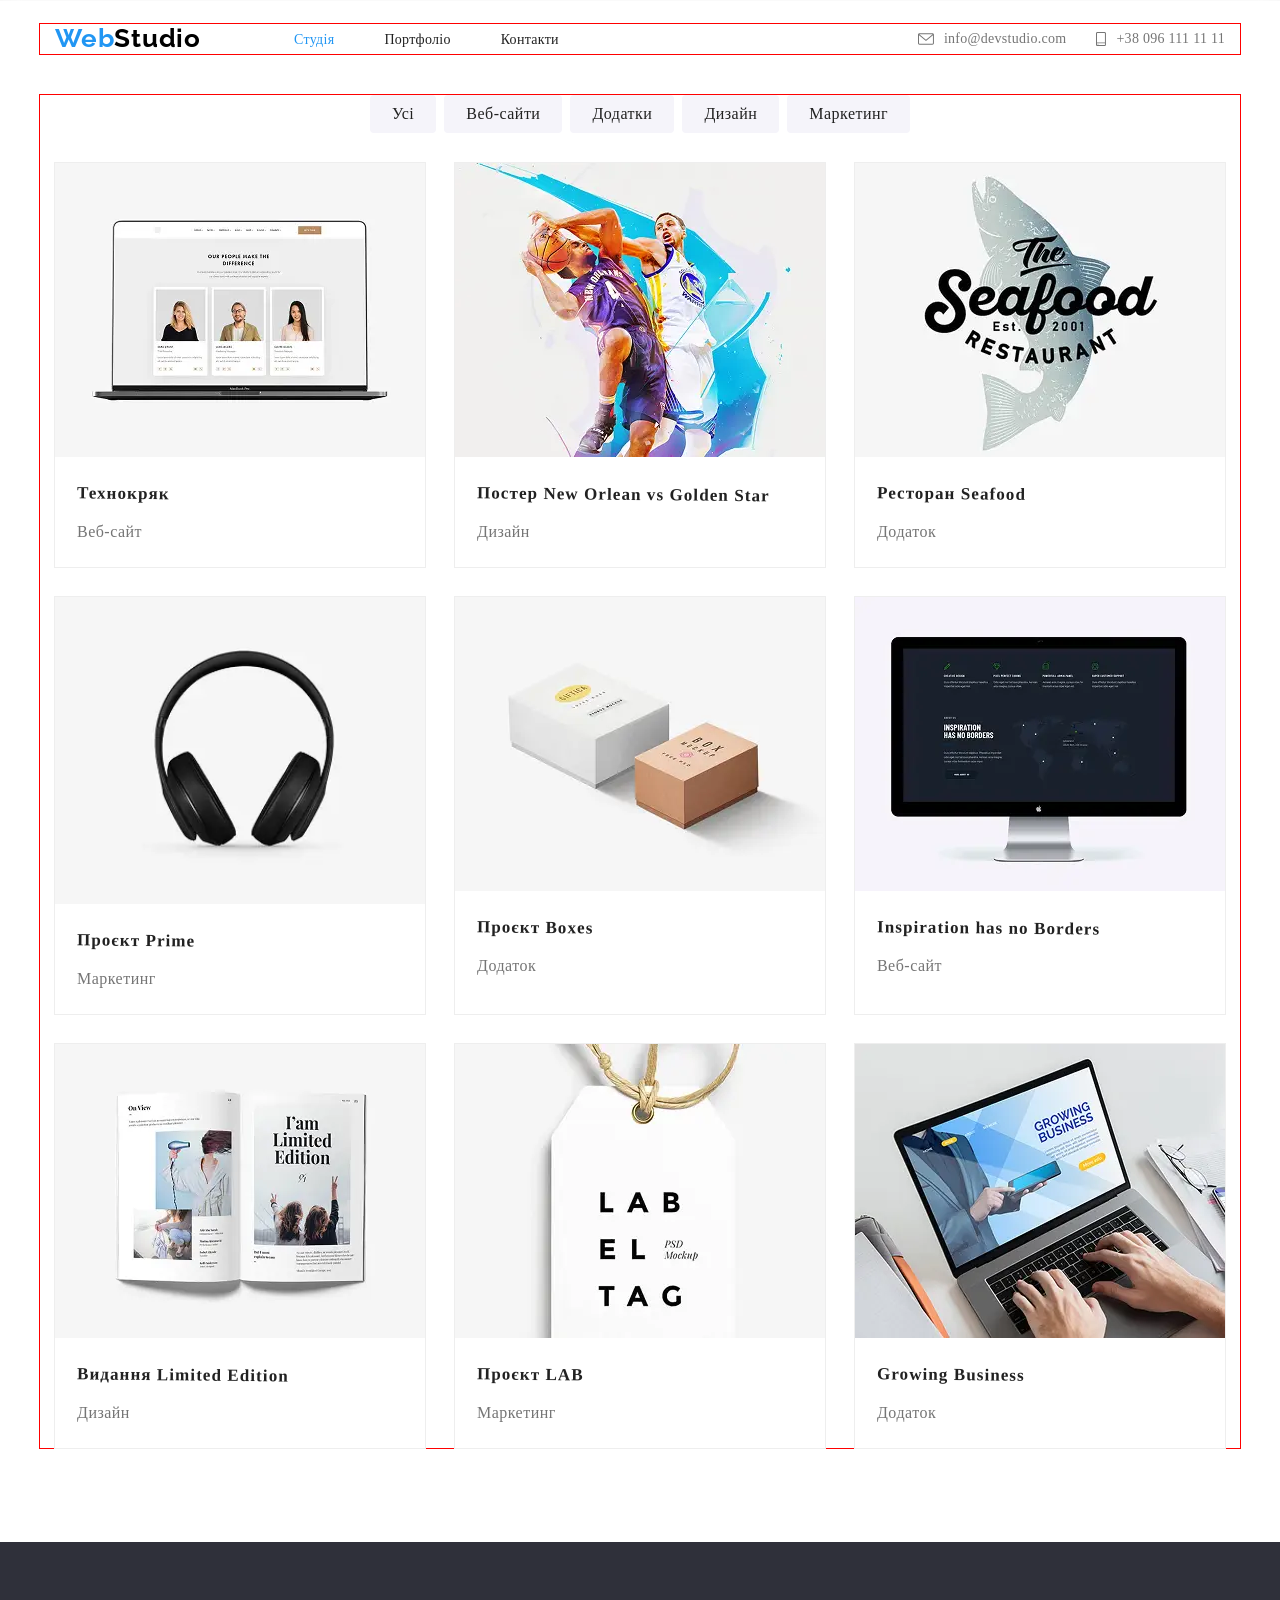
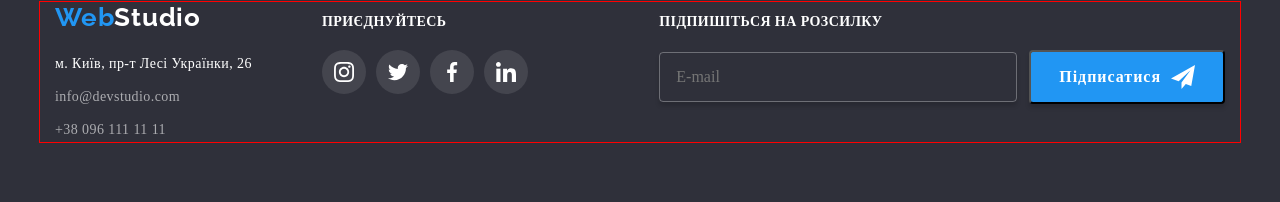
==== commit c6e5493a: "wqgw4eghew" ====
--- a/pages/portfolio.html
+++ b/pages/portfolio.html
@@ -69,9 +69,9 @@
             <li class="cart__elem">
                 <div class="cart__box">
                   <picture>
-                    <source src="../imges/dekstop/">
-                    <source src="">
-                    <source src="">
+                    <source srcset="../imges/dekstop/imglaptop-destop@1x.webp 1x, ../imges/dekstop/imglaptop-destop@2x.webp 2x," media="(min-width:1200px)">
+                    <source srcset="../imges/tablet/imglaptop-tablet@1x.webp 1x, ../imges/tablet/imglaptop-tablet@2x.webp 2x," media="(min-width:768px)">
+                    <source srcset="../imges/mobile/imglaptop-mobile@1x.webp 1x, ../imges/mobile/imglaptop-mobile@2x.webp 2x" media="(max-width:767px)">
                   <img class="cart__pic" src="../imges/texno.webp" alt="texno">
                   </picture>
                 <p class="cart__write">Ресурс пропонує комплексні пропозиції з різним рівнем функціоналу та сервісів. Все це дозволить відвідувачу отримати вичерпні відомості про компанію чи приватну особу.</p>
@@ -98,7 +98,12 @@
             </li>
             <li class="cart__elem">
                 <div class="cart__box">
+                  <picture>
+                    <source srcset="../imges/dekstop/imgfish-destop@1x.webp 1x, ../imges/dekstop/imgfish-destop@2x.webp 2x" media="(min-width:1200px)">
+                    <source srcset="../imges/tablet/imglaptop-tablet@1x.webp 1x, ../imges/tablet/imglaptop-tablet@2x.webp 2x" media="(min-width:768px)">
+                    <source srcset="../imges/dekstop/imgfish-destop@1x.webp 1x, ../imges/dekstop/imgfish-destop@2x.webp 2x" media="(max-width:767px)">
                 <img class="cart__pic" src="../imges/seafood.webp" alt="food">
+                </picture>
                 <p class="cart__write">Ресурс пропонує комплексні пропозиції з різним рівнем функціоналу та сервісів. Все це дозволить відвідувачу отримати вичерпні відомості про компанію чи приватну особу.</p>
                 </div>
                 <div class="cart__wrap">
@@ -108,7 +113,12 @@
             </li>
             <li class="cart__elem">
                 <div class="cart__box">
+                  <picture>
+                    <source srcset="../imges/dekstop/imgheadphone-destope@1x.webp 1x, ../imges/dekstop/imgheadphone-destope@2x.webp 2x," media="(min_width:1200px)">
+                    <source srcset="../imges/tablet/imgheadphone-tablet@1x.webp 1x, ../imges/tablet/imgheadphone-tablet@2x.webp 2x" media="(min-width:768px)">
+                    <source srcset="../imges/mobile/imgheadphone-mobile@1x.webp 1x, ../imges/mobile/imgheadphone-mobile@2x.webp 2x" media="(max-width:767px)">
                 <img class="cart__pic" src="../imges/prime.webp" alt="prime">
+                </picture>
                 <p class="cart__write">Ресурс пропонує комплексні пропозиції з різним рівнем функціоналу та сервісів. Все це дозволить відвідувачу отримати вичерпні відомості про компанію чи приватну особу.</p>
                 </div>
                 <div class="cart__wrap">
@@ -118,7 +128,12 @@
             </li>
             <li class="cart__elem">
                 <div class="cart__box">
+                  <picture>
+                    <source srcset="../imges/dekstop/imgbox-destop@1x.webp 1x, ../imges/dekstop/imgbox-destop@2x.webp 2x," media="(min-width:1200px)">
+                    <source srcset="../imges/tablet/imgbox-tablet@1x.webp 1x, ../imges/tablet/imgbox-tablet@2x.webp 2x" media="(min-width:768px)">
+                    <source srcset="../imges/mobile/imgbox-mobile@1x.webp 1x, ../imges/mobile/imgbox-mobile@2x.webp 2x" media="(max-width:767px)">
                 <img class="cart__pic" src="../imges/boxes.webp" alt="boxes">
+                </picture>
                 <p class="cart__write">Ресурс пропонує комплексні пропозиції з різним рівнем функціоналу та сервісів. Все це дозволить відвідувачу отримати вичерпні відомості про компанію чи приватну особу.</p>
                 </div>
                 <div class="cart__wrap">
@@ -128,7 +143,12 @@
             </li>
             <li class="cart__elem">
                 <div class="cart__box">
+                  <picture>
+                    <source srcset="../imges/dekstop/imgdestope-destope@1x.webp 1x, ../imges/dekstop/imgdestope-destope@2x.webp 2x" media="(min-width:1200px)">
+                    <source srcset="../imges/tablet/imgdestope-tablet@1x.webp 1x, ../imges/tablet/imgdestope-tablet@2x.webp 2x" media="(min-width:768px)">
+                    <source srcset="../imges/mobile/imgdestope-mobile!@1x.webp 1x, ../imges/mobile/imgdestope-mobile!@2x.webp 2x" media="(max-width:767px)">
                 <img class="cart__pic" src="../imges/borded.webp" alt="borded">
+                </picture>
                 <p class="cart__write">Ресурс пропонує комплексні пропозиції з різним рівнем функціоналу та сервісів. Все це дозволить відвідувачу отримати вичерпні відомості про компанію чи приватну особу.</p>
                 </div>
                 <div class="cart__wrap">
@@ -138,7 +158,12 @@
             </li>
             <li class="cart__elem">
               <div class="cart__box">
+                <picture>
+                  <source src="../imges/dekstop/imgbook-destop@1x.webp 1x, ../imges/dekstop/imgbook-destop@2x.webp 2x" media="(min-width:1200px)">
+                  <source src="../imges/tablet/imgbook-tablet@1x.webp 1x, ../imges/tablet/imgbook-tablet@2x.webp 2x" media="(min-width:768px)">
+                  <source src="../imges/mobile/imgbook-mobile@1x.webp 1x, ../imges/mobile/imgbook-mobile@2x.webp 2x" media="(max-width:767px)">
                 <img src="../imges/limited.webp" alt="limited">
+                </picture>
                 <p class="cart__write">Ресурс пропонує комплексні пропозиції з різним рівнем функціоналу та сервісів. Все це дозволить відвідувачу отримати вичерпні відомості про компанію чи приватну особу.</p>
                 </div>
                 <div class="cart__wrap">
@@ -148,7 +173,12 @@
             </li>
             <li class="cart__elem">
               <div class="cart__box">
+                <picture>
+                  <source src="">
+                  <source src="">
+                  <source src="">
                 <img class="cart__pic" src="../imges/lab.webp" alt="lab">
+                </picture>
                 <p class="cart__write">Ресурс пропонує комплексні пропозиції з різним рівнем функціоналу та сервісів. Все це дозволить відвідувачу отримати вичерпні відомості про компанію чи приватну особу.</p>
                 </div>
                 <div class="cart__wrap">
